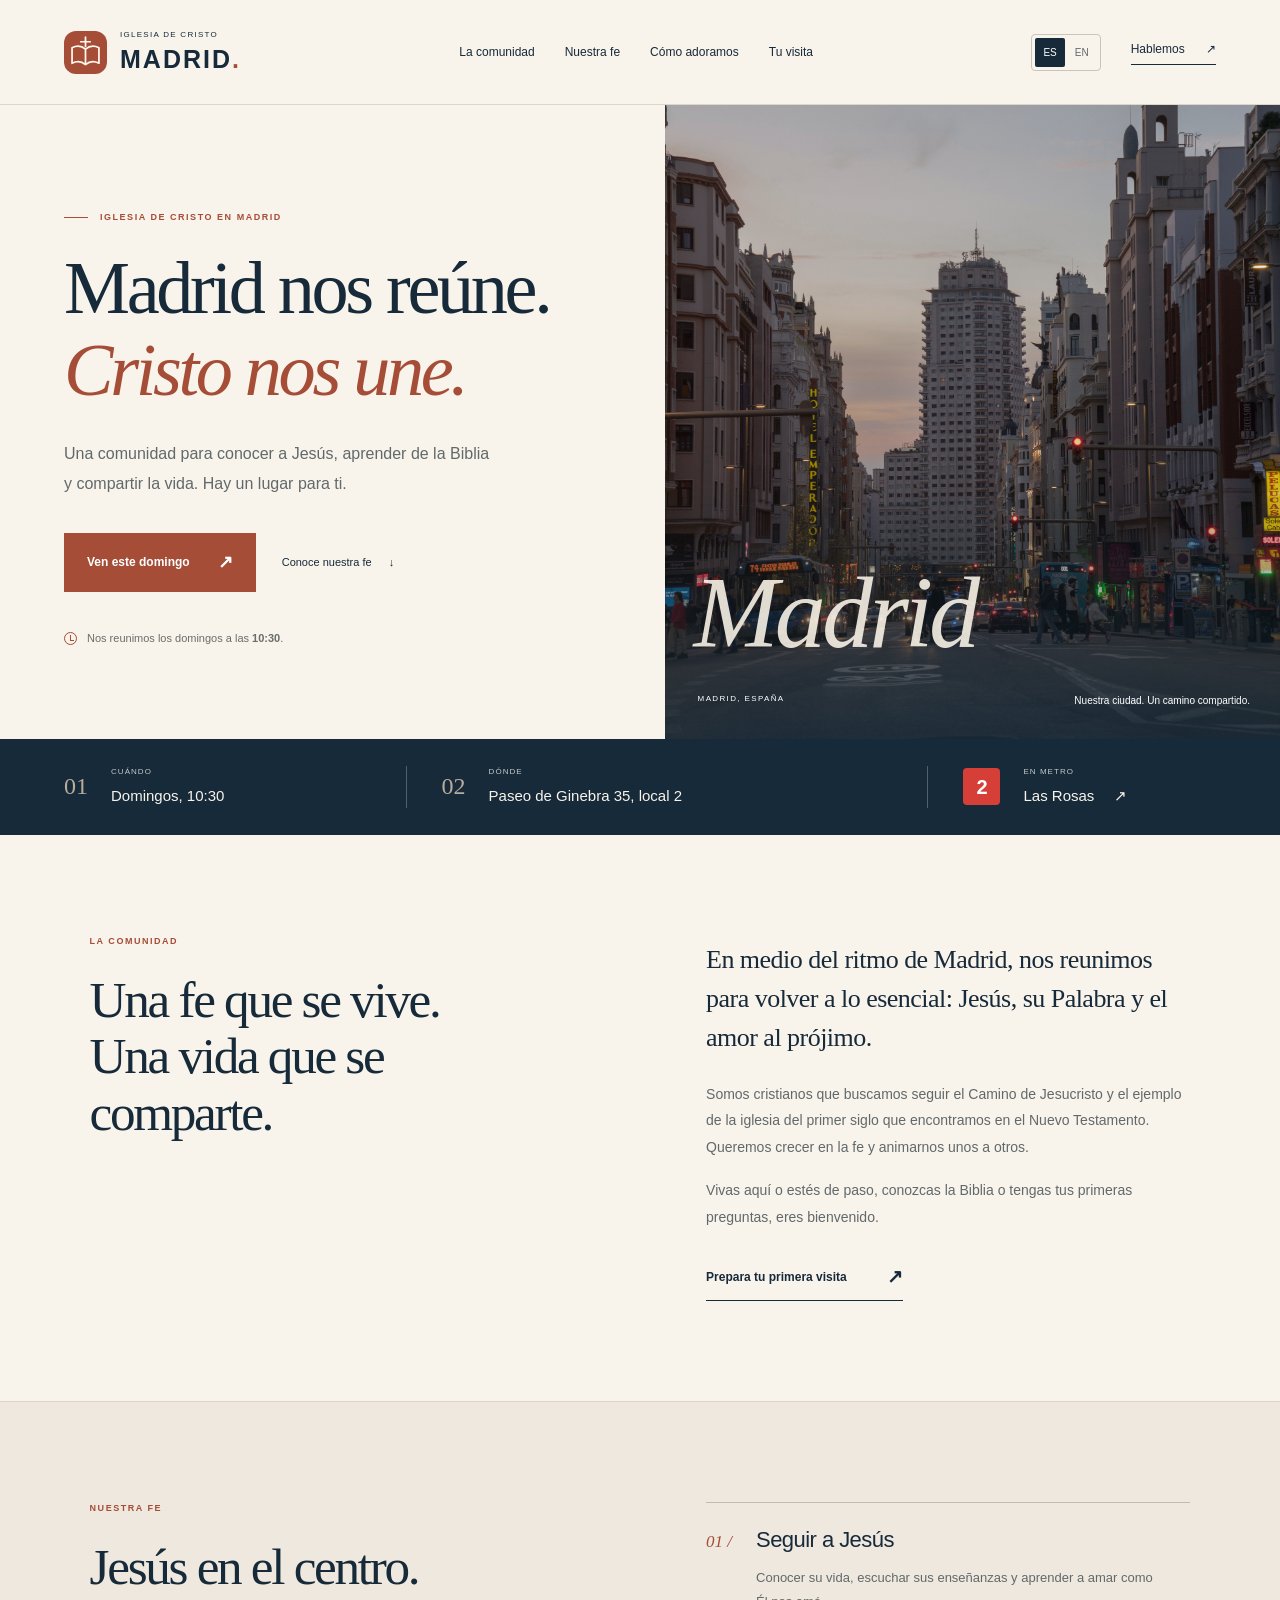
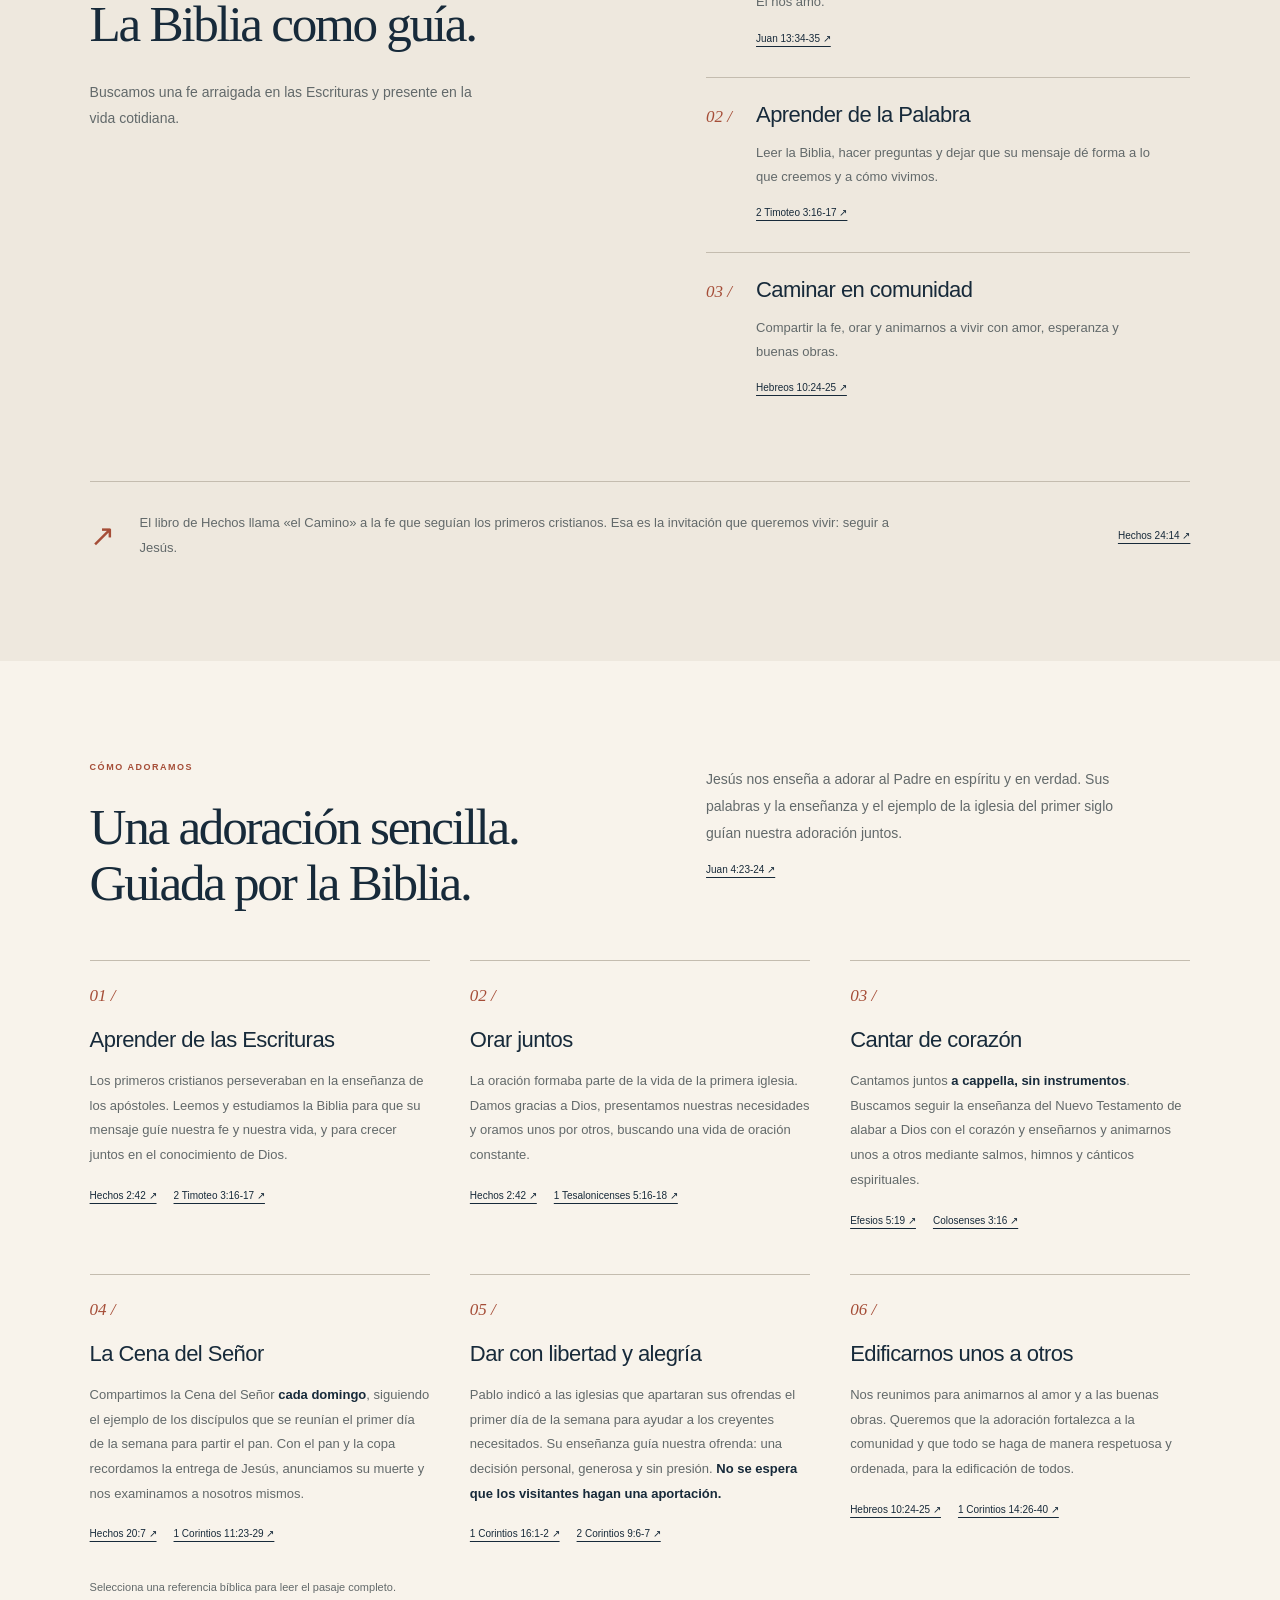
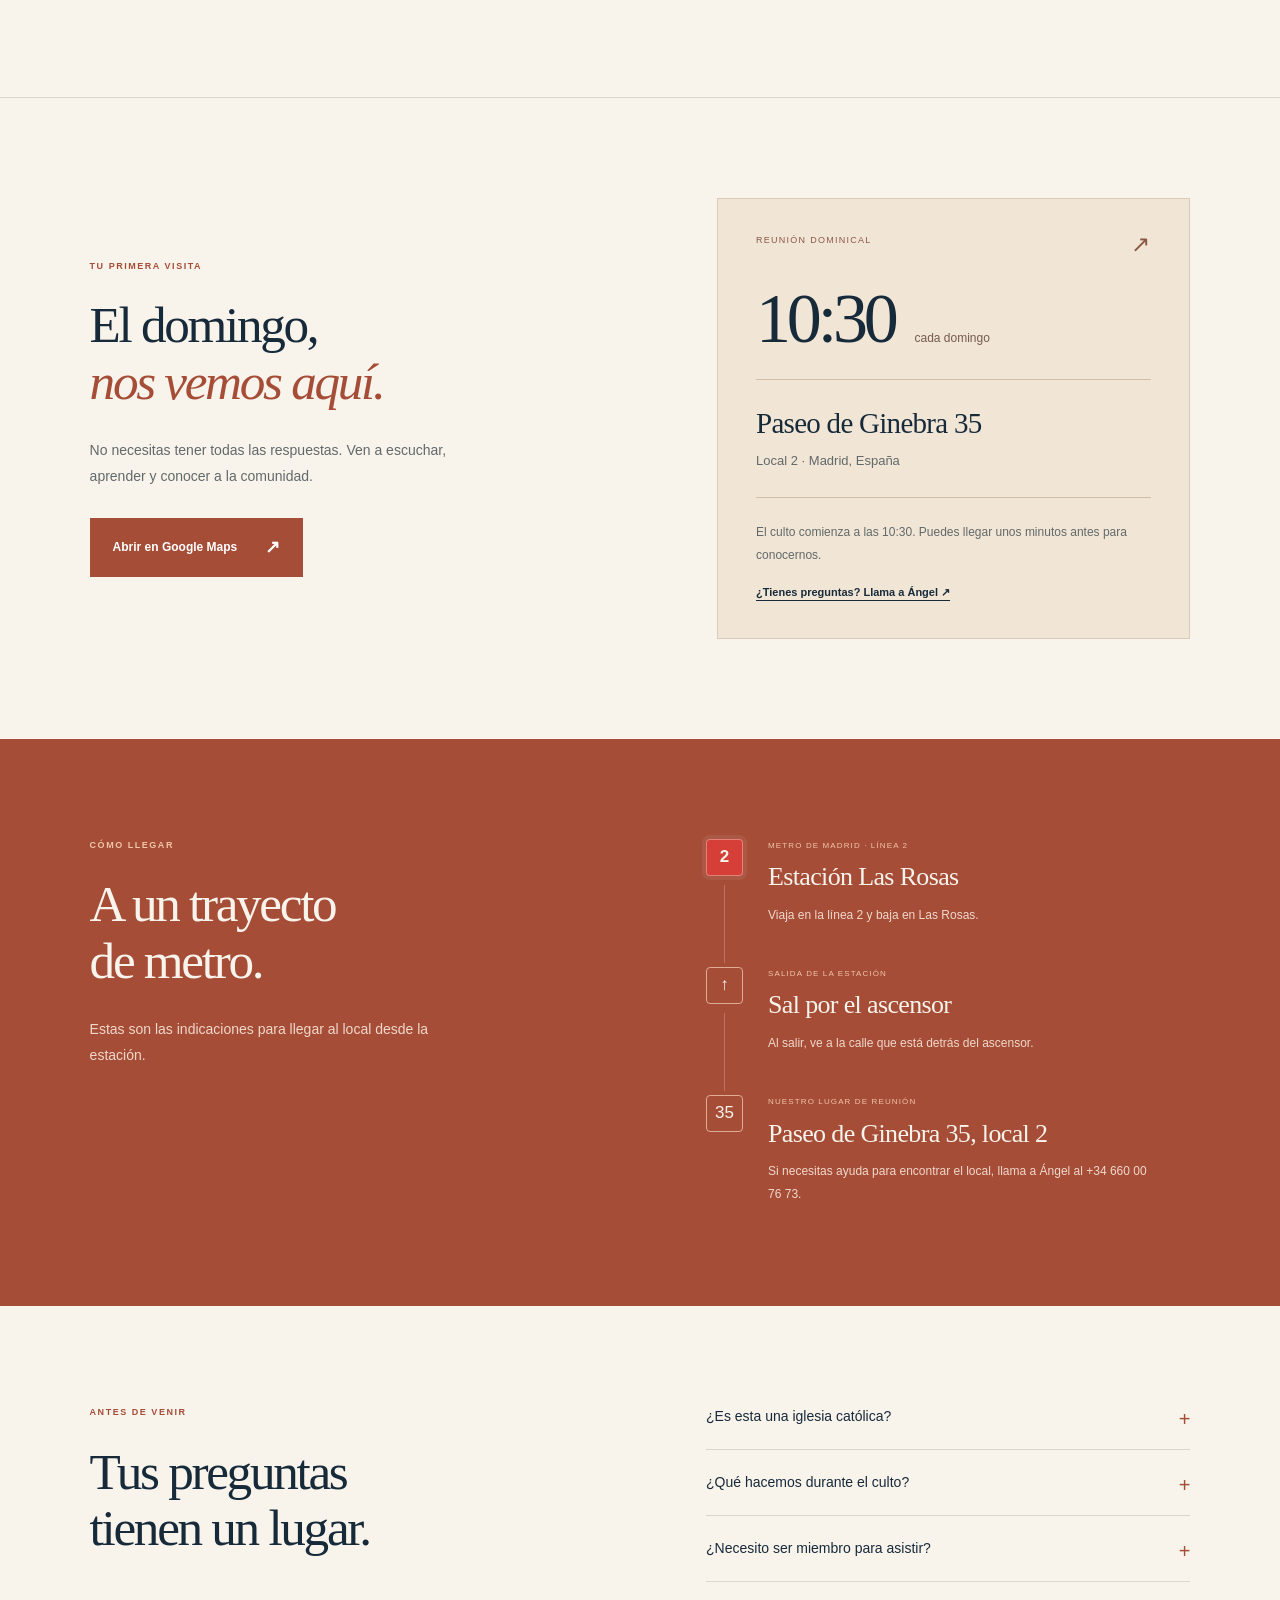
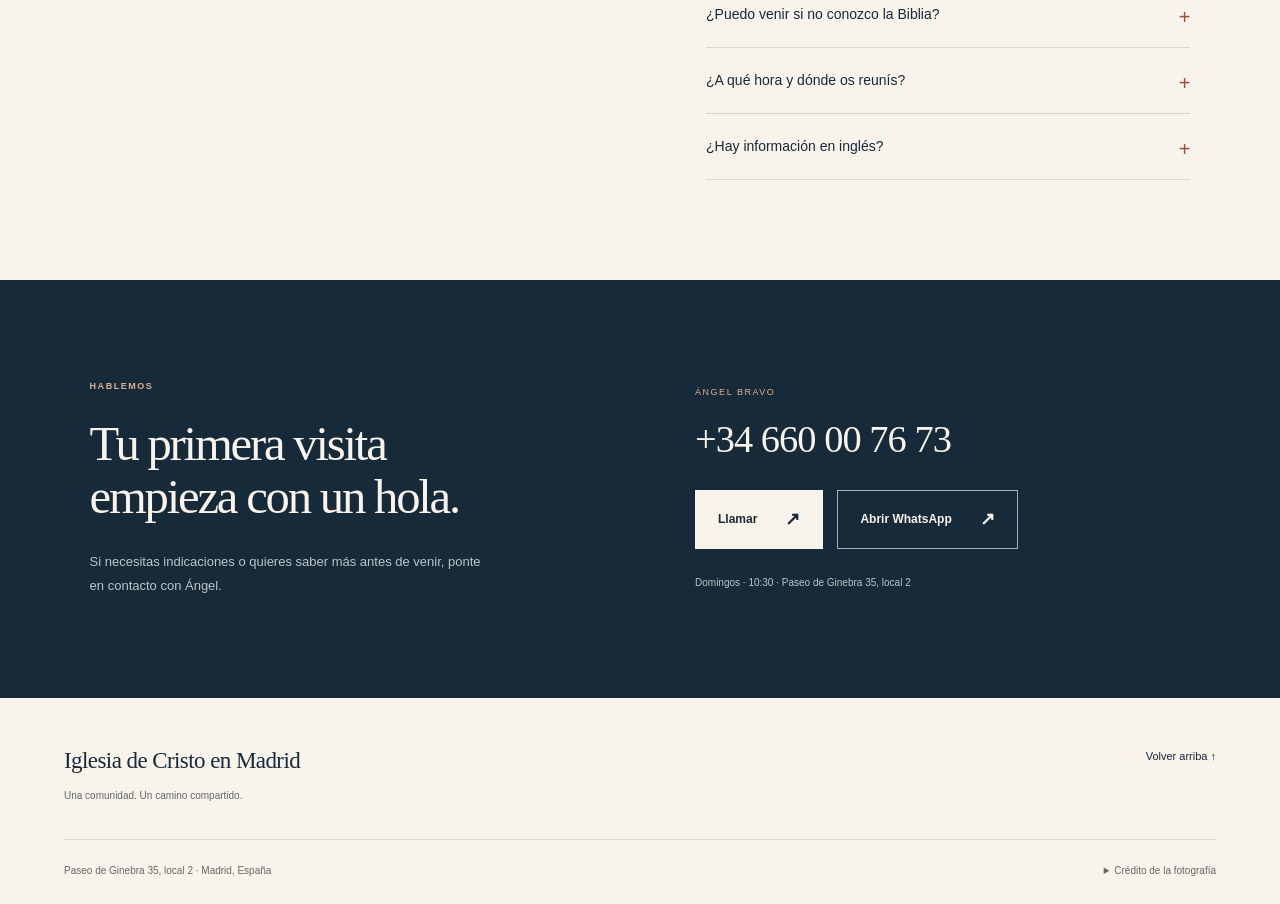
==== index.html @ dce87a1b "Publish bilingual Madrid church website" ====
<!doctype html>
<html lang="es">
<head>
  <meta charset="utf-8"><meta name="viewport" content="width=device-width, initial-scale=1">
  <title>Iglesia de Cristo en Madrid · Domingos a las 10:30</title>
  <meta name="description" content="Conoce la Iglesia de Cristo en Madrid. Nos reunimos los domingos a las 10:30 en Paseo de Ginebra 35, local 2. Metro Las Rosas, línea 2. Eres bienvenido.">
  <meta name="theme-color" content="#172a3a">
  <link rel="icon" href="assets/mark.svg" type="image/svg+xml">
  <link rel="stylesheet" href="styles.css?v=3"><script src="app.js?v=3" defer></script>
</head>
<body>
<a class="skip" href="#main" data-i18n="skip">Saltar al contenido</a>
<header class="site-header">
  <a class="brand" href="#inicio" aria-label="Iglesia de Cristo en Madrid"><img src="assets/mark.svg" width="43" height="43" alt=""><span><span class="brand-small" data-i18n="brandSmall">IGLESIA DE CRISTO</span><strong>MADRID<span class="brand-period">.</span></strong></span></a>
  <nav id="navigation" aria-label="Navegación principal"><a href="#comunidad" data-i18n="navCommunity">La comunidad</a><a href="#fe" data-i18n="navFaith">Nuestra fe</a><a href="#adoracion" data-i18n="navWorship">Cómo adoramos</a><a href="#visita" data-i18n="navVisit">Tu visita</a></nav>
  <div class="header-tools"><div class="language-switch" aria-label="Idioma / Language"><button type="button" data-lang="es" aria-pressed="true">ES</button><button type="button" data-lang="en" aria-pressed="false">EN</button></div><a class="header-contact" href="#contacto" data-i18n="navContact">Hablemos <span aria-hidden="true">↗</span></a><button class="menu-toggle" type="button" aria-expanded="false" aria-controls="navigation" aria-label="Abrir menú"><span></span><span></span></button></div>
</header>
<main id="main">
  <section class="hero" id="inicio" aria-labelledby="hero-title">
    <div class="hero-copy"><p class="eyebrow"><span class="short-line"></span><span data-i18n="heroLabel">IGLESIA DE CRISTO EN MADRID</span></p><h1 id="hero-title" data-i18n="heroTitle">Madrid nos reúne.<br><em>Cristo nos une.</em></h1><p class="hero-description" data-i18n="heroDescription">Una comunidad para conocer a Jesús, aprender de la Biblia y compartir la vida. Hay un lugar para ti.</p><div class="hero-actions"><a class="button primary" href="#visita" data-i18n="heroCta">Ven este domingo <span aria-hidden="true">↗</span></a><a class="quiet-link" href="#fe" data-i18n="heroMore">Conoce nuestra fe <span aria-hidden="true">↓</span></a></div><div class="hero-note"><span class="clock-icon" aria-hidden="true"></span><p data-i18n="heroNote">Nos reunimos los domingos a las <strong>10:30</strong>.</p></div></div>
    <figure class="hero-photo"><img src="assets/madrid-gran-via.jpg" alt="La Gran Vía de Madrid al atardecer" width="3536" height="5302" fetchpriority="high"><figcaption><span>MADRID, ESPAÑA</span><span data-i18n="photoCaption">Nuestra ciudad. Un camino compartido.</span></figcaption><span class="photo-word" aria-hidden="true">Madrid</span></figure>
  </section>
  <section class="meeting-strip" aria-label="Información de la reunión"><div><span class="strip-number">01</span><p><span class="strip-label" data-i18n="stripWhen">CUÁNDO</span><strong data-i18n="stripTime">Domingos, 10:30</strong></p></div><div><span class="strip-number">02</span><p><span class="strip-label" data-i18n="stripWhere">DÓNDE</span><strong>Paseo de Ginebra 35, local 2</strong></p></div><a href="#llegar"><span class="metro-number">2</span><p><span class="strip-label" data-i18n="stripMetro">EN METRO</span><strong>Las Rosas <span aria-hidden="true">↗</span></strong></p></a></section>
  <section class="welcome section" id="comunidad" aria-labelledby="welcome-title"><div class="section-heading"><p class="eyebrow" data-i18n="welcomeLabel">LA COMUNIDAD</p><h2 id="welcome-title" data-i18n="welcomeTitle">Una fe que se vive.<br>Una vida que se comparte.</h2></div><div class="welcome-copy"><p class="lead" data-i18n="welcomeLead">En medio del ritmo de Madrid, nos reunimos para volver a lo esencial: Jesús, su Palabra y el amor al prójimo.</p><p data-i18n="welcomeCopy">Somos cristianos que buscamos seguir el Camino de Jesucristo y el ejemplo de la iglesia del primer siglo que encontramos en el Nuevo Testamento. Queremos crecer en la fe y animarnos unos a otros.</p><p data-i18n="welcomeInvitation">Vivas aquí o estés de paso, conozcas la Biblia o tengas tus primeras preguntas, eres bienvenido.</p><a class="text-link" href="#visita" data-i18n="welcomeCta">Prepara tu primera visita <span aria-hidden="true">↗</span></a></div></section>
  <section class="faith section" id="fe" aria-labelledby="faith-title"><div class="faith-heading"><p class="eyebrow" data-i18n="faithLabel">NUESTRA FE</p><h2 id="faith-title" data-i18n="faithTitle">Jesús en el centro.<br>La Biblia como guía.</h2><p data-i18n="faithIntro">Buscamos una fe arraigada en las Escrituras y presente en la vida cotidiana.</p></div><div class="faith-list"><article><span>01 /</span><div><h3 data-i18n="faith1Title">Seguir a Jesús</h3><p data-i18n="faith1Copy">Conocer su vida, escuchar sus enseñanzas y aprender a amar como Él nos amó.</p><a class="verse-link" href="https://www.biblegateway.com/passage/?search=Juan+13%3A34-35&amp;version=RVR1960" data-verse-es="Juan+13%3A34-35" data-verse-en="John+13%3A34-35" target="_blank" rel="noopener noreferrer" data-i18n="faith1Verse">Juan 13:34-35 ↗</a></div></article><article><span>02 /</span><div><h3 data-i18n="faith2Title">Aprender de la Palabra</h3><p data-i18n="faith2Copy">Leer la Biblia, hacer preguntas y dejar que su mensaje dé forma a lo que creemos y a cómo vivimos.</p><a class="verse-link" href="https://www.biblegateway.com/passage/?search=2+Timoteo+3%3A16-17&amp;version=RVR1960" data-verse-es="2+Timoteo+3%3A16-17" data-verse-en="2+Timothy+3%3A16-17" target="_blank" rel="noopener noreferrer" data-i18n="faith2Verse">2 Timoteo 3:16-17 ↗</a></div></article><article><span>03 /</span><div><h3 data-i18n="faith3Title">Caminar en comunidad</h3><p data-i18n="faith3Copy">Compartir la fe, orar y animarnos a vivir con amor, esperanza y buenas obras.</p><a class="verse-link" href="https://www.biblegateway.com/passage/?search=Hebreos+10%3A24-25&amp;version=RVR1960" data-verse-es="Hebreos+10%3A24-25" data-verse-en="Hebrews+10%3A24-25" target="_blank" rel="noopener noreferrer" data-i18n="faith3Verse">Hebreos 10:24-25 ↗</a></div></article></div><div class="way-note"><span class="way-mark" aria-hidden="true">↗</span><p data-i18n="wayCopy">El libro de Hechos llama «el Camino» a la fe que seguían los primeros cristianos. Esa es la invitación que queremos vivir: seguir a Jesús.</p><a class="verse-link" href="https://www.biblegateway.com/passage/?search=Hechos+24%3A14&amp;version=RVR1960" data-verse-es="Hechos+24%3A14" data-verse-en="Acts+24%3A14" target="_blank" rel="noopener noreferrer" data-i18n="wayVerse">Hechos 24:14 ↗</a></div></section>
  <section class="worship section" id="adoracion" aria-labelledby="worship-title">
    <div class="worship-heading"><div><p class="eyebrow" data-i18n="worshipLabel">CÓMO ADORAMOS</p><h2 id="worship-title" data-i18n="worshipTitle">Una adoración sencilla.<br>Guiada por la Biblia.</h2></div><div><p data-i18n="worshipIntro">Jesús nos enseña a adorar al Padre en espíritu y en verdad. Sus palabras y la enseñanza y el ejemplo de la iglesia del primer siglo guían nuestra adoración juntos.</p><a class="verse-link" href="https://www.biblegateway.com/passage/?search=Juan+4%3A23-24&amp;version=RVR1960" data-verse-es="Juan+4%3A23-24" data-verse-en="John+4%3A23-24" target="_blank" rel="noopener noreferrer" data-i18n="worshipIntroVerse">Juan 4:23-24 ↗</a></div></div>
    <div class="worship-grid">
      <article><span class="worship-number">01 /</span><h3 data-i18n="worshipTeachingTitle">Aprender de las Escrituras</h3><p data-i18n="worshipTeachingCopy">Los primeros cristianos perseveraban en la enseñanza de los apóstoles. Leemos y estudiamos la Biblia para que su mensaje guíe nuestra fe y nuestra vida, y para crecer juntos en el conocimiento de Dios.</p><div class="worship-references"><a class="verse-link" href="https://www.biblegateway.com/passage/?search=Hechos+2%3A42&amp;version=RVR1960" data-verse-es="Hechos+2%3A42" data-verse-en="Acts+2%3A42" target="_blank" rel="noopener noreferrer" data-i18n="worshipTeachingVerse1">Hechos 2:42 ↗</a><a class="verse-link" href="https://www.biblegateway.com/passage/?search=2+Timoteo+3%3A16-17&amp;version=RVR1960" data-verse-es="2+Timoteo+3%3A16-17" data-verse-en="2+Timothy+3%3A16-17" target="_blank" rel="noopener noreferrer" data-i18n="worshipTeachingVerse2">2 Timoteo 3:16-17 ↗</a></div></article>
      <article><span class="worship-number">02 /</span><h3 data-i18n="worshipPrayerTitle">Orar juntos</h3><p data-i18n="worshipPrayerCopy">La oración formaba parte de la vida de la primera iglesia. Damos gracias a Dios, presentamos nuestras necesidades y oramos unos por otros, buscando una vida de oración constante.</p><div class="worship-references"><a class="verse-link" href="https://www.biblegateway.com/passage/?search=Hechos+2%3A42&amp;version=RVR1960" data-verse-es="Hechos+2%3A42" data-verse-en="Acts+2%3A42" target="_blank" rel="noopener noreferrer" data-i18n="worshipPrayerVerse1">Hechos 2:42 ↗</a><a class="verse-link" href="https://www.biblegateway.com/passage/?search=1+Tesalonicenses+5%3A16-18&amp;version=RVR1960" data-verse-es="1+Tesalonicenses+5%3A16-18" data-verse-en="1+Thessalonians+5%3A16-18" target="_blank" rel="noopener noreferrer" data-i18n="worshipPrayerVerse2">1 Tesalonicenses 5:16-18 ↗</a></div></article>
      <article><span class="worship-number">03 /</span><h3 data-i18n="worshipSingingTitle">Cantar de corazón</h3><p data-i18n="worshipSingingCopy">Cantamos juntos <strong>a cappella, sin instrumentos</strong>. Buscamos seguir la enseñanza del Nuevo Testamento de alabar a Dios con el corazón y enseñarnos y animarnos unos a otros mediante salmos, himnos y cánticos espirituales.</p><div class="worship-references"><a class="verse-link" href="https://www.biblegateway.com/passage/?search=Efesios+5%3A19&amp;version=RVR1960" data-verse-es="Efesios+5%3A19" data-verse-en="Ephesians+5%3A19" target="_blank" rel="noopener noreferrer" data-i18n="worshipSingingVerse1">Efesios 5:19 ↗</a><a class="verse-link" href="https://www.biblegateway.com/passage/?search=Colosenses+3%3A16&amp;version=RVR1960" data-verse-es="Colosenses+3%3A16" data-verse-en="Colossians+3%3A16" target="_blank" rel="noopener noreferrer" data-i18n="worshipSingingVerse2">Colosenses 3:16 ↗</a></div></article>
      <article><span class="worship-number">04 /</span><h3 data-i18n="worshipSupperTitle">La Cena del Señor</h3><p data-i18n="worshipSupperCopy">Compartimos la Cena del Señor <strong>cada domingo</strong>, siguiendo el ejemplo de los discípulos que se reunían el primer día de la semana para partir el pan. Con el pan y la copa recordamos la entrega de Jesús, anunciamos su muerte y nos examinamos a nosotros mismos.</p><div class="worship-references"><a class="verse-link" href="https://www.biblegateway.com/passage/?search=Hechos+20%3A7&amp;version=RVR1960" data-verse-es="Hechos+20%3A7" data-verse-en="Acts+20%3A7" target="_blank" rel="noopener noreferrer" data-i18n="worshipSupperVerse1">Hechos 20:7 ↗</a><a class="verse-link" href="https://www.biblegateway.com/passage/?search=1+Corintios+11%3A23-29&amp;version=RVR1960" data-verse-es="1+Corintios+11%3A23-29" data-verse-en="1+Corinthians+11%3A23-29" target="_blank" rel="noopener noreferrer" data-i18n="worshipSupperVerse2">1 Corintios 11:23-29 ↗</a></div></article>
      <article><span class="worship-number">05 /</span><h3 data-i18n="worshipGivingTitle">Dar con libertad y alegría</h3><p data-i18n="worshipGivingCopy">Pablo indicó a las iglesias que apartaran sus ofrendas el primer día de la semana para ayudar a los creyentes necesitados. Su enseñanza guía nuestra ofrenda: una decisión personal, generosa y sin presión. <strong>No se espera que los visitantes hagan una aportación.</strong></p><div class="worship-references"><a class="verse-link" href="https://www.biblegateway.com/passage/?search=1+Corintios+16%3A1-2&amp;version=RVR1960" data-verse-es="1+Corintios+16%3A1-2" data-verse-en="1+Corinthians+16%3A1-2" target="_blank" rel="noopener noreferrer" data-i18n="worshipGivingVerse1">1 Corintios 16:1-2 ↗</a><a class="verse-link" href="https://www.biblegateway.com/passage/?search=2+Corintios+9%3A6-7&amp;version=RVR1960" data-verse-es="2+Corintios+9%3A6-7" data-verse-en="2+Corinthians+9%3A6-7" target="_blank" rel="noopener noreferrer" data-i18n="worshipGivingVerse2">2 Corintios 9:6-7 ↗</a></div></article>
      <article><span class="worship-number">06 /</span><h3 data-i18n="worshipEncouragementTitle">Edificarnos unos a otros</h3><p data-i18n="worshipEncouragementCopy">Nos reunimos para animarnos al amor y a las buenas obras. Queremos que la adoración fortalezca a la comunidad y que todo se haga de manera respetuosa y ordenada, para la edificación de todos.</p><div class="worship-references"><a class="verse-link" href="https://www.biblegateway.com/passage/?search=Hebreos+10%3A24-25&amp;version=RVR1960" data-verse-es="Hebreos+10%3A24-25" data-verse-en="Hebrews+10%3A24-25" target="_blank" rel="noopener noreferrer" data-i18n="worshipEncouragementVerse1">Hebreos 10:24-25 ↗</a><a class="verse-link" href="https://www.biblegateway.com/passage/?search=1+Corintios+14%3A26-40&amp;version=RVR1960" data-verse-es="1+Corintios+14%3A26-40" data-verse-en="1+Corinthians+14%3A26-40" target="_blank" rel="noopener noreferrer" data-i18n="worshipEncouragementVerse2">1 Corintios 14:26-40 ↗</a></div></article>
    </div><p class="worship-read" data-i18n="worshipRead">Selecciona una referencia bíblica para leer el pasaje completo.</p>
  </section>
  <section class="visit section" id="visita" aria-labelledby="visit-title"><div class="visit-heading"><p class="eyebrow" data-i18n="visitLabel">TU PRIMERA VISITA</p><h2 id="visit-title" data-i18n="visitTitle">El domingo,<br><em>nos vemos aquí.</em></h2><p data-i18n="visitIntro">No necesitas tener todas las respuestas. Ven a escuchar, aprender y conocer a la comunidad.</p><a class="button primary" href="https://www.google.com/maps/search/?api=1&amp;query=Paseo+de+Ginebra+35%2C+local+2%2C+Madrid%2C+Spain" target="_blank" rel="noopener noreferrer" data-i18n="visitMaps">Abrir en Google Maps <span aria-hidden="true">↗</span></a></div><div class="visit-card"><div class="card-topline"><span data-i18n="visitCardLabel">REUNIÓN DOMINICAL</span><span aria-hidden="true">↗</span></div><div class="meeting-time"><span>10:30</span><span data-i18n="visitSunday">cada domingo</span></div><div class="visit-location"><h3>Paseo de Ginebra 35</h3><p data-i18n="visitAddress">Local 2 · Madrid, España</p></div><div class="visit-card-footer"><p data-i18n="visitEarly">El culto comienza a las 10:30. Puedes llegar unos minutos antes para conocernos.</p><a href="tel:+34660007673" data-i18n="visitCall">¿Tienes preguntas? Llama a Ángel ↗</a></div></div></section>
  <section class="directions section" id="llegar" aria-labelledby="directions-title"><div class="directions-heading"><p class="eyebrow" data-i18n="directionsLabel">CÓMO LLEGAR</p><h2 id="directions-title" data-i18n="directionsTitle">A un trayecto<br>de metro.</h2><p data-i18n="directionsIntro">Estas son las indicaciones para llegar al local desde la estación.</p></div><ol class="route"><li><span class="route-marker metro-number">2</span><div><p class="route-step" data-i18n="route1Label">METRO DE MADRID · LÍNEA 2</p><h3 data-i18n="route1Title">Estación Las Rosas</h3><p data-i18n="route1Copy">Viaja en la línea 2 y baja en Las Rosas.</p></div></li><li><span class="route-marker" aria-hidden="true">↑</span><div><p class="route-step" data-i18n="route2Label">SALIDA DE LA ESTACIÓN</p><h3 data-i18n="route2Title">Sal por el ascensor</h3><p data-i18n="route2Copy">Al salir, ve a la calle que está detrás del ascensor.</p></div></li><li><span class="route-marker" aria-hidden="true">35</span><div><p class="route-step" data-i18n="route3Label">NUESTRO LUGAR DE REUNIÓN</p><h3>Paseo de Ginebra 35, local 2</h3><p data-i18n="route3Copy">Si necesitas ayuda para encontrar el local, llama a Ángel al +34 660 00 76 73.</p></div></li></ol></section>
  <section class="questions section" aria-labelledby="questions-title"><div><p class="eyebrow" data-i18n="questionsLabel">ANTES DE VENIR</p><h2 id="questions-title" data-i18n="questionsTitle">Tus preguntas<br>tienen un lugar.</h2></div><div class="faq-list"><details><summary data-i18n="qCatholic">¿Es esta una iglesia católica?</summary><p data-i18n="aCatholic">No. Somos una Iglesia de Cristo: una comunidad de cristianos que busca seguir el Camino de Jesucristo y las enseñanzas y la práctica de la iglesia del primer siglo, tal como se recogen en el Nuevo Testamento. La Biblia es nuestra guía. Respetamos a nuestros vecinos de otras tradiciones.</p></details><details><summary data-i18n="qWorship">¿Qué hacemos durante el culto?</summary><p data-i18n="aWorship">Cantamos a cappella, oramos, aprendemos de las Escrituras, compartimos la Cena del Señor y damos voluntariamente. Consulta <a href="#adoracion">cómo adoramos y los pasajes que nos guían ↗</a>.</p></details><details><summary data-i18n="q1">¿Necesito ser miembro para asistir?</summary><p data-i18n="a1">No. Puedes venir a conocer a la comunidad y aprender con nosotros, aunque sea tu primera visita a una iglesia.</p></details><details><summary data-i18n="q2">¿Puedo venir si no conozco la Biblia?</summary><p data-i18n="a2">Sí. Ven con tus preguntas y con ganas de escuchar. No hace falta tener conocimientos previos.</p></details><details><summary data-i18n="q3">¿A qué hora y dónde os reunís?</summary><p data-i18n="a3">El culto comienza los domingos a las 10:30, hora de Madrid, en Paseo de Ginebra 35, local 2. La parada de metro es Las Rosas, línea 2.</p></details><details><summary data-i18n="q4">¿Hay información en inglés?</summary><p data-i18n="a4">Sí. Usa el selector ES / EN para leer esta web en inglés. Para consultar el idioma de las reuniones o la posibilidad de interpretación, ponte en contacto con Ángel.</p></details></div></section>
  <section class="contact section" id="contacto" aria-labelledby="contact-title"><div><p class="eyebrow" data-i18n="contactLabel">HABLEMOS</p><h2 id="contact-title" data-i18n="contactTitle">Tu primera visita<br>empieza con un hola.</h2><p data-i18n="contactCopy">Si necesitas indicaciones o quieres saber más antes de venir, ponte en contacto con Ángel.</p></div><div class="contact-actions"><span class="contact-name">ÁNGEL BRAVO</span><a class="phone" href="tel:+34660007673">+34 660 00 76 73</a><div class="contact-buttons"><a class="button light" href="tel:+34660007673" data-i18n="contactCall">Llamar <span aria-hidden="true">↗</span></a><a class="button outline" href="https://wa.me/34660007673" target="_blank" rel="noopener noreferrer" data-i18n="contactWhatsapp">Abrir WhatsApp <span aria-hidden="true">↗</span></a></div><p data-i18n="contactTime">Domingos · 10:30 · Paseo de Ginebra 35, local 2</p></div></section>
</main>
<footer><a class="footer-brand" href="#inicio" data-i18n="footerBrand">Iglesia de Cristo en Madrid<span>Una comunidad. Un camino compartido.</span></a><a class="footer-top" href="#inicio" data-i18n="footerTop">Volver arriba ↑</a><div class="footer-bottom"><p data-i18n="footerAddress">Paseo de Ginebra 35, local 2 · Madrid, España</p><details class="photo-credit"><summary data-i18n="photoCreditTitle">Crédito de la fotografía</summary><p><a href="https://commons.wikimedia.org/wiki/File:Gran_Via-atardecer.jpg" target="_blank" rel="noopener noreferrer">“Gran Via-atardecer” · Nemo</a> · <a href="https://creativecommons.org/licenses/by-sa/4.0/" target="_blank" rel="noopener noreferrer">CC BY-SA 4.0</a>. <span data-i18n="photoCreditCopy">Fotografía de la ciudad, no de nuestro local. Original sin cambios; presentación con recorte adaptable y superposición de color, compartida bajo la misma licencia.</span></p></details></div></footer>
</body></html>
---- styles.css ----
:root{--paper:#f8f3eb;--ink:#172a3a;--clay:#a54d37;--muted:#62696a;--line:#dcd6ca;--sand:#eae1d4;--serif:Georgia,'Times New Roman',serif;--sans:Arial,Helvetica,sans-serif}*{box-sizing:border-box}html{scroll-behavior:smooth;scroll-padding-top:28px}body{margin:0;background:var(--paper);color:var(--ink);font-family:var(--sans);font-size:16px;line-height:1.7}h1,h2,h3,p,figure{margin:0}h1,h2{font-family:var(--serif);font-weight:400;letter-spacing:-.045em;line-height:1.1}h1 em,h2 em{font-weight:400;color:var(--clay)}h2{font-size:clamp(36px,4vw,62px)}h3{font-size:22px;line-height:1.3;font-weight:500;letter-spacing:-.025em}p{color:var(--muted)}a{color:inherit;text-decoration:none}button{font:inherit}img{display:block;max-width:100%}a,button,summary{-webkit-tap-highlight-color:transparent}a:focus-visible,button:focus-visible,summary:focus-visible{outline:3px solid var(--clay);outline-offset:5px}.skip{position:absolute;top:-100px;left:15px;padding:14px;background:var(--paper);z-index:30}.skip:focus{top:10px}.site-header{height:104px;display:flex;align-items:center;justify-content:space-between;gap:30px;padding:0 5vw}.brand{display:flex;align-items:center;gap:13px}.brand>span{display:block;line-height:1.1}.brand-small{display:block;font-size:8px;letter-spacing:.16em;margin-bottom:6px}.brand strong{font-size:25px;font-weight:600;letter-spacing:.08em}.brand-period{color:var(--clay)}nav{display:flex;align-items:center;gap:30px;font-size:12px}nav a:hover,.quiet-link:hover,.verse-link:hover{text-decoration:underline;text-underline-offset:5px}.header-tools{display:flex;gap:30px;align-items:center}.language-switch{display:flex;border:1px solid #c8c5bc;border-radius:4px;padding:3px;gap:2px}.language-switch button{background:none;border:0;cursor:pointer;color:var(--muted);font-size:10px;padding:6px 8px;border-radius:2px}.language-switch button[aria-pressed=true]{background:var(--ink);color:white}.header-contact{font-size:12px;border-bottom:1px solid var(--ink);padding-bottom:5px}.header-contact span{margin-left:18px}.menu-toggle{display:none}.hero{display:grid;grid-template-columns:1.08fr 1fr;min-height:635px;border-top:1px solid var(--line)}.hero-copy{padding:86px 5vw 72px;align-self:center}.eyebrow{font-size:9px;letter-spacing:.17em;font-weight:600;color:var(--clay);line-height:1.5;margin-bottom:24px}.hero .eyebrow{display:flex;align-items:center;gap:12px}.short-line{height:1px;width:24px;background:var(--clay)}.hero h1{font-size:clamp(49px,5.8vw,91px);margin-bottom:28px}.hero h1 em{display:inline-block}.hero-description{max-width:430px;font-size:16px;line-height:1.85}.hero-actions{display:flex;align-items:center;gap:26px;margin-top:34px}.button{padding:16px 22px;display:inline-flex;justify-content:space-between;align-items:center;gap:28px;font-size:12px;font-weight:600;border:1px solid transparent;line-height:1.4;transition:background .18s,transform .18s}.button:hover{transform:translateY(-2px)}.button span{font-size:18px}.primary{background:var(--clay);color:white}.primary:hover{background:#873d2c}.quiet-link{font-size:11px;white-space:nowrap}.quiet-link span{margin-left:14px}.hero-note{display:flex;align-items:center;gap:10px;margin-top:37px;font-size:11px}.hero-note p{color:#6b6d69}.clock-icon{width:13px;height:13px;position:relative;border:1px solid var(--clay);border-radius:50%;flex-shrink:0}.clock-icon:after{content:'';position:absolute;top:2px;left:5px;width:3px;height:5px;border-left:1px solid var(--clay);border-bottom:1px solid var(--clay)}.hero-photo{position:relative;min-width:0;overflow:hidden;background:#785c50}.hero-photo:after{content:'';position:absolute;inset:0;background:linear-gradient(0deg,#142938bd,transparent 40%),linear-gradient(90deg,#79402f20,#172a3a10);pointer-events:none}.hero-photo img{width:100%;height:100%;position:absolute;inset:0;object-fit:cover;object-position:61% 70%}.hero-photo figcaption{position:absolute;left:33px;right:30px;bottom:30px;z-index:2;color:white;display:flex;justify-content:space-between;gap:20px;font-size:10px;line-height:1.6}.hero-photo figcaption>span:first-child{font-size:8px;letter-spacing:.17em}.photo-word{position:absolute;bottom:75px;left:29px;font-family:var(--serif);font-style:italic;font-size:clamp(65px,8vw,128px);line-height:1;color:#fff8ebde;z-index:1;letter-spacing:-.04em}.meeting-strip{background:var(--ink);color:var(--paper);display:grid;grid-template-columns:.85fr 1.35fr .8fr;padding:27px 5vw;gap:35px}.meeting-strip>div,.meeting-strip>a{display:flex;align-items:center;gap:23px;min-width:0}.meeting-strip>div+div,.meeting-strip>a{border-left:1px solid #53606a;padding-left:35px}.strip-number{font-family:var(--serif);font-size:24px;color:#b9ac9c}.meeting-strip p{color:var(--paper);line-height:1.4}.strip-label{display:block;font-size:8px;letter-spacing:.13em;margin-bottom:8px;color:#c4c9c8}.meeting-strip strong{font-size:15px;font-weight:400}.meeting-strip strong span{margin-left:15px}.metro-number{background:#d63f38;color:white;font-size:20px;font-weight:600;display:inline-flex;justify-content:center;align-items:center;height:37px;width:37px;flex-shrink:0;border-radius:4px}.section{padding:100px 7vw}.welcome{display:grid;grid-template-columns:1fr 1fr;gap:12%}.section-heading{max-width:520px}.welcome-copy{padding-top:5px}.lead{font-family:var(--serif);font-size:26px;line-height:1.5;letter-spacing:-.02em;color:var(--ink);margin-bottom:24px}.welcome-copy>p:not(.lead){font-size:14px;line-height:1.9;margin-bottom:17px}.text-link{display:inline-flex;align-items:center;justify-content:space-between;gap:40px;border-bottom:1px solid currentColor;font-size:12px;font-weight:600;padding-bottom:7px;margin-top:13px}.text-link span{font-size:19px}.faith{display:grid;grid-template-columns:1fr 1fr;gap:55px 12%;background:#eee8de;border-top:1px solid var(--line)}.faith-heading>p:last-child{font-size:14px;max-width:400px;margin-top:28px;line-height:1.85}.faith-list article{display:flex;gap:24px;border-top:1px solid #c4bcaf;padding:23px 0 27px}.faith-list article>span{font-family:var(--serif);font-style:italic;font-size:17px;color:var(--clay);white-space:nowrap;margin-top:2px}.faith-list h3{margin-bottom:12px}.faith-list p{font-size:13px;line-height:1.85;max-width:400px}.verse-link{font-size:10px;text-decoration:underline;text-underline-offset:4px;display:inline-block;margin-top:15px}.way-note{grid-column:1/-1;border-top:1px solid #c4bcaf;padding-top:28px;display:flex;align-items:center;gap:25px}.way-mark{font-size:30px;color:var(--clay)}.way-note>p{font-size:13px;line-height:1.9;max-width:780px}.way-note .verse-link{margin:0 0 0 auto;white-space:nowrap}.visit{display:grid;grid-template-columns:1fr 1fr;gap:14%;align-items:center}.visit-heading p:not(.eyebrow){max-width:380px;font-size:14px;margin:28px 0 28px;line-height:1.85}.visit-card{background:#f1e5d5;border:1px solid #dacbb9;padding:34px 38px;position:relative}.card-topline{display:flex;justify-content:space-between;gap:20px;font-size:9px;letter-spacing:.14em;color:#8b5845}.card-topline>span:last-child{font-size:23px;line-height:1}.meeting-time{padding:28px 0 25px;border-bottom:1px solid #d0bda6;display:flex;align-items:baseline;gap:20px}.meeting-time>span:first-child{font-family:var(--serif);font-size:70px;line-height:1;letter-spacing:-.06em}.meeting-time>span:last-child{font-size:12px;color:#755b4d}.visit-location{padding:25px 0 25px}.visit-location h3{font-family:var(--serif);font-size:29px}.visit-location p{font-size:13px;margin-top:7px}.visit-card-footer{border-top:1px solid #d0bda6;padding-top:23px}.visit-card-footer>p{font-size:12px;line-height:1.9}.visit-card-footer>a{font-size:11px;font-weight:600;display:inline-block;margin-top:16px;text-decoration:underline;text-underline-offset:4px}.directions{background:#a54d37;color:var(--paper);display:grid;grid-template-columns:1fr 1fr;gap:12%}.directions .eyebrow{color:#f0c4a6}.directions-heading>p:last-child{color:#f1d8cb;font-size:14px;line-height:1.85;max-width:340px;margin-top:28px}.route{list-style:none;padding:0;margin:0}.route li{display:flex;gap:25px;position:relative;padding-bottom:40px}.route li:last-child{padding-bottom:0}.route li:not(:last-child):before{content:'';position:absolute;top:46px;bottom:4px;left:18px;width:1px;background:#e1ac9466}.route-marker{display:flex;align-items:center;justify-content:center;flex-shrink:0;width:37px;height:37px;border:1px solid #e0ad92;border-radius:4px;font-size:17px;color:var(--paper)}.route-marker.metro-number{border-color:#fff5;box-shadow:0 0 0 4px #fff1}.route-step{font-size:8px;letter-spacing:.14em;color:#f0c4a6;margin-bottom:8px}.route h3{font-family:var(--serif);font-size:26px}.route li>div>p:last-child{font-size:12px;color:#f1d8cb;margin-top:10px;max-width:390px;line-height:1.9}.questions{display:grid;grid-template-columns:1fr 1fr;gap:12%}.faq-list details{border-bottom:1px solid var(--line);padding:22px 0}.faq-list details:first-child{padding-top:0}.faq-list summary{font-size:14px;line-height:1.5;cursor:pointer;list-style:none;position:relative;padding-right:26px}.faq-list summary::-webkit-details-marker{display:none}.faq-list summary:after{content:'+';position:absolute;right:0;top:-2px;font-size:20px;color:var(--clay)}.faq-list details[open] summary:after{content:'−'}.faq-list details p{font-size:13px;line-height:1.9;margin-top:17px;padding-right:22px}.contact{background:var(--ink);color:var(--paper);display:grid;grid-template-columns:1fr 1fr;gap:10%;align-items:center}.contact .eyebrow{color:#ddaf91}.contact h2{font-size:clamp(38px,3.8vw,58px)}.contact>div>p:last-child{font-size:13px;color:#bdc5c6;line-height:1.85;max-width:400px;margin-top:25px}.contact-name{font-size:9px;letter-spacing:.17em;color:#ddaf91;display:block;margin-bottom:15px}.phone{font-family:var(--serif);font-size:clamp(27px,3vw,43px);letter-spacing:-.025em;white-space:nowrap;display:block;line-height:1.3}.contact-buttons{display:flex;gap:14px;margin-top:25px}.button.light{background:var(--paper);color:var(--ink)}.button.outline{border-color:#a7b3b7;color:var(--paper)}.button.outline:hover{background:#ffffff12}.contact-actions>p:last-child{font-size:10px!important}footer{padding:43px 5vw 25px;display:grid;grid-template-columns:1fr auto;gap:35px}.footer-brand{font-family:var(--serif);font-size:23px;letter-spacing:-.025em}.footer-brand span{display:block;font-family:var(--sans);font-size:10px;letter-spacing:0;color:var(--muted);margin-top:7px}.footer-top{font-size:11px;align-self:start;margin-top:6px}.footer-bottom{grid-column:1/-1;display:flex;align-items:flex-start;justify-content:space-between;gap:30px;border-top:1px solid var(--line);padding-top:22px;font-size:10px}.photo-credit{max-width:450px;text-align:right}.photo-credit summary{cursor:pointer;color:var(--muted)}.photo-credit p{font-size:10px;line-height:1.8;margin-top:12px}.photo-credit a{text-decoration:underline;text-underline-offset:3px}
@media(min-width:1600px){.site-header,.hero-copy,.meeting-strip,footer{padding-left:max(5vw,calc((100vw - 1450px)/2));padding-right:max(5vw,calc((100vw - 1450px)/2))}.hero-copy{padding-right:5vw}.section{padding-left:max(7vw,calc((100vw - 1360px)/2));padding-right:max(7vw,calc((100vw - 1360px)/2))}}
@media(max-width:1100px){.site-header{height:90px;gap:15px}.header-tools{gap:20px}.header-contact{display:none}nav{gap:20px}.hero-copy{padding:66px 5vw 60px}.hero{min-height:600px}.hero h1{font-size:clamp(47px,6vw,70px)}.hero-actions{align-items:flex-start;flex-direction:column;gap:21px}.hero-photo figcaption{display:block}.hero-photo figcaption>span{display:block}.hero-photo figcaption>span+span{margin-top:7px}.meeting-strip{gap:20px;padding-top:25px;padding-bottom:25px}.meeting-strip>div+div,.meeting-strip>a{padding-left:20px}.meeting-strip>div,.meeting-strip>a{gap:15px}.meeting-strip strong{font-size:13px}.section{padding:80px 6vw}.welcome,.faith,.visit,.directions,.questions{gap:50px 8%}.visit-card{padding:28px}.contact{gap:7%}.contact-buttons{flex-wrap:wrap}.way-note{align-items:flex-start}.way-note .verse-link{margin-top:6px}}
@media(max-width:760px){.site-header{height:84px;padding:0 22px;gap:10px}.brand{gap:10px}.brand img{width:37px;height:37px}.brand-small{font-size:7px}.brand strong{font-size:21px}.header-tools{gap:17px}.language-switch{padding:2px}.language-switch button{padding:5px 6px;font-size:9px}.menu-toggle{display:flex;flex-direction:column;gap:5px;border:0;background:none;padding:6px;cursor:pointer}.menu-toggle span{display:block;height:1.5px;width:21px;background:var(--ink)}nav{display:none;position:absolute;top:84px;left:0;right:0;z-index:10;background:var(--paper);padding:25px;box-shadow:0 12px 15px #172a3a10;border-top:1px solid var(--line);font-size:14px}nav.open{display:flex;flex-direction:column;align-items:flex-start;gap:22px}.hero{grid-template-columns:1fr;min-height:0}.hero-copy{padding:53px 25px 43px}.hero .eyebrow{font-size:8px;margin-bottom:22px}.hero h1{font-size:clamp(44px,9.5vw,65px);margin-bottom:24px}.hero-description{font-size:14px;max-width:480px}.hero-actions{flex-direction:row;align-items:center;gap:23px;margin-top:28px}.button{font-size:11px;gap:24px;padding:15px 18px}.quiet-link{font-size:10px}.quiet-link span{margin-left:6px}.hero-note{margin-top:26px;font-size:10px}.hero-photo{height:300px}.hero-photo img{object-position:55% 72%}.hero-photo figcaption{left:25px;right:25px;bottom:22px;display:flex;align-items:end;font-size:9px}.hero-photo figcaption>span+span{margin:0;max-width:135px;text-align:right}.photo-word{font-size:74px;bottom:53px;left:22px}.meeting-strip{grid-template-columns:1fr;padding:26px 25px;gap:0}.meeting-strip>div,.meeting-strip>a{padding:17px 0;gap:23px}.meeting-strip>div:first-child{padding-top:0}.meeting-strip>div+div,.meeting-strip>a{border-left:0;border-top:1px solid #53606a;padding-left:0}.meeting-strip>a{padding-bottom:0}.meeting-strip strong{font-size:15px}.strip-number{width:37px;text-align:center}.strip-label{font-size:8px;margin-bottom:5px}.section{padding:62px 25px}.welcome,.faith,.visit,.directions,.questions,.contact{grid-template-columns:1fr;gap:32px}h2{font-size:clamp(35px,8.4vw,47px)}.eyebrow{font-size:8px;margin-bottom:20px}.lead{font-size:23px;margin-bottom:22px}.welcome-copy>p:not(.lead){font-size:13px}.faith-heading>p:last-child{margin-top:23px;font-size:13px}.faith-list article{gap:20px;padding:22px 0}.faith-list h3{font-size:22px}.way-note{grid-column:1;flex-wrap:wrap;gap:14px;padding-top:24px}.way-mark{display:none}.way-note>p{font-size:12px}.way-note .verse-link{margin:0}.visit-heading p:not(.eyebrow){font-size:13px;margin:23px 0}.visit-card{padding:28px}.meeting-time>span:first-child{font-size:66px}.visit-location h3{font-size:27px}.directions-heading>p:last-child{margin-top:23px;font-size:13px}.route{margin-top:3px}.route h3{font-size:24px}.questions{gap:33px}.faq-list summary{font-size:13px}.faq-list details p{font-size:12px}.contact{gap:35px}.contact h2{font-size:38px}.contact>div>p:last-child{font-size:12px}.phone{font-size:34px}.contact-buttons{gap:12px;margin-top:23px}.contact-buttons .button{min-width:135px}.contact-name{font-size:8px}.footer-brand{font-size:22px}footer{padding:34px 25px 24px;gap:28px}.footer-top{font-size:10px}.footer-bottom{display:block}.photo-credit{text-align:left;max-width:100%;margin-top:15px}.footer-bottom>p{font-size:9px}}
@media(max-width:370px){.site-header{padding:0 17px}.header-tools{gap:10px}.brand-small{font-size:6px}.brand strong{font-size:19px}.brand img{width:32px;height:32px}.hero-actions{align-items:flex-start;flex-direction:column;gap:20px}.phone{font-size:30px}.hero h1{font-size:42px}}
@media(prefers-reduced-motion:reduce){html{scroll-behavior:auto}.button{transition:none}}

.worship{border-bottom:1px solid var(--line)}.worship-heading{display:grid;grid-template-columns:1fr 1fr;gap:12%;align-items:start;margin-bottom:48px}.worship-heading>div:last-child{padding-top:5px}.worship-heading>div:last-child>p{font-size:14px;line-height:1.9;max-width:430px}.worship-grid{display:grid;grid-template-columns:repeat(3,minmax(0,1fr));gap:44px 40px}.worship-grid article{border-top:1px solid #c4bcaf;padding-top:21px}.worship-number{font-family:var(--serif);font-size:17px;font-style:italic;color:var(--clay)}.worship-grid h3{margin:16px 0 14px}.worship-grid article>p{font-size:13px;line-height:1.9}.worship-grid strong{font-weight:600;color:var(--ink)}.worship-references{display:flex;flex-wrap:wrap;gap:8px 17px;margin-top:18px}.worship-references .verse-link{margin-top:0;line-height:1.9}.worship-read{font-size:11px;margin-top:35px}.faq-list p a{text-decoration:underline;text-underline-offset:3px}@media(max-width:1100px){.worship-grid{grid-template-columns:repeat(2,minmax(0,1fr));gap:35px}}@media(max-width:760px){.worship-heading{grid-template-columns:1fr;gap:24px;margin-bottom:33px}.worship-heading>div:last-child{padding:0}.worship-heading>div:last-child>p{font-size:13px}.worship-grid{grid-template-columns:1fr;gap:29px}.worship-grid h3{font-size:22px;margin:12px 0}.worship-grid article>p{font-size:13px}.worship-read{font-size:10px;margin-top:28px}}
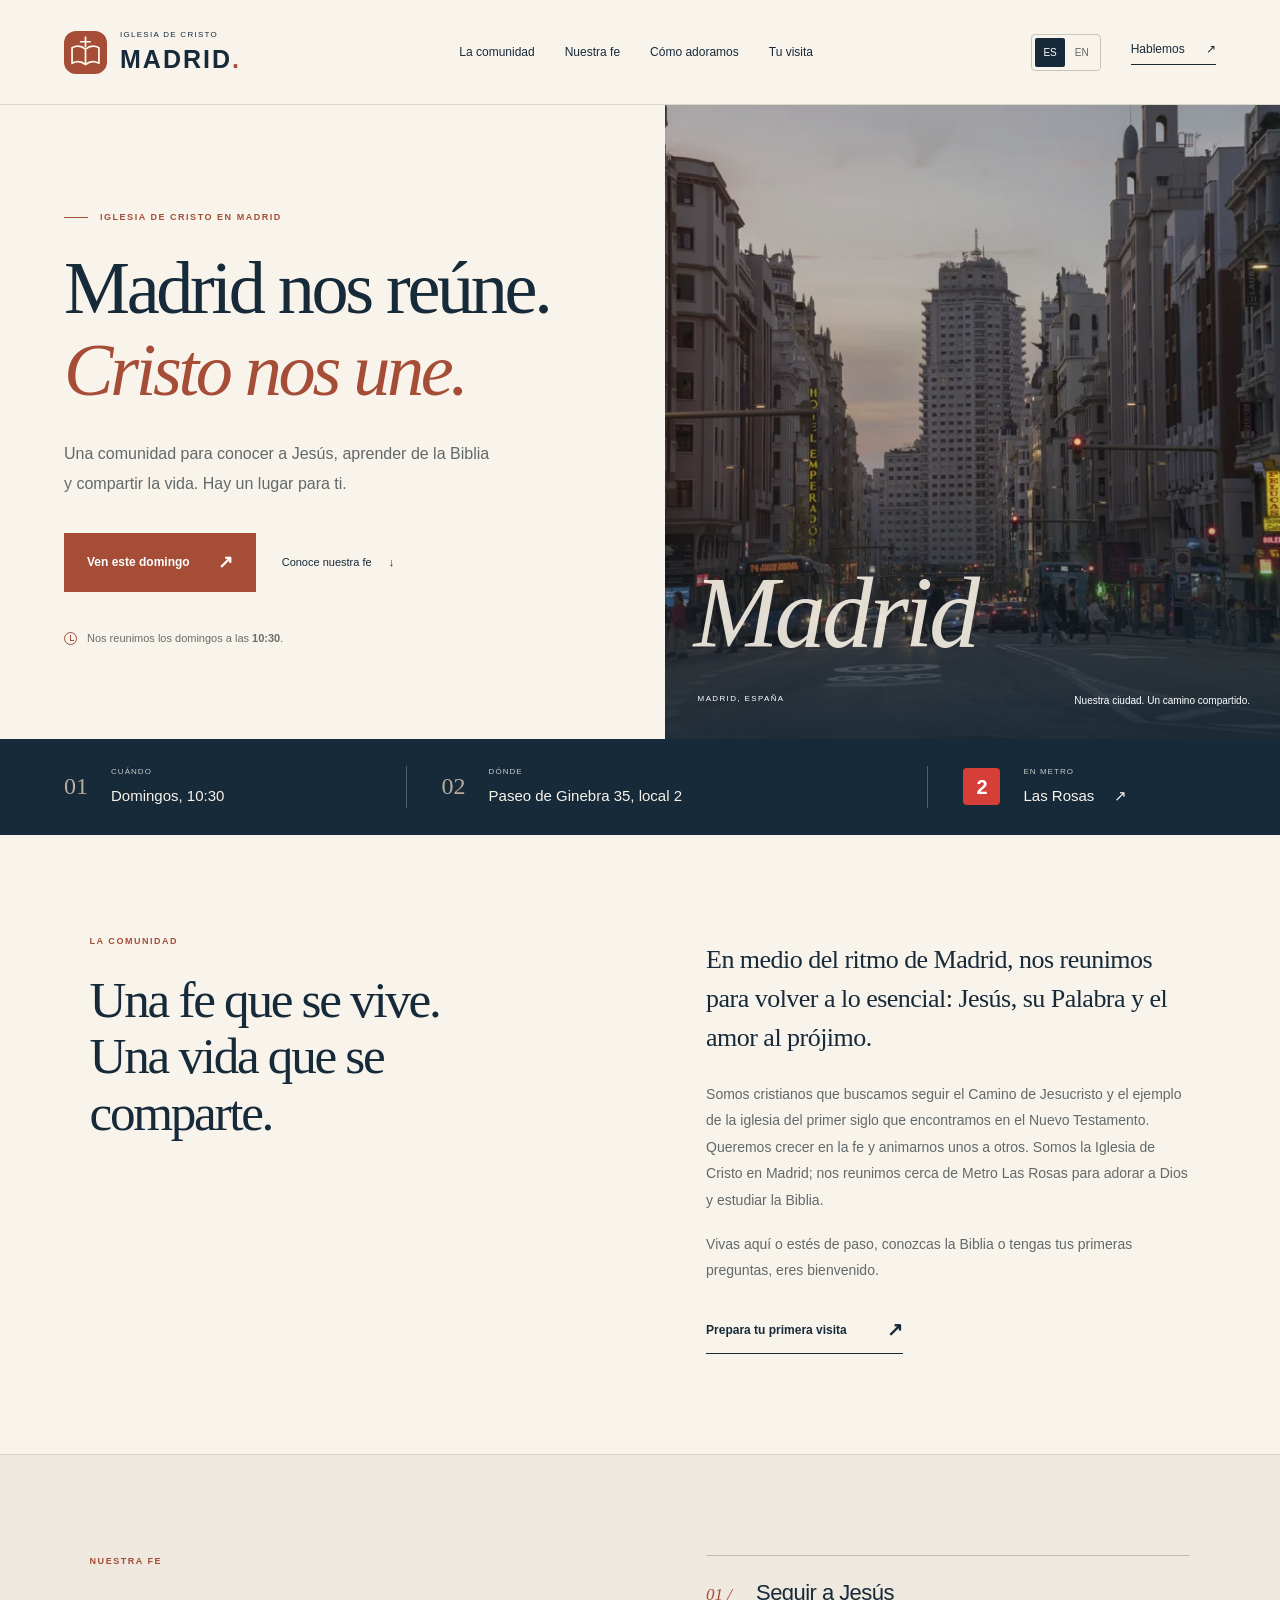
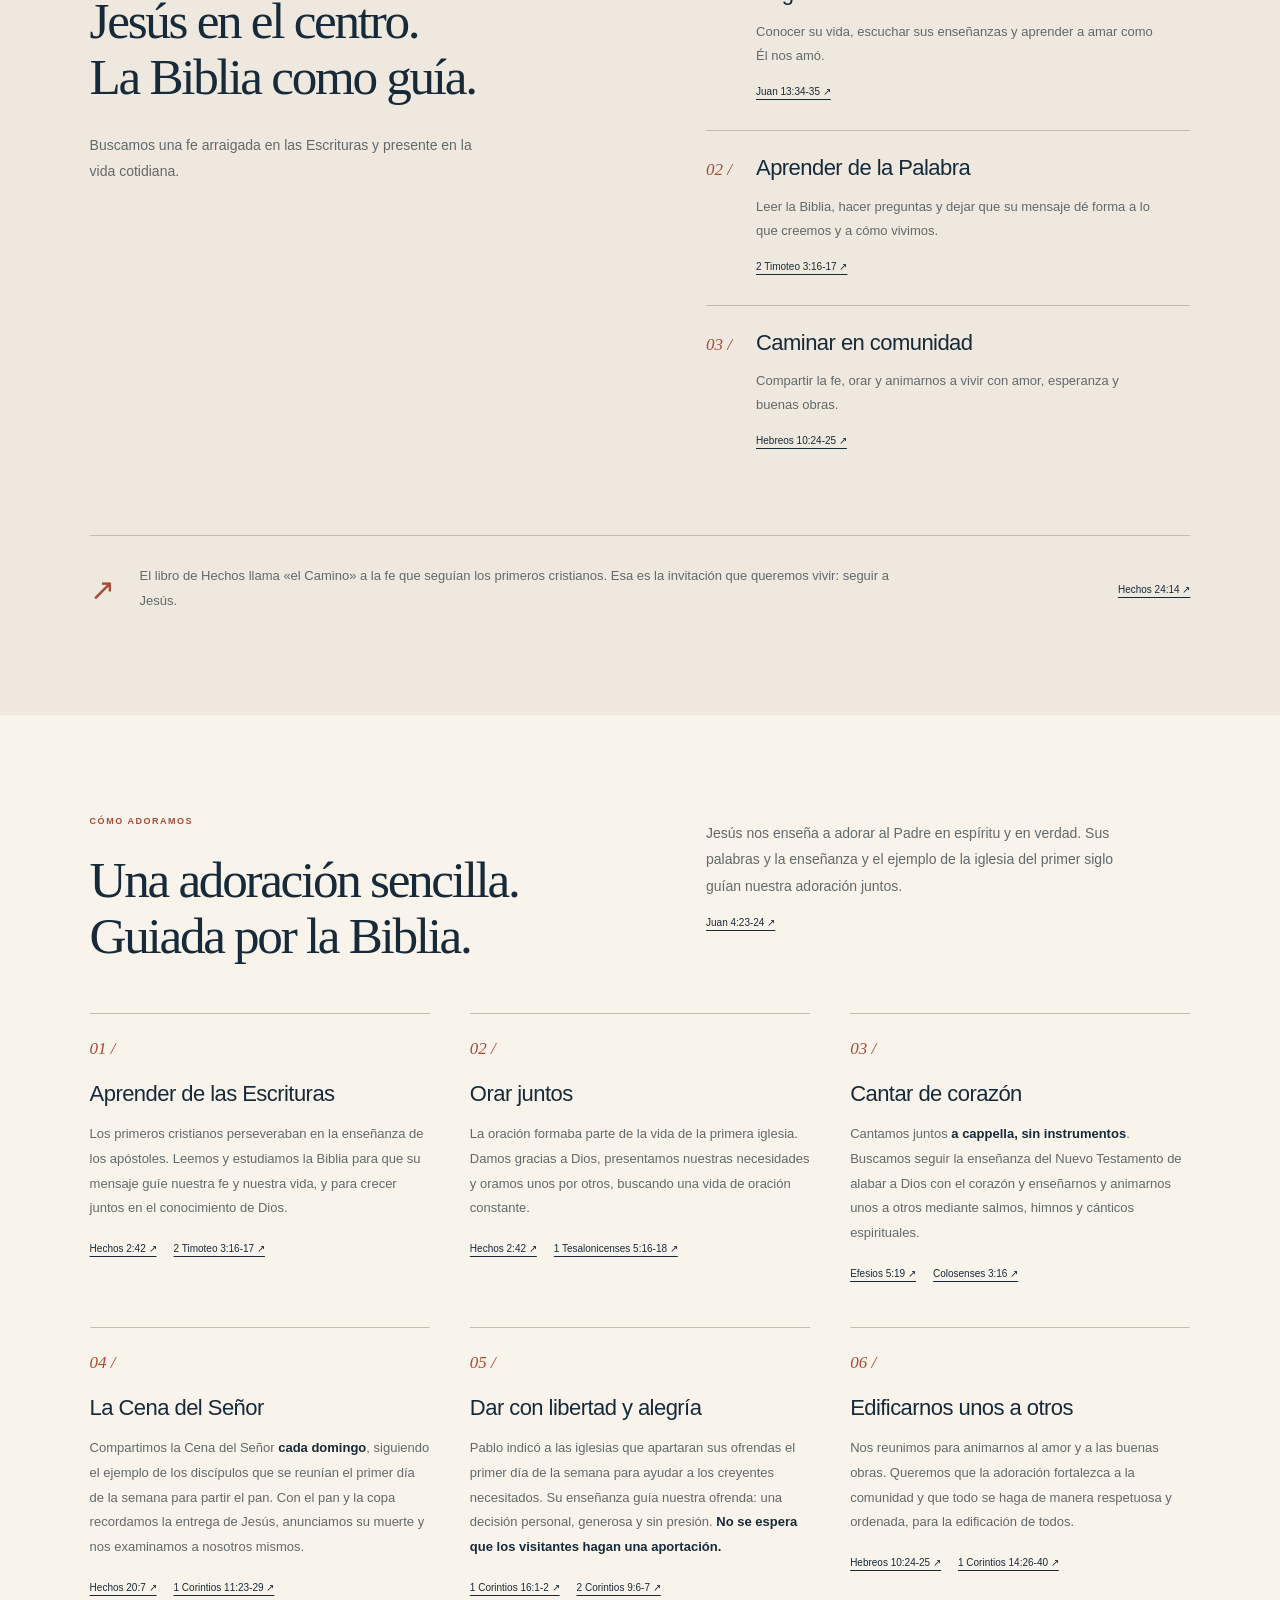
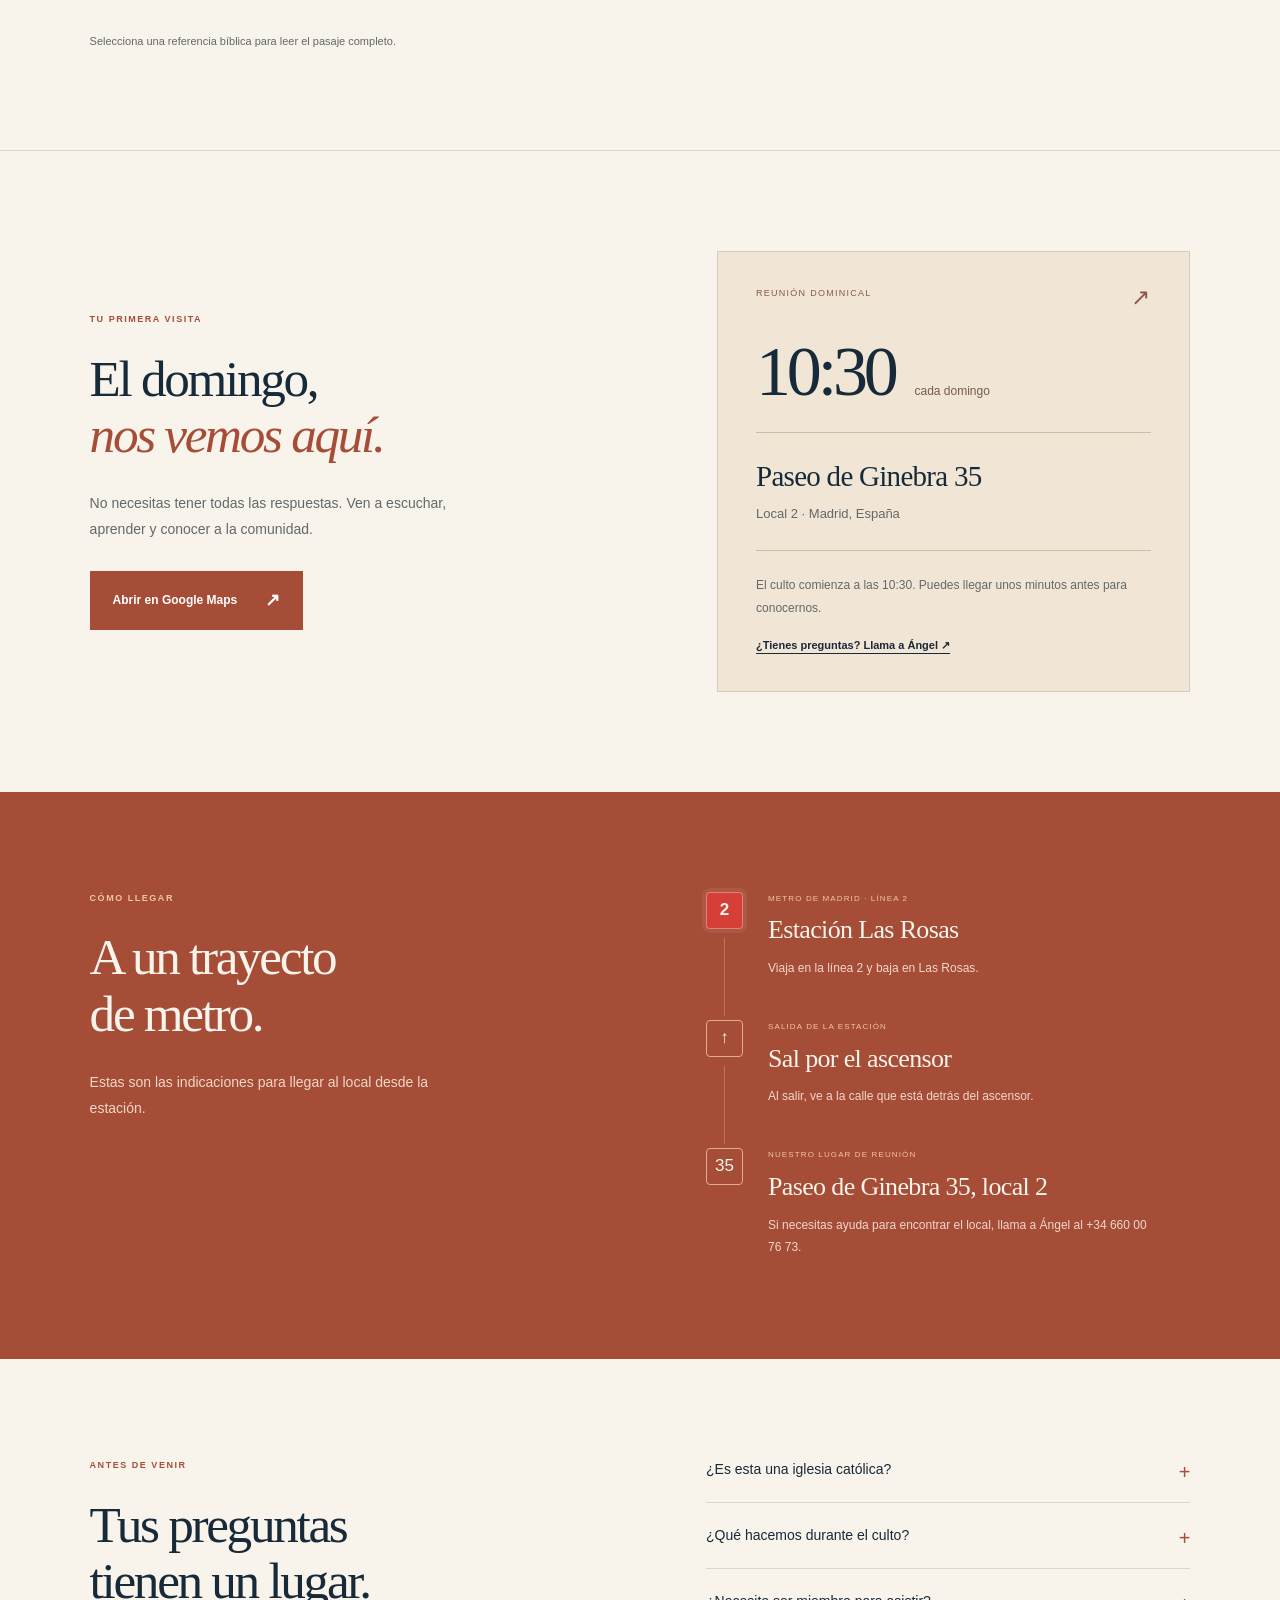
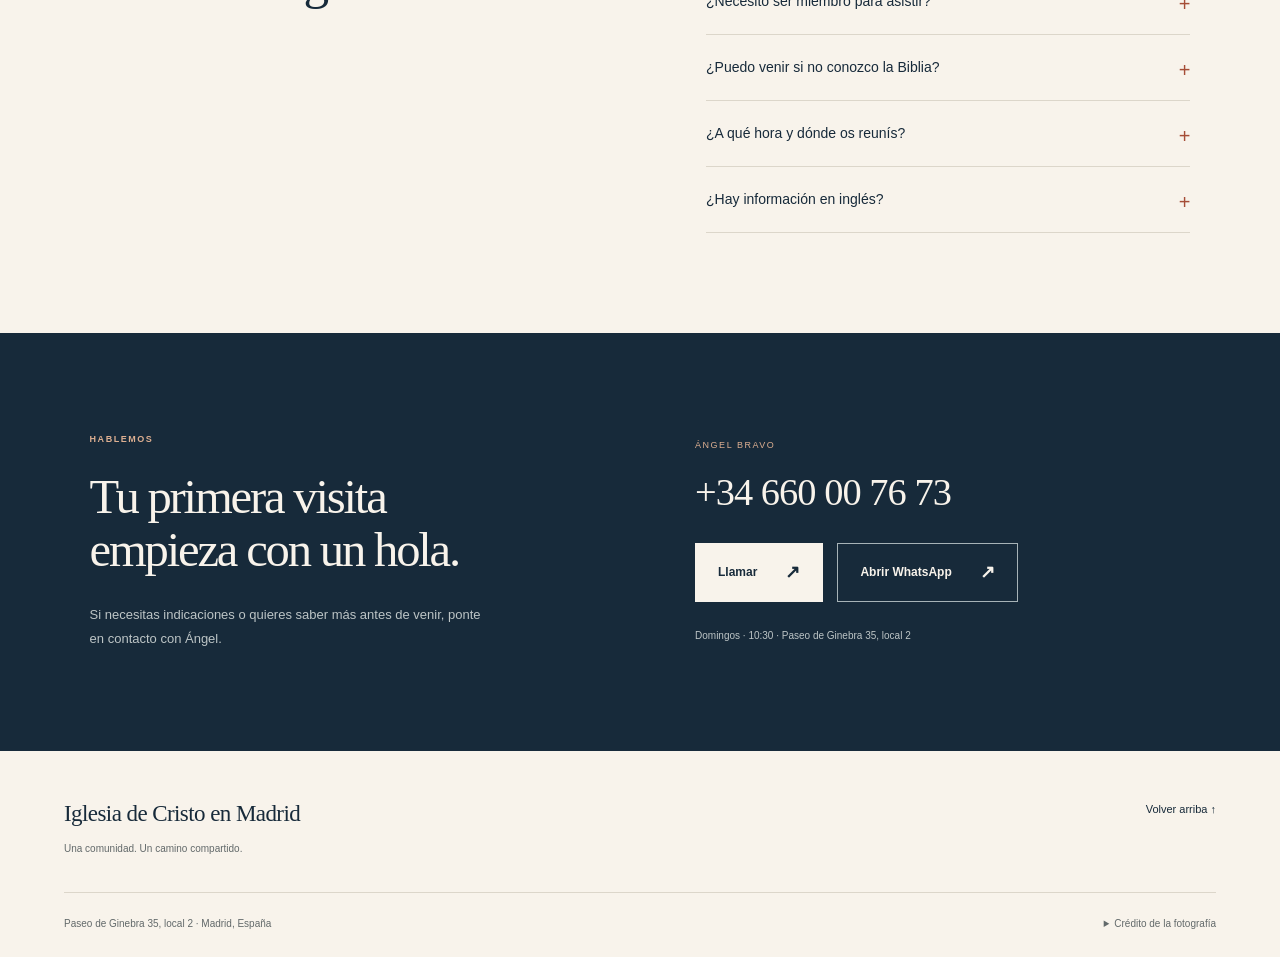
==== commit ef2d8a09: "Add crawlable language pages and local church SEO" ====
--- a/index.html
+++ b/index.html
@@ -1,43 +1,44 @@
-<!doctype html>
+<!DOCTYPE html>
+
 <html lang="es">
 <head>
-  <meta charset="utf-8"><meta name="viewport" content="width=device-width, initial-scale=1">
-  <title>Iglesia de Cristo en Madrid · Domingos a las 10:30</title>
-  <meta name="description" content="Conoce la Iglesia de Cristo en Madrid. Nos reunimos los domingos a las 10:30 en Paseo de Ginebra 35, local 2. Metro Las Rosas, línea 2. Eres bienvenido.">
-  <meta name="theme-color" content="#172a3a">
-  <link rel="icon" href="assets/mark.svg" type="image/svg+xml">
-  <link rel="stylesheet" href="styles.css?v=3"><script src="app.js?v=3" defer></script>
-</head>
+<meta charset="utf-8"/><meta content="width=device-width, initial-scale=1" name="viewport"/>
+<title>Iglesia de Cristo en Madrid | Las Rosas · Domingos 10:30</title>
+<meta content="Iglesia de Cristo en Madrid. Culto dominical a las 10:30 en Paseo de Ginebra 35, local 2. Metro Las Rosas, línea 2. Biblia, oración y canto a capela." name="description"/>
+<meta content="#172a3a" name="theme-color"/>
+<link href="assets/mark.svg" rel="icon" type="image/svg+xml"/>
+<link href="styles.css?v=seo-20261025" rel="stylesheet"/><script defer="" src="app.js?v=seo-20261025"></script>
+<meta content="index,follow,max-image-preview:large" name="robots"/><link href="https://idc-madrid.org/" rel="canonical"/><link href="https://idc-madrid.org/" hreflang="es" rel="alternate"/><link href="https://idc-madrid.org/en/" hreflang="en" rel="alternate"/><link href="https://idc-madrid.org/" hreflang="x-default" rel="alternate"/><meta content="website" property="og:type"/><meta content="Iglesia de Cristo en Madrid" property="og:site_name"/><meta content="Iglesia de Cristo en Madrid | Las Rosas · Domingos 10:30" property="og:title"/><meta content="Iglesia de Cristo en Madrid. Culto dominical a las 10:30 en Paseo de Ginebra 35, local 2. Metro Las Rosas, línea 2. Biblia, oración y canto a capela." property="og:description"/><meta content="https://idc-madrid.org/" property="og:url"/><meta content="https://idc-madrid.org/assets/madrid-gran-via.jpg" property="og:image"/><meta content="es_ES" property="og:locale"/><meta content="en_GB" property="og:locale:alternate"/><script type="application/ld+json">{"@context": "https://schema.org", "@type": ["Church", "Organization"], "@id": "https://idc-madrid.org/#church", "url": "https://idc-madrid.org/", "name": "Iglesia de Cristo en Madrid", "alternateName": "Madrid Church of Christ", "telephone": "+34660007673", "address": {"@type": "PostalAddress", "streetAddress": "Paseo de Ginebra 35, local 2", "addressLocality": "Madrid", "addressRegion": "Madrid", "addressCountry": "ES"}, "description": "Iglesia de Cristo en Madrid. Culto dominical a las 10:30 en Paseo de Ginebra 35, local 2. Metro Las Rosas, línea 2. Biblia, oración y canto a capela. Culto dominical a las 10:30, hora de Madrid."}</script><script type="application/ld+json">{"@context": "https://schema.org", "@type": "WebPage", "url": "https://idc-madrid.org/", "name": "Iglesia de Cristo en Madrid | Las Rosas · Domingos 10:30", "description": "Iglesia de Cristo en Madrid. Culto dominical a las 10:30 en Paseo de Ginebra 35, local 2. Metro Las Rosas, línea 2. Biblia, oración y canto a capela.", "inLanguage": "es", "about": {"@id": "https://idc-madrid.org/#church"}}</script></head>
 <body>
-<a class="skip" href="#main" data-i18n="skip">Saltar al contenido</a>
+<a class="skip" data-i18n="skip" href="#main">Saltar al contenido</a>
 <header class="site-header">
-  <a class="brand" href="#inicio" aria-label="Iglesia de Cristo en Madrid"><img src="assets/mark.svg" width="43" height="43" alt=""><span><span class="brand-small" data-i18n="brandSmall">IGLESIA DE CRISTO</span><strong>MADRID<span class="brand-period">.</span></strong></span></a>
-  <nav id="navigation" aria-label="Navegación principal"><a href="#comunidad" data-i18n="navCommunity">La comunidad</a><a href="#fe" data-i18n="navFaith">Nuestra fe</a><a href="#adoracion" data-i18n="navWorship">Cómo adoramos</a><a href="#visita" data-i18n="navVisit">Tu visita</a></nav>
-  <div class="header-tools"><div class="language-switch" aria-label="Idioma / Language"><button type="button" data-lang="es" aria-pressed="true">ES</button><button type="button" data-lang="en" aria-pressed="false">EN</button></div><a class="header-contact" href="#contacto" data-i18n="navContact">Hablemos <span aria-hidden="true">↗</span></a><button class="menu-toggle" type="button" aria-expanded="false" aria-controls="navigation" aria-label="Abrir menú"><span></span><span></span></button></div>
+<a aria-label="Iglesia de Cristo en Madrid" class="brand" href="#inicio"><img alt="" height="43" src="assets/mark.svg" width="43"/><span><span class="brand-small" data-i18n="brandSmall">IGLESIA DE CRISTO</span><strong>MADRID<span class="brand-period">.</span></strong></span></a>
+<nav aria-label="Navegación principal" id="navigation"><a data-i18n="navCommunity" href="#comunidad">La comunidad</a><a data-i18n="navFaith" href="#fe">Nuestra fe</a><a data-i18n="navWorship" href="#adoracion">Cómo adoramos</a><a data-i18n="navVisit" href="#visita">Tu visita</a></nav>
+<div class="header-tools"><div aria-label="Idioma / Language" class="language-switch"><a aria-current="page" data-lang="es" href="https://idc-madrid.org/" hreflang="es" lang="es">ES</a><a data-lang="en" href="https://idc-madrid.org/en/" hreflang="en" lang="en">EN</a></div><a class="header-contact" data-i18n="navContact" href="#contacto">Hablemos <span aria-hidden="true">↗</span></a><button aria-controls="navigation" aria-expanded="false" aria-label="Abrir menú" class="menu-toggle" type="button"><span></span><span></span></button></div>
 </header>
 <main id="main">
-  <section class="hero" id="inicio" aria-labelledby="hero-title">
-    <div class="hero-copy"><p class="eyebrow"><span class="short-line"></span><span data-i18n="heroLabel">IGLESIA DE CRISTO EN MADRID</span></p><h1 id="hero-title" data-i18n="heroTitle">Madrid nos reúne.<br><em>Cristo nos une.</em></h1><p class="hero-description" data-i18n="heroDescription">Una comunidad para conocer a Jesús, aprender de la Biblia y compartir la vida. Hay un lugar para ti.</p><div class="hero-actions"><a class="button primary" href="#visita" data-i18n="heroCta">Ven este domingo <span aria-hidden="true">↗</span></a><a class="quiet-link" href="#fe" data-i18n="heroMore">Conoce nuestra fe <span aria-hidden="true">↓</span></a></div><div class="hero-note"><span class="clock-icon" aria-hidden="true"></span><p data-i18n="heroNote">Nos reunimos los domingos a las <strong>10:30</strong>.</p></div></div>
-    <figure class="hero-photo"><img src="assets/madrid-gran-via.jpg" alt="La Gran Vía de Madrid al atardecer" width="3536" height="5302" fetchpriority="high"><figcaption><span>MADRID, ESPAÑA</span><span data-i18n="photoCaption">Nuestra ciudad. Un camino compartido.</span></figcaption><span class="photo-word" aria-hidden="true">Madrid</span></figure>
-  </section>
-  <section class="meeting-strip" aria-label="Información de la reunión"><div><span class="strip-number">01</span><p><span class="strip-label" data-i18n="stripWhen">CUÁNDO</span><strong data-i18n="stripTime">Domingos, 10:30</strong></p></div><div><span class="strip-number">02</span><p><span class="strip-label" data-i18n="stripWhere">DÓNDE</span><strong>Paseo de Ginebra 35, local 2</strong></p></div><a href="#llegar"><span class="metro-number">2</span><p><span class="strip-label" data-i18n="stripMetro">EN METRO</span><strong>Las Rosas <span aria-hidden="true">↗</span></strong></p></a></section>
-  <section class="welcome section" id="comunidad" aria-labelledby="welcome-title"><div class="section-heading"><p class="eyebrow" data-i18n="welcomeLabel">LA COMUNIDAD</p><h2 id="welcome-title" data-i18n="welcomeTitle">Una fe que se vive.<br>Una vida que se comparte.</h2></div><div class="welcome-copy"><p class="lead" data-i18n="welcomeLead">En medio del ritmo de Madrid, nos reunimos para volver a lo esencial: Jesús, su Palabra y el amor al prójimo.</p><p data-i18n="welcomeCopy">Somos cristianos que buscamos seguir el Camino de Jesucristo y el ejemplo de la iglesia del primer siglo que encontramos en el Nuevo Testamento. Queremos crecer en la fe y animarnos unos a otros.</p><p data-i18n="welcomeInvitation">Vivas aquí o estés de paso, conozcas la Biblia o tengas tus primeras preguntas, eres bienvenido.</p><a class="text-link" href="#visita" data-i18n="welcomeCta">Prepara tu primera visita <span aria-hidden="true">↗</span></a></div></section>
-  <section class="faith section" id="fe" aria-labelledby="faith-title"><div class="faith-heading"><p class="eyebrow" data-i18n="faithLabel">NUESTRA FE</p><h2 id="faith-title" data-i18n="faithTitle">Jesús en el centro.<br>La Biblia como guía.</h2><p data-i18n="faithIntro">Buscamos una fe arraigada en las Escrituras y presente en la vida cotidiana.</p></div><div class="faith-list"><article><span>01 /</span><div><h3 data-i18n="faith1Title">Seguir a Jesús</h3><p data-i18n="faith1Copy">Conocer su vida, escuchar sus enseñanzas y aprender a amar como Él nos amó.</p><a class="verse-link" href="https://www.biblegateway.com/passage/?search=Juan+13%3A34-35&amp;version=RVR1960" data-verse-es="Juan+13%3A34-35" data-verse-en="John+13%3A34-35" target="_blank" rel="noopener noreferrer" data-i18n="faith1Verse">Juan 13:34-35 ↗</a></div></article><article><span>02 /</span><div><h3 data-i18n="faith2Title">Aprender de la Palabra</h3><p data-i18n="faith2Copy">Leer la Biblia, hacer preguntas y dejar que su mensaje dé forma a lo que creemos y a cómo vivimos.</p><a class="verse-link" href="https://www.biblegateway.com/passage/?search=2+Timoteo+3%3A16-17&amp;version=RVR1960" data-verse-es="2+Timoteo+3%3A16-17" data-verse-en="2+Timothy+3%3A16-17" target="_blank" rel="noopener noreferrer" data-i18n="faith2Verse">2 Timoteo 3:16-17 ↗</a></div></article><article><span>03 /</span><div><h3 data-i18n="faith3Title">Caminar en comunidad</h3><p data-i18n="faith3Copy">Compartir la fe, orar y animarnos a vivir con amor, esperanza y buenas obras.</p><a class="verse-link" href="https://www.biblegateway.com/passage/?search=Hebreos+10%3A24-25&amp;version=RVR1960" data-verse-es="Hebreos+10%3A24-25" data-verse-en="Hebrews+10%3A24-25" target="_blank" rel="noopener noreferrer" data-i18n="faith3Verse">Hebreos 10:24-25 ↗</a></div></article></div><div class="way-note"><span class="way-mark" aria-hidden="true">↗</span><p data-i18n="wayCopy">El libro de Hechos llama «el Camino» a la fe que seguían los primeros cristianos. Esa es la invitación que queremos vivir: seguir a Jesús.</p><a class="verse-link" href="https://www.biblegateway.com/passage/?search=Hechos+24%3A14&amp;version=RVR1960" data-verse-es="Hechos+24%3A14" data-verse-en="Acts+24%3A14" target="_blank" rel="noopener noreferrer" data-i18n="wayVerse">Hechos 24:14 ↗</a></div></section>
-  <section class="worship section" id="adoracion" aria-labelledby="worship-title">
-    <div class="worship-heading"><div><p class="eyebrow" data-i18n="worshipLabel">CÓMO ADORAMOS</p><h2 id="worship-title" data-i18n="worshipTitle">Una adoración sencilla.<br>Guiada por la Biblia.</h2></div><div><p data-i18n="worshipIntro">Jesús nos enseña a adorar al Padre en espíritu y en verdad. Sus palabras y la enseñanza y el ejemplo de la iglesia del primer siglo guían nuestra adoración juntos.</p><a class="verse-link" href="https://www.biblegateway.com/passage/?search=Juan+4%3A23-24&amp;version=RVR1960" data-verse-es="Juan+4%3A23-24" data-verse-en="John+4%3A23-24" target="_blank" rel="noopener noreferrer" data-i18n="worshipIntroVerse">Juan 4:23-24 ↗</a></div></div>
-    <div class="worship-grid">
-      <article><span class="worship-number">01 /</span><h3 data-i18n="worshipTeachingTitle">Aprender de las Escrituras</h3><p data-i18n="worshipTeachingCopy">Los primeros cristianos perseveraban en la enseñanza de los apóstoles. Leemos y estudiamos la Biblia para que su mensaje guíe nuestra fe y nuestra vida, y para crecer juntos en el conocimiento de Dios.</p><div class="worship-references"><a class="verse-link" href="https://www.biblegateway.com/passage/?search=Hechos+2%3A42&amp;version=RVR1960" data-verse-es="Hechos+2%3A42" data-verse-en="Acts+2%3A42" target="_blank" rel="noopener noreferrer" data-i18n="worshipTeachingVerse1">Hechos 2:42 ↗</a><a class="verse-link" href="https://www.biblegateway.com/passage/?search=2+Timoteo+3%3A16-17&amp;version=RVR1960" data-verse-es="2+Timoteo+3%3A16-17" data-verse-en="2+Timothy+3%3A16-17" target="_blank" rel="noopener noreferrer" data-i18n="worshipTeachingVerse2">2 Timoteo 3:16-17 ↗</a></div></article>
-      <article><span class="worship-number">02 /</span><h3 data-i18n="worshipPrayerTitle">Orar juntos</h3><p data-i18n="worshipPrayerCopy">La oración formaba parte de la vida de la primera iglesia. Damos gracias a Dios, presentamos nuestras necesidades y oramos unos por otros, buscando una vida de oración constante.</p><div class="worship-references"><a class="verse-link" href="https://www.biblegateway.com/passage/?search=Hechos+2%3A42&amp;version=RVR1960" data-verse-es="Hechos+2%3A42" data-verse-en="Acts+2%3A42" target="_blank" rel="noopener noreferrer" data-i18n="worshipPrayerVerse1">Hechos 2:42 ↗</a><a class="verse-link" href="https://www.biblegateway.com/passage/?search=1+Tesalonicenses+5%3A16-18&amp;version=RVR1960" data-verse-es="1+Tesalonicenses+5%3A16-18" data-verse-en="1+Thessalonians+5%3A16-18" target="_blank" rel="noopener noreferrer" data-i18n="worshipPrayerVerse2">1 Tesalonicenses 5:16-18 ↗</a></div></article>
-      <article><span class="worship-number">03 /</span><h3 data-i18n="worshipSingingTitle">Cantar de corazón</h3><p data-i18n="worshipSingingCopy">Cantamos juntos <strong>a cappella, sin instrumentos</strong>. Buscamos seguir la enseñanza del Nuevo Testamento de alabar a Dios con el corazón y enseñarnos y animarnos unos a otros mediante salmos, himnos y cánticos espirituales.</p><div class="worship-references"><a class="verse-link" href="https://www.biblegateway.com/passage/?search=Efesios+5%3A19&amp;version=RVR1960" data-verse-es="Efesios+5%3A19" data-verse-en="Ephesians+5%3A19" target="_blank" rel="noopener noreferrer" data-i18n="worshipSingingVerse1">Efesios 5:19 ↗</a><a class="verse-link" href="https://www.biblegateway.com/passage/?search=Colosenses+3%3A16&amp;version=RVR1960" data-verse-es="Colosenses+3%3A16" data-verse-en="Colossians+3%3A16" target="_blank" rel="noopener noreferrer" data-i18n="worshipSingingVerse2">Colosenses 3:16 ↗</a></div></article>
-      <article><span class="worship-number">04 /</span><h3 data-i18n="worshipSupperTitle">La Cena del Señor</h3><p data-i18n="worshipSupperCopy">Compartimos la Cena del Señor <strong>cada domingo</strong>, siguiendo el ejemplo de los discípulos que se reunían el primer día de la semana para partir el pan. Con el pan y la copa recordamos la entrega de Jesús, anunciamos su muerte y nos examinamos a nosotros mismos.</p><div class="worship-references"><a class="verse-link" href="https://www.biblegateway.com/passage/?search=Hechos+20%3A7&amp;version=RVR1960" data-verse-es="Hechos+20%3A7" data-verse-en="Acts+20%3A7" target="_blank" rel="noopener noreferrer" data-i18n="worshipSupperVerse1">Hechos 20:7 ↗</a><a class="verse-link" href="https://www.biblegateway.com/passage/?search=1+Corintios+11%3A23-29&amp;version=RVR1960" data-verse-es="1+Corintios+11%3A23-29" data-verse-en="1+Corinthians+11%3A23-29" target="_blank" rel="noopener noreferrer" data-i18n="worshipSupperVerse2">1 Corintios 11:23-29 ↗</a></div></article>
-      <article><span class="worship-number">05 /</span><h3 data-i18n="worshipGivingTitle">Dar con libertad y alegría</h3><p data-i18n="worshipGivingCopy">Pablo indicó a las iglesias que apartaran sus ofrendas el primer día de la semana para ayudar a los creyentes necesitados. Su enseñanza guía nuestra ofrenda: una decisión personal, generosa y sin presión. <strong>No se espera que los visitantes hagan una aportación.</strong></p><div class="worship-references"><a class="verse-link" href="https://www.biblegateway.com/passage/?search=1+Corintios+16%3A1-2&amp;version=RVR1960" data-verse-es="1+Corintios+16%3A1-2" data-verse-en="1+Corinthians+16%3A1-2" target="_blank" rel="noopener noreferrer" data-i18n="worshipGivingVerse1">1 Corintios 16:1-2 ↗</a><a class="verse-link" href="https://www.biblegateway.com/passage/?search=2+Corintios+9%3A6-7&amp;version=RVR1960" data-verse-es="2+Corintios+9%3A6-7" data-verse-en="2+Corinthians+9%3A6-7" target="_blank" rel="noopener noreferrer" data-i18n="worshipGivingVerse2">2 Corintios 9:6-7 ↗</a></div></article>
-      <article><span class="worship-number">06 /</span><h3 data-i18n="worshipEncouragementTitle">Edificarnos unos a otros</h3><p data-i18n="worshipEncouragementCopy">Nos reunimos para animarnos al amor y a las buenas obras. Queremos que la adoración fortalezca a la comunidad y que todo se haga de manera respetuosa y ordenada, para la edificación de todos.</p><div class="worship-references"><a class="verse-link" href="https://www.biblegateway.com/passage/?search=Hebreos+10%3A24-25&amp;version=RVR1960" data-verse-es="Hebreos+10%3A24-25" data-verse-en="Hebrews+10%3A24-25" target="_blank" rel="noopener noreferrer" data-i18n="worshipEncouragementVerse1">Hebreos 10:24-25 ↗</a><a class="verse-link" href="https://www.biblegateway.com/passage/?search=1+Corintios+14%3A26-40&amp;version=RVR1960" data-verse-es="1+Corintios+14%3A26-40" data-verse-en="1+Corinthians+14%3A26-40" target="_blank" rel="noopener noreferrer" data-i18n="worshipEncouragementVerse2">1 Corintios 14:26-40 ↗</a></div></article>
-    </div><p class="worship-read" data-i18n="worshipRead">Selecciona una referencia bíblica para leer el pasaje completo.</p>
-  </section>
-  <section class="visit section" id="visita" aria-labelledby="visit-title"><div class="visit-heading"><p class="eyebrow" data-i18n="visitLabel">TU PRIMERA VISITA</p><h2 id="visit-title" data-i18n="visitTitle">El domingo,<br><em>nos vemos aquí.</em></h2><p data-i18n="visitIntro">No necesitas tener todas las respuestas. Ven a escuchar, aprender y conocer a la comunidad.</p><a class="button primary" href="https://www.google.com/maps/search/?api=1&amp;query=Paseo+de+Ginebra+35%2C+local+2%2C+Madrid%2C+Spain" target="_blank" rel="noopener noreferrer" data-i18n="visitMaps">Abrir en Google Maps <span aria-hidden="true">↗</span></a></div><div class="visit-card"><div class="card-topline"><span data-i18n="visitCardLabel">REUNIÓN DOMINICAL</span><span aria-hidden="true">↗</span></div><div class="meeting-time"><span>10:30</span><span data-i18n="visitSunday">cada domingo</span></div><div class="visit-location"><h3>Paseo de Ginebra 35</h3><p data-i18n="visitAddress">Local 2 · Madrid, España</p></div><div class="visit-card-footer"><p data-i18n="visitEarly">El culto comienza a las 10:30. Puedes llegar unos minutos antes para conocernos.</p><a href="tel:+34660007673" data-i18n="visitCall">¿Tienes preguntas? Llama a Ángel ↗</a></div></div></section>
-  <section class="directions section" id="llegar" aria-labelledby="directions-title"><div class="directions-heading"><p class="eyebrow" data-i18n="directionsLabel">CÓMO LLEGAR</p><h2 id="directions-title" data-i18n="directionsTitle">A un trayecto<br>de metro.</h2><p data-i18n="directionsIntro">Estas son las indicaciones para llegar al local desde la estación.</p></div><ol class="route"><li><span class="route-marker metro-number">2</span><div><p class="route-step" data-i18n="route1Label">METRO DE MADRID · LÍNEA 2</p><h3 data-i18n="route1Title">Estación Las Rosas</h3><p data-i18n="route1Copy">Viaja en la línea 2 y baja en Las Rosas.</p></div></li><li><span class="route-marker" aria-hidden="true">↑</span><div><p class="route-step" data-i18n="route2Label">SALIDA DE LA ESTACIÓN</p><h3 data-i18n="route2Title">Sal por el ascensor</h3><p data-i18n="route2Copy">Al salir, ve a la calle que está detrás del ascensor.</p></div></li><li><span class="route-marker" aria-hidden="true">35</span><div><p class="route-step" data-i18n="route3Label">NUESTRO LUGAR DE REUNIÓN</p><h3>Paseo de Ginebra 35, local 2</h3><p data-i18n="route3Copy">Si necesitas ayuda para encontrar el local, llama a Ángel al +34 660 00 76 73.</p></div></li></ol></section>
-  <section class="questions section" aria-labelledby="questions-title"><div><p class="eyebrow" data-i18n="questionsLabel">ANTES DE VENIR</p><h2 id="questions-title" data-i18n="questionsTitle">Tus preguntas<br>tienen un lugar.</h2></div><div class="faq-list"><details><summary data-i18n="qCatholic">¿Es esta una iglesia católica?</summary><p data-i18n="aCatholic">No. Somos una Iglesia de Cristo: una comunidad de cristianos que busca seguir el Camino de Jesucristo y las enseñanzas y la práctica de la iglesia del primer siglo, tal como se recogen en el Nuevo Testamento. La Biblia es nuestra guía. Respetamos a nuestros vecinos de otras tradiciones.</p></details><details><summary data-i18n="qWorship">¿Qué hacemos durante el culto?</summary><p data-i18n="aWorship">Cantamos a cappella, oramos, aprendemos de las Escrituras, compartimos la Cena del Señor y damos voluntariamente. Consulta <a href="#adoracion">cómo adoramos y los pasajes que nos guían ↗</a>.</p></details><details><summary data-i18n="q1">¿Necesito ser miembro para asistir?</summary><p data-i18n="a1">No. Puedes venir a conocer a la comunidad y aprender con nosotros, aunque sea tu primera visita a una iglesia.</p></details><details><summary data-i18n="q2">¿Puedo venir si no conozco la Biblia?</summary><p data-i18n="a2">Sí. Ven con tus preguntas y con ganas de escuchar. No hace falta tener conocimientos previos.</p></details><details><summary data-i18n="q3">¿A qué hora y dónde os reunís?</summary><p data-i18n="a3">El culto comienza los domingos a las 10:30, hora de Madrid, en Paseo de Ginebra 35, local 2. La parada de metro es Las Rosas, línea 2.</p></details><details><summary data-i18n="q4">¿Hay información en inglés?</summary><p data-i18n="a4">Sí. Usa el selector ES / EN para leer esta web en inglés. Para consultar el idioma de las reuniones o la posibilidad de interpretación, ponte en contacto con Ángel.</p></details></div></section>
-  <section class="contact section" id="contacto" aria-labelledby="contact-title"><div><p class="eyebrow" data-i18n="contactLabel">HABLEMOS</p><h2 id="contact-title" data-i18n="contactTitle">Tu primera visita<br>empieza con un hola.</h2><p data-i18n="contactCopy">Si necesitas indicaciones o quieres saber más antes de venir, ponte en contacto con Ángel.</p></div><div class="contact-actions"><span class="contact-name">ÁNGEL BRAVO</span><a class="phone" href="tel:+34660007673">+34 660 00 76 73</a><div class="contact-buttons"><a class="button light" href="tel:+34660007673" data-i18n="contactCall">Llamar <span aria-hidden="true">↗</span></a><a class="button outline" href="https://wa.me/34660007673" target="_blank" rel="noopener noreferrer" data-i18n="contactWhatsapp">Abrir WhatsApp <span aria-hidden="true">↗</span></a></div><p data-i18n="contactTime">Domingos · 10:30 · Paseo de Ginebra 35, local 2</p></div></section>
+<section aria-labelledby="hero-title" class="hero" id="inicio">
+<div class="hero-copy"><p class="eyebrow"><span class="short-line"></span><span data-i18n="heroLabel">IGLESIA DE CRISTO EN MADRID</span></p><h1 data-i18n="heroTitle" id="hero-title">Madrid nos reúne.<br/><em>Cristo nos une.</em></h1><p class="hero-description" data-i18n="heroDescription">Una comunidad para conocer a Jesús, aprender de la Biblia y compartir la vida. Hay un lugar para ti.</p><div class="hero-actions"><a class="button primary" data-i18n="heroCta" href="#visita">Ven este domingo <span aria-hidden="true">↗</span></a><a class="quiet-link" data-i18n="heroMore" href="#fe">Conoce nuestra fe <span aria-hidden="true">↓</span></a></div><div class="hero-note"><span aria-hidden="true" class="clock-icon"></span><p data-i18n="heroNote">Nos reunimos los domingos a las <strong>10:30</strong>.</p></div></div>
+<figure class="hero-photo"><picture><source sizes="(max-width: 760px) 100vw, 50vw" srcset="assets/madrid-gran-via-640.webp 640w, assets/madrid-gran-via-1280.webp 1280w" type="image/webp"/><img alt="La Gran Vía de Madrid al atardecer" decoding="async" fetchpriority="high" height="5302" src="assets/madrid-gran-via.jpg" width="3536"/></picture><figcaption><span>MADRID, ESPAÑA</span><span data-i18n="photoCaption">Nuestra ciudad. Un camino compartido.</span></figcaption><span aria-hidden="true" class="photo-word">Madrid</span></figure>
+</section>
+<section aria-label="Información de la reunión" class="meeting-strip"><div><span class="strip-number">01</span><p><span class="strip-label" data-i18n="stripWhen">CUÁNDO</span><strong data-i18n="stripTime">Domingos, 10:30</strong></p></div><div><span class="strip-number">02</span><p><span class="strip-label" data-i18n="stripWhere">DÓNDE</span><strong>Paseo de Ginebra 35, local 2</strong></p></div><a href="#llegar"><span class="metro-number">2</span><p><span class="strip-label" data-i18n="stripMetro">EN METRO</span><strong>Las Rosas <span aria-hidden="true">↗</span></strong></p></a></section>
+<section aria-labelledby="welcome-title" class="welcome section" id="comunidad"><div class="section-heading"><p class="eyebrow" data-i18n="welcomeLabel">LA COMUNIDAD</p><h2 data-i18n="welcomeTitle" id="welcome-title">Una fe que se vive.<br/>Una vida que se comparte.</h2></div><div class="welcome-copy"><p class="lead" data-i18n="welcomeLead">En medio del ritmo de Madrid, nos reunimos para volver a lo esencial: Jesús, su Palabra y el amor al prójimo.</p><p data-i18n="welcomeCopy">Somos cristianos que buscamos seguir el Camino de Jesucristo y el ejemplo de la iglesia del primer siglo que encontramos en el Nuevo Testamento. Queremos crecer en la fe y animarnos unos a otros. Somos la Iglesia de Cristo en Madrid; nos reunimos cerca de Metro Las Rosas para adorar a Dios y estudiar la Biblia.</p><p data-i18n="welcomeInvitation">Vivas aquí o estés de paso, conozcas la Biblia o tengas tus primeras preguntas, eres bienvenido.</p><a class="text-link" data-i18n="welcomeCta" href="#visita">Prepara tu primera visita <span aria-hidden="true">↗</span></a></div></section>
+<section aria-labelledby="faith-title" class="faith section" id="fe"><div class="faith-heading"><p class="eyebrow" data-i18n="faithLabel">NUESTRA FE</p><h2 data-i18n="faithTitle" id="faith-title">Jesús en el centro.<br/>La Biblia como guía.</h2><p data-i18n="faithIntro">Buscamos una fe arraigada en las Escrituras y presente en la vida cotidiana.</p></div><div class="faith-list"><article><span>01 /</span><div><h3 data-i18n="faith1Title">Seguir a Jesús</h3><p data-i18n="faith1Copy">Conocer su vida, escuchar sus enseñanzas y aprender a amar como Él nos amó.</p><a class="verse-link" data-i18n="faith1Verse" data-verse-en="John+13%3A34-35" data-verse-es="Juan+13%3A34-35" href="https://www.biblegateway.com/passage/?search=Juan+13%3A34-35&amp;version=RVR1960" rel="noopener noreferrer" target="_blank">Juan 13:34-35 ↗</a></div></article><article><span>02 /</span><div><h3 data-i18n="faith2Title">Aprender de la Palabra</h3><p data-i18n="faith2Copy">Leer la Biblia, hacer preguntas y dejar que su mensaje dé forma a lo que creemos y a cómo vivimos.</p><a class="verse-link" data-i18n="faith2Verse" data-verse-en="2+Timothy+3%3A16-17" data-verse-es="2+Timoteo+3%3A16-17" href="https://www.biblegateway.com/passage/?search=2+Timoteo+3%3A16-17&amp;version=RVR1960" rel="noopener noreferrer" target="_blank">2 Timoteo 3:16-17 ↗</a></div></article><article><span>03 /</span><div><h3 data-i18n="faith3Title">Caminar en comunidad</h3><p data-i18n="faith3Copy">Compartir la fe, orar y animarnos a vivir con amor, esperanza y buenas obras.</p><a class="verse-link" data-i18n="faith3Verse" data-verse-en="Hebrews+10%3A24-25" data-verse-es="Hebreos+10%3A24-25" href="https://www.biblegateway.com/passage/?search=Hebreos+10%3A24-25&amp;version=RVR1960" rel="noopener noreferrer" target="_blank">Hebreos 10:24-25 ↗</a></div></article></div><div class="way-note"><span aria-hidden="true" class="way-mark">↗</span><p data-i18n="wayCopy">El libro de Hechos llama «el Camino» a la fe que seguían los primeros cristianos. Esa es la invitación que queremos vivir: seguir a Jesús.</p><a class="verse-link" data-i18n="wayVerse" data-verse-en="Acts+24%3A14" data-verse-es="Hechos+24%3A14" href="https://www.biblegateway.com/passage/?search=Hechos+24%3A14&amp;version=RVR1960" rel="noopener noreferrer" target="_blank">Hechos 24:14 ↗</a></div></section>
+<section aria-labelledby="worship-title" class="worship section" id="adoracion">
+<div class="worship-heading"><div><p class="eyebrow" data-i18n="worshipLabel">CÓMO ADORAMOS</p><h2 data-i18n="worshipTitle" id="worship-title">Una adoración sencilla.<br/>Guiada por la Biblia.</h2></div><div><p data-i18n="worshipIntro">Jesús nos enseña a adorar al Padre en espíritu y en verdad. Sus palabras y la enseñanza y el ejemplo de la iglesia del primer siglo guían nuestra adoración juntos.</p><a class="verse-link" data-i18n="worshipIntroVerse" data-verse-en="John+4%3A23-24" data-verse-es="Juan+4%3A23-24" href="https://www.biblegateway.com/passage/?search=Juan+4%3A23-24&amp;version=RVR1960" rel="noopener noreferrer" target="_blank">Juan 4:23-24 ↗</a></div></div>
+<div class="worship-grid">
+<article><span class="worship-number">01 /</span><h3 data-i18n="worshipTeachingTitle">Aprender de las Escrituras</h3><p data-i18n="worshipTeachingCopy">Los primeros cristianos perseveraban en la enseñanza de los apóstoles. Leemos y estudiamos la Biblia para que su mensaje guíe nuestra fe y nuestra vida, y para crecer juntos en el conocimiento de Dios.</p><div class="worship-references"><a class="verse-link" data-i18n="worshipTeachingVerse1" data-verse-en="Acts+2%3A42" data-verse-es="Hechos+2%3A42" href="https://www.biblegateway.com/passage/?search=Hechos+2%3A42&amp;version=RVR1960" rel="noopener noreferrer" target="_blank">Hechos 2:42 ↗</a><a class="verse-link" data-i18n="worshipTeachingVerse2" data-verse-en="2+Timothy+3%3A16-17" data-verse-es="2+Timoteo+3%3A16-17" href="https://www.biblegateway.com/passage/?search=2+Timoteo+3%3A16-17&amp;version=RVR1960" rel="noopener noreferrer" target="_blank">2 Timoteo 3:16-17 ↗</a></div></article>
+<article><span class="worship-number">02 /</span><h3 data-i18n="worshipPrayerTitle">Orar juntos</h3><p data-i18n="worshipPrayerCopy">La oración formaba parte de la vida de la primera iglesia. Damos gracias a Dios, presentamos nuestras necesidades y oramos unos por otros, buscando una vida de oración constante.</p><div class="worship-references"><a class="verse-link" data-i18n="worshipPrayerVerse1" data-verse-en="Acts+2%3A42" data-verse-es="Hechos+2%3A42" href="https://www.biblegateway.com/passage/?search=Hechos+2%3A42&amp;version=RVR1960" rel="noopener noreferrer" target="_blank">Hechos 2:42 ↗</a><a class="verse-link" data-i18n="worshipPrayerVerse2" data-verse-en="1+Thessalonians+5%3A16-18" data-verse-es="1+Tesalonicenses+5%3A16-18" href="https://www.biblegateway.com/passage/?search=1+Tesalonicenses+5%3A16-18&amp;version=RVR1960" rel="noopener noreferrer" target="_blank">1 Tesalonicenses 5:16-18 ↗</a></div></article>
+<article><span class="worship-number">03 /</span><h3 data-i18n="worshipSingingTitle">Cantar de corazón</h3><p data-i18n="worshipSingingCopy">Cantamos juntos <strong>a cappella, sin instrumentos</strong>. Buscamos seguir la enseñanza del Nuevo Testamento de alabar a Dios con el corazón y enseñarnos y animarnos unos a otros mediante salmos, himnos y cánticos espirituales.</p><div class="worship-references"><a class="verse-link" data-i18n="worshipSingingVerse1" data-verse-en="Ephesians+5%3A19" data-verse-es="Efesios+5%3A19" href="https://www.biblegateway.com/passage/?search=Efesios+5%3A19&amp;version=RVR1960" rel="noopener noreferrer" target="_blank">Efesios 5:19 ↗</a><a class="verse-link" data-i18n="worshipSingingVerse2" data-verse-en="Colossians+3%3A16" data-verse-es="Colosenses+3%3A16" href="https://www.biblegateway.com/passage/?search=Colosenses+3%3A16&amp;version=RVR1960" rel="noopener noreferrer" target="_blank">Colosenses 3:16 ↗</a></div></article>
+<article><span class="worship-number">04 /</span><h3 data-i18n="worshipSupperTitle">La Cena del Señor</h3><p data-i18n="worshipSupperCopy">Compartimos la Cena del Señor <strong>cada domingo</strong>, siguiendo el ejemplo de los discípulos que se reunían el primer día de la semana para partir el pan. Con el pan y la copa recordamos la entrega de Jesús, anunciamos su muerte y nos examinamos a nosotros mismos.</p><div class="worship-references"><a class="verse-link" data-i18n="worshipSupperVerse1" data-verse-en="Acts+20%3A7" data-verse-es="Hechos+20%3A7" href="https://www.biblegateway.com/passage/?search=Hechos+20%3A7&amp;version=RVR1960" rel="noopener noreferrer" target="_blank">Hechos 20:7 ↗</a><a class="verse-link" data-i18n="worshipSupperVerse2" data-verse-en="1+Corinthians+11%3A23-29" data-verse-es="1+Corintios+11%3A23-29" href="https://www.biblegateway.com/passage/?search=1+Corintios+11%3A23-29&amp;version=RVR1960" rel="noopener noreferrer" target="_blank">1 Corintios 11:23-29 ↗</a></div></article>
+<article><span class="worship-number">05 /</span><h3 data-i18n="worshipGivingTitle">Dar con libertad y alegría</h3><p data-i18n="worshipGivingCopy">Pablo indicó a las iglesias que apartaran sus ofrendas el primer día de la semana para ayudar a los creyentes necesitados. Su enseñanza guía nuestra ofrenda: una decisión personal, generosa y sin presión. <strong>No se espera que los visitantes hagan una aportación.</strong></p><div class="worship-references"><a class="verse-link" data-i18n="worshipGivingVerse1" data-verse-en="1+Corinthians+16%3A1-2" data-verse-es="1+Corintios+16%3A1-2" href="https://www.biblegateway.com/passage/?search=1+Corintios+16%3A1-2&amp;version=RVR1960" rel="noopener noreferrer" target="_blank">1 Corintios 16:1-2 ↗</a><a class="verse-link" data-i18n="worshipGivingVerse2" data-verse-en="2+Corinthians+9%3A6-7" data-verse-es="2+Corintios+9%3A6-7" href="https://www.biblegateway.com/passage/?search=2+Corintios+9%3A6-7&amp;version=RVR1960" rel="noopener noreferrer" target="_blank">2 Corintios 9:6-7 ↗</a></div></article>
+<article><span class="worship-number">06 /</span><h3 data-i18n="worshipEncouragementTitle">Edificarnos unos a otros</h3><p data-i18n="worshipEncouragementCopy">Nos reunimos para animarnos al amor y a las buenas obras. Queremos que la adoración fortalezca a la comunidad y que todo se haga de manera respetuosa y ordenada, para la edificación de todos.</p><div class="worship-references"><a class="verse-link" data-i18n="worshipEncouragementVerse1" data-verse-en="Hebrews+10%3A24-25" data-verse-es="Hebreos+10%3A24-25" href="https://www.biblegateway.com/passage/?search=Hebreos+10%3A24-25&amp;version=RVR1960" rel="noopener noreferrer" target="_blank">Hebreos 10:24-25 ↗</a><a class="verse-link" data-i18n="worshipEncouragementVerse2" data-verse-en="1+Corinthians+14%3A26-40" data-verse-es="1+Corintios+14%3A26-40" href="https://www.biblegateway.com/passage/?search=1+Corintios+14%3A26-40&amp;version=RVR1960" rel="noopener noreferrer" target="_blank">1 Corintios 14:26-40 ↗</a></div></article>
+</div><p class="worship-read" data-i18n="worshipRead">Selecciona una referencia bíblica para leer el pasaje completo.</p>
+</section>
+<section aria-labelledby="visit-title" class="visit section" id="visita"><div class="visit-heading"><p class="eyebrow" data-i18n="visitLabel">TU PRIMERA VISITA</p><h2 data-i18n="visitTitle" id="visit-title">El domingo,<br/><em>nos vemos aquí.</em></h2><p data-i18n="visitIntro">No necesitas tener todas las respuestas. Ven a escuchar, aprender y conocer a la comunidad.</p><a class="button primary" data-i18n="visitMaps" href="https://www.google.com/maps/search/?api=1&amp;query=Paseo+de+Ginebra+35%2C+local+2%2C+Madrid%2C+Spain" rel="noopener noreferrer" target="_blank">Abrir en Google Maps <span aria-hidden="true">↗</span></a></div><div class="visit-card"><div class="card-topline"><span data-i18n="visitCardLabel">REUNIÓN DOMINICAL</span><span aria-hidden="true">↗</span></div><div class="meeting-time"><span>10:30</span><span data-i18n="visitSunday">cada domingo</span></div><div class="visit-location"><h3>Paseo de Ginebra 35</h3><p data-i18n="visitAddress">Local 2 · Madrid, España</p></div><div class="visit-card-footer"><p data-i18n="visitEarly">El culto comienza a las 10:30. Puedes llegar unos minutos antes para conocernos.</p><a data-i18n="visitCall" href="tel:+34660007673">¿Tienes preguntas? Llama a Ángel ↗</a></div></div></section>
+<section aria-labelledby="directions-title" class="directions section" id="llegar"><div class="directions-heading"><p class="eyebrow" data-i18n="directionsLabel">CÓMO LLEGAR</p><h2 data-i18n="directionsTitle" id="directions-title">A un trayecto<br/>de metro.</h2><p data-i18n="directionsIntro">Estas son las indicaciones para llegar al local desde la estación.</p></div><ol class="route"><li><span class="route-marker metro-number">2</span><div><p class="route-step" data-i18n="route1Label">METRO DE MADRID · LÍNEA 2</p><h3 data-i18n="route1Title">Estación Las Rosas</h3><p data-i18n="route1Copy">Viaja en la línea 2 y baja en Las Rosas.</p></div></li><li><span aria-hidden="true" class="route-marker">↑</span><div><p class="route-step" data-i18n="route2Label">SALIDA DE LA ESTACIÓN</p><h3 data-i18n="route2Title">Sal por el ascensor</h3><p data-i18n="route2Copy">Al salir, ve a la calle que está detrás del ascensor.</p></div></li><li><span aria-hidden="true" class="route-marker">35</span><div><p class="route-step" data-i18n="route3Label">NUESTRO LUGAR DE REUNIÓN</p><h3>Paseo de Ginebra 35, local 2</h3><p data-i18n="route3Copy">Si necesitas ayuda para encontrar el local, llama a Ángel al +34 660 00 76 73.</p></div></li></ol></section>
+<section aria-labelledby="questions-title" class="questions section"><div><p class="eyebrow" data-i18n="questionsLabel">ANTES DE VENIR</p><h2 data-i18n="questionsTitle" id="questions-title">Tus preguntas<br/>tienen un lugar.</h2></div><div class="faq-list"><details><summary data-i18n="qCatholic">¿Es esta una iglesia católica?</summary><p data-i18n="aCatholic">No. Somos una Iglesia de Cristo: una comunidad de cristianos que busca seguir el Camino de Jesucristo y las enseñanzas y la práctica de la iglesia del primer siglo, tal como se recogen en el Nuevo Testamento. La Biblia es nuestra guía. Respetamos a nuestros vecinos de otras tradiciones.</p></details><details><summary data-i18n="qWorship">¿Qué hacemos durante el culto?</summary><p data-i18n="aWorship">Cantamos a cappella, oramos, aprendemos de las Escrituras, compartimos la Cena del Señor y damos voluntariamente. Consulta <a href="#adoracion">cómo adoramos y los pasajes que nos guían ↗</a>.</p></details><details><summary data-i18n="q1">¿Necesito ser miembro para asistir?</summary><p data-i18n="a1">No. Puedes venir a conocer a la comunidad y aprender con nosotros, aunque sea tu primera visita a una iglesia.</p></details><details><summary data-i18n="q2">¿Puedo venir si no conozco la Biblia?</summary><p data-i18n="a2">Sí. Ven con tus preguntas y con ganas de escuchar. No hace falta tener conocimientos previos.</p></details><details><summary data-i18n="q3">¿A qué hora y dónde os reunís?</summary><p data-i18n="a3">El culto comienza los domingos a las 10:30, hora de Madrid, en Paseo de Ginebra 35, local 2. La parada de metro es Las Rosas, línea 2.</p></details><details><summary data-i18n="q4">¿Hay información en inglés?</summary><p data-i18n="a4">Sí. Usa el selector ES / EN para leer esta web en inglés. Para consultar el idioma de las reuniones o la posibilidad de interpretación, ponte en contacto con Ángel.</p></details></div></section>
+<section aria-labelledby="contact-title" class="contact section" id="contacto"><div><p class="eyebrow" data-i18n="contactLabel">HABLEMOS</p><h2 data-i18n="contactTitle" id="contact-title">Tu primera visita<br/>empieza con un hola.</h2><p data-i18n="contactCopy">Si necesitas indicaciones o quieres saber más antes de venir, ponte en contacto con Ángel.</p></div><div class="contact-actions"><span class="contact-name">ÁNGEL BRAVO</span><a class="phone" href="tel:+34660007673">+34 660 00 76 73</a><div class="contact-buttons"><a class="button light" data-i18n="contactCall" href="tel:+34660007673">Llamar <span aria-hidden="true">↗</span></a><a class="button outline" data-i18n="contactWhatsapp" href="https://wa.me/34660007673" rel="noopener noreferrer" target="_blank">Abrir WhatsApp <span aria-hidden="true">↗</span></a></div><p data-i18n="contactTime">Domingos · 10:30 · Paseo de Ginebra 35, local 2</p></div></section>
 </main>
-<footer><a class="footer-brand" href="#inicio" data-i18n="footerBrand">Iglesia de Cristo en Madrid<span>Una comunidad. Un camino compartido.</span></a><a class="footer-top" href="#inicio" data-i18n="footerTop">Volver arriba ↑</a><div class="footer-bottom"><p data-i18n="footerAddress">Paseo de Ginebra 35, local 2 · Madrid, España</p><details class="photo-credit"><summary data-i18n="photoCreditTitle">Crédito de la fotografía</summary><p><a href="https://commons.wikimedia.org/wiki/File:Gran_Via-atardecer.jpg" target="_blank" rel="noopener noreferrer">“Gran Via-atardecer” · Nemo</a> · <a href="https://creativecommons.org/licenses/by-sa/4.0/" target="_blank" rel="noopener noreferrer">CC BY-SA 4.0</a>. <span data-i18n="photoCreditCopy">Fotografía de la ciudad, no de nuestro local. Original sin cambios; presentación con recorte adaptable y superposición de color, compartida bajo la misma licencia.</span></p></details></div></footer>
+<footer><a class="footer-brand" data-i18n="footerBrand" href="#inicio">Iglesia de Cristo en Madrid<span>Una comunidad. Un camino compartido.</span></a><a class="footer-top" data-i18n="footerTop" href="#inicio">Volver arriba ↑</a><div class="footer-bottom"><p data-i18n="footerAddress">Paseo de Ginebra 35, local 2 · Madrid, España</p><details class="photo-credit"><summary data-i18n="photoCreditTitle">Crédito de la fotografía</summary><p><a href="https://commons.wikimedia.org/wiki/File:Gran_Via-atardecer.jpg" rel="noopener noreferrer" target="_blank">“Gran Via-atardecer” · Nemo</a> · <a href="https://creativecommons.org/licenses/by-sa/4.0/" rel="noopener noreferrer" target="_blank">CC BY-SA 4.0</a>. <span data-i18n="photoCreditCopy">Fotografía de la ciudad, no del lugar de reunión. Conservamos el original y ofrecemos copias de menor tamaño; el recorte y la presentación conservan la misma licencia.</span></p></details></div></footer>
 </body></html>
--- a/styles.css
+++ b/styles.css
@@ -1,7 +1,7 @@
-:root{--paper:#f8f3eb;--ink:#172a3a;--clay:#a54d37;--muted:#62696a;--line:#dcd6ca;--sand:#eae1d4;--serif:Georgia,'Times New Roman',serif;--sans:Arial,Helvetica,sans-serif}*{box-sizing:border-box}html{scroll-behavior:smooth;scroll-padding-top:28px}body{margin:0;background:var(--paper);color:var(--ink);font-family:var(--sans);font-size:16px;line-height:1.7}h1,h2,h3,p,figure{margin:0}h1,h2{font-family:var(--serif);font-weight:400;letter-spacing:-.045em;line-height:1.1}h1 em,h2 em{font-weight:400;color:var(--clay)}h2{font-size:clamp(36px,4vw,62px)}h3{font-size:22px;line-height:1.3;font-weight:500;letter-spacing:-.025em}p{color:var(--muted)}a{color:inherit;text-decoration:none}button{font:inherit}img{display:block;max-width:100%}a,button,summary{-webkit-tap-highlight-color:transparent}a:focus-visible,button:focus-visible,summary:focus-visible{outline:3px solid var(--clay);outline-offset:5px}.skip{position:absolute;top:-100px;left:15px;padding:14px;background:var(--paper);z-index:30}.skip:focus{top:10px}.site-header{height:104px;display:flex;align-items:center;justify-content:space-between;gap:30px;padding:0 5vw}.brand{display:flex;align-items:center;gap:13px}.brand>span{display:block;line-height:1.1}.brand-small{display:block;font-size:8px;letter-spacing:.16em;margin-bottom:6px}.brand strong{font-size:25px;font-weight:600;letter-spacing:.08em}.brand-period{color:var(--clay)}nav{display:flex;align-items:center;gap:30px;font-size:12px}nav a:hover,.quiet-link:hover,.verse-link:hover{text-decoration:underline;text-underline-offset:5px}.header-tools{display:flex;gap:30px;align-items:center}.language-switch{display:flex;border:1px solid #c8c5bc;border-radius:4px;padding:3px;gap:2px}.language-switch button{background:none;border:0;cursor:pointer;color:var(--muted);font-size:10px;padding:6px 8px;border-radius:2px}.language-switch button[aria-pressed=true]{background:var(--ink);color:white}.header-contact{font-size:12px;border-bottom:1px solid var(--ink);padding-bottom:5px}.header-contact span{margin-left:18px}.menu-toggle{display:none}.hero{display:grid;grid-template-columns:1.08fr 1fr;min-height:635px;border-top:1px solid var(--line)}.hero-copy{padding:86px 5vw 72px;align-self:center}.eyebrow{font-size:9px;letter-spacing:.17em;font-weight:600;color:var(--clay);line-height:1.5;margin-bottom:24px}.hero .eyebrow{display:flex;align-items:center;gap:12px}.short-line{height:1px;width:24px;background:var(--clay)}.hero h1{font-size:clamp(49px,5.8vw,91px);margin-bottom:28px}.hero h1 em{display:inline-block}.hero-description{max-width:430px;font-size:16px;line-height:1.85}.hero-actions{display:flex;align-items:center;gap:26px;margin-top:34px}.button{padding:16px 22px;display:inline-flex;justify-content:space-between;align-items:center;gap:28px;font-size:12px;font-weight:600;border:1px solid transparent;line-height:1.4;transition:background .18s,transform .18s}.button:hover{transform:translateY(-2px)}.button span{font-size:18px}.primary{background:var(--clay);color:white}.primary:hover{background:#873d2c}.quiet-link{font-size:11px;white-space:nowrap}.quiet-link span{margin-left:14px}.hero-note{display:flex;align-items:center;gap:10px;margin-top:37px;font-size:11px}.hero-note p{color:#6b6d69}.clock-icon{width:13px;height:13px;position:relative;border:1px solid var(--clay);border-radius:50%;flex-shrink:0}.clock-icon:after{content:'';position:absolute;top:2px;left:5px;width:3px;height:5px;border-left:1px solid var(--clay);border-bottom:1px solid var(--clay)}.hero-photo{position:relative;min-width:0;overflow:hidden;background:#785c50}.hero-photo:after{content:'';position:absolute;inset:0;background:linear-gradient(0deg,#142938bd,transparent 40%),linear-gradient(90deg,#79402f20,#172a3a10);pointer-events:none}.hero-photo img{width:100%;height:100%;position:absolute;inset:0;object-fit:cover;object-position:61% 70%}.hero-photo figcaption{position:absolute;left:33px;right:30px;bottom:30px;z-index:2;color:white;display:flex;justify-content:space-between;gap:20px;font-size:10px;line-height:1.6}.hero-photo figcaption>span:first-child{font-size:8px;letter-spacing:.17em}.photo-word{position:absolute;bottom:75px;left:29px;font-family:var(--serif);font-style:italic;font-size:clamp(65px,8vw,128px);line-height:1;color:#fff8ebde;z-index:1;letter-spacing:-.04em}.meeting-strip{background:var(--ink);color:var(--paper);display:grid;grid-template-columns:.85fr 1.35fr .8fr;padding:27px 5vw;gap:35px}.meeting-strip>div,.meeting-strip>a{display:flex;align-items:center;gap:23px;min-width:0}.meeting-strip>div+div,.meeting-strip>a{border-left:1px solid #53606a;padding-left:35px}.strip-number{font-family:var(--serif);font-size:24px;color:#b9ac9c}.meeting-strip p{color:var(--paper);line-height:1.4}.strip-label{display:block;font-size:8px;letter-spacing:.13em;margin-bottom:8px;color:#c4c9c8}.meeting-strip strong{font-size:15px;font-weight:400}.meeting-strip strong span{margin-left:15px}.metro-number{background:#d63f38;color:white;font-size:20px;font-weight:600;display:inline-flex;justify-content:center;align-items:center;height:37px;width:37px;flex-shrink:0;border-radius:4px}.section{padding:100px 7vw}.welcome{display:grid;grid-template-columns:1fr 1fr;gap:12%}.section-heading{max-width:520px}.welcome-copy{padding-top:5px}.lead{font-family:var(--serif);font-size:26px;line-height:1.5;letter-spacing:-.02em;color:var(--ink);margin-bottom:24px}.welcome-copy>p:not(.lead){font-size:14px;line-height:1.9;margin-bottom:17px}.text-link{display:inline-flex;align-items:center;justify-content:space-between;gap:40px;border-bottom:1px solid currentColor;font-size:12px;font-weight:600;padding-bottom:7px;margin-top:13px}.text-link span{font-size:19px}.faith{display:grid;grid-template-columns:1fr 1fr;gap:55px 12%;background:#eee8de;border-top:1px solid var(--line)}.faith-heading>p:last-child{font-size:14px;max-width:400px;margin-top:28px;line-height:1.85}.faith-list article{display:flex;gap:24px;border-top:1px solid #c4bcaf;padding:23px 0 27px}.faith-list article>span{font-family:var(--serif);font-style:italic;font-size:17px;color:var(--clay);white-space:nowrap;margin-top:2px}.faith-list h3{margin-bottom:12px}.faith-list p{font-size:13px;line-height:1.85;max-width:400px}.verse-link{font-size:10px;text-decoration:underline;text-underline-offset:4px;display:inline-block;margin-top:15px}.way-note{grid-column:1/-1;border-top:1px solid #c4bcaf;padding-top:28px;display:flex;align-items:center;gap:25px}.way-mark{font-size:30px;color:var(--clay)}.way-note>p{font-size:13px;line-height:1.9;max-width:780px}.way-note .verse-link{margin:0 0 0 auto;white-space:nowrap}.visit{display:grid;grid-template-columns:1fr 1fr;gap:14%;align-items:center}.visit-heading p:not(.eyebrow){max-width:380px;font-size:14px;margin:28px 0 28px;line-height:1.85}.visit-card{background:#f1e5d5;border:1px solid #dacbb9;padding:34px 38px;position:relative}.card-topline{display:flex;justify-content:space-between;gap:20px;font-size:9px;letter-spacing:.14em;color:#8b5845}.card-topline>span:last-child{font-size:23px;line-height:1}.meeting-time{padding:28px 0 25px;border-bottom:1px solid #d0bda6;display:flex;align-items:baseline;gap:20px}.meeting-time>span:first-child{font-family:var(--serif);font-size:70px;line-height:1;letter-spacing:-.06em}.meeting-time>span:last-child{font-size:12px;color:#755b4d}.visit-location{padding:25px 0 25px}.visit-location h3{font-family:var(--serif);font-size:29px}.visit-location p{font-size:13px;margin-top:7px}.visit-card-footer{border-top:1px solid #d0bda6;padding-top:23px}.visit-card-footer>p{font-size:12px;line-height:1.9}.visit-card-footer>a{font-size:11px;font-weight:600;display:inline-block;margin-top:16px;text-decoration:underline;text-underline-offset:4px}.directions{background:#a54d37;color:var(--paper);display:grid;grid-template-columns:1fr 1fr;gap:12%}.directions .eyebrow{color:#f0c4a6}.directions-heading>p:last-child{color:#f1d8cb;font-size:14px;line-height:1.85;max-width:340px;margin-top:28px}.route{list-style:none;padding:0;margin:0}.route li{display:flex;gap:25px;position:relative;padding-bottom:40px}.route li:last-child{padding-bottom:0}.route li:not(:last-child):before{content:'';position:absolute;top:46px;bottom:4px;left:18px;width:1px;background:#e1ac9466}.route-marker{display:flex;align-items:center;justify-content:center;flex-shrink:0;width:37px;height:37px;border:1px solid #e0ad92;border-radius:4px;font-size:17px;color:var(--paper)}.route-marker.metro-number{border-color:#fff5;box-shadow:0 0 0 4px #fff1}.route-step{font-size:8px;letter-spacing:.14em;color:#f0c4a6;margin-bottom:8px}.route h3{font-family:var(--serif);font-size:26px}.route li>div>p:last-child{font-size:12px;color:#f1d8cb;margin-top:10px;max-width:390px;line-height:1.9}.questions{display:grid;grid-template-columns:1fr 1fr;gap:12%}.faq-list details{border-bottom:1px solid var(--line);padding:22px 0}.faq-list details:first-child{padding-top:0}.faq-list summary{font-size:14px;line-height:1.5;cursor:pointer;list-style:none;position:relative;padding-right:26px}.faq-list summary::-webkit-details-marker{display:none}.faq-list summary:after{content:'+';position:absolute;right:0;top:-2px;font-size:20px;color:var(--clay)}.faq-list details[open] summary:after{content:'−'}.faq-list details p{font-size:13px;line-height:1.9;margin-top:17px;padding-right:22px}.contact{background:var(--ink);color:var(--paper);display:grid;grid-template-columns:1fr 1fr;gap:10%;align-items:center}.contact .eyebrow{color:#ddaf91}.contact h2{font-size:clamp(38px,3.8vw,58px)}.contact>div>p:last-child{font-size:13px;color:#bdc5c6;line-height:1.85;max-width:400px;margin-top:25px}.contact-name{font-size:9px;letter-spacing:.17em;color:#ddaf91;display:block;margin-bottom:15px}.phone{font-family:var(--serif);font-size:clamp(27px,3vw,43px);letter-spacing:-.025em;white-space:nowrap;display:block;line-height:1.3}.contact-buttons{display:flex;gap:14px;margin-top:25px}.button.light{background:var(--paper);color:var(--ink)}.button.outline{border-color:#a7b3b7;color:var(--paper)}.button.outline:hover{background:#ffffff12}.contact-actions>p:last-child{font-size:10px!important}footer{padding:43px 5vw 25px;display:grid;grid-template-columns:1fr auto;gap:35px}.footer-brand{font-family:var(--serif);font-size:23px;letter-spacing:-.025em}.footer-brand span{display:block;font-family:var(--sans);font-size:10px;letter-spacing:0;color:var(--muted);margin-top:7px}.footer-top{font-size:11px;align-self:start;margin-top:6px}.footer-bottom{grid-column:1/-1;display:flex;align-items:flex-start;justify-content:space-between;gap:30px;border-top:1px solid var(--line);padding-top:22px;font-size:10px}.photo-credit{max-width:450px;text-align:right}.photo-credit summary{cursor:pointer;color:var(--muted)}.photo-credit p{font-size:10px;line-height:1.8;margin-top:12px}.photo-credit a{text-decoration:underline;text-underline-offset:3px}
+:root{--paper:#f8f3eb;--ink:#172a3a;--clay:#a54d37;--muted:#62696a;--line:#dcd6ca;--sand:#eae1d4;--serif:Georgia,'Times New Roman',serif;--sans:Arial,Helvetica,sans-serif}*{box-sizing:border-box}html{scroll-behavior:smooth;scroll-padding-top:28px}body{margin:0;background:var(--paper);color:var(--ink);font-family:var(--sans);font-size:16px;line-height:1.7}h1,h2,h3,p,figure{margin:0}h1,h2{font-family:var(--serif);font-weight:400;letter-spacing:-.045em;line-height:1.1}h1 em,h2 em{font-weight:400;color:var(--clay)}h2{font-size:clamp(36px,4vw,62px)}h3{font-size:22px;line-height:1.3;font-weight:500;letter-spacing:-.025em}p{color:var(--muted)}a{color:inherit;text-decoration:none}button{font:inherit}img{display:block;max-width:100%}a,button,summary{-webkit-tap-highlight-color:transparent}a:focus-visible,button:focus-visible,summary:focus-visible{outline:3px solid var(--clay);outline-offset:5px}.skip{position:absolute;top:-100px;left:15px;padding:14px;background:var(--paper);z-index:30}.skip:focus{top:10px}.site-header{height:104px;display:flex;align-items:center;justify-content:space-between;gap:30px;padding:0 5vw}.brand{display:flex;align-items:center;gap:13px}.brand>span{display:block;line-height:1.1}.brand-small{display:block;font-size:8px;letter-spacing:.16em;margin-bottom:6px}.brand strong{font-size:25px;font-weight:600;letter-spacing:.08em}.brand-period{color:var(--clay)}nav{display:flex;align-items:center;gap:30px;font-size:12px}nav a:hover,.quiet-link:hover,.verse-link:hover{text-decoration:underline;text-underline-offset:5px}.header-tools{display:flex;gap:30px;align-items:center}.language-switch{display:flex;border:1px solid #c8c5bc;border-radius:4px;padding:3px;gap:2px}.language-switch a{background:none;border:0;cursor:pointer;color:var(--muted);font-size:10px;padding:6px 8px;border-radius:2px}.language-switch a[aria-current=page]{background:var(--ink);color:white}.header-contact{font-size:12px;border-bottom:1px solid var(--ink);padding-bottom:5px}.header-contact span{margin-left:18px}.menu-toggle{display:none}.hero{display:grid;grid-template-columns:1.08fr 1fr;min-height:635px;border-top:1px solid var(--line)}.hero-copy{padding:86px 5vw 72px;align-self:center}.eyebrow{font-size:9px;letter-spacing:.17em;font-weight:600;color:var(--clay);line-height:1.5;margin-bottom:24px}.hero .eyebrow{display:flex;align-items:center;gap:12px}.short-line{height:1px;width:24px;background:var(--clay)}.hero h1{font-size:clamp(49px,5.8vw,91px);margin-bottom:28px}.hero h1 em{display:inline-block}.hero-description{max-width:430px;font-size:16px;line-height:1.85}.hero-actions{display:flex;align-items:center;gap:26px;margin-top:34px}.button{padding:16px 22px;display:inline-flex;justify-content:space-between;align-items:center;gap:28px;font-size:12px;font-weight:600;border:1px solid transparent;line-height:1.4;transition:background .18s,transform .18s}.button:hover{transform:translateY(-2px)}.button span{font-size:18px}.primary{background:var(--clay);color:white}.primary:hover{background:#873d2c}.quiet-link{font-size:11px;white-space:nowrap}.quiet-link span{margin-left:14px}.hero-note{display:flex;align-items:center;gap:10px;margin-top:37px;font-size:11px}.hero-note p{color:#6b6d69}.clock-icon{width:13px;height:13px;position:relative;border:1px solid var(--clay);border-radius:50%;flex-shrink:0}.clock-icon:after{content:'';position:absolute;top:2px;left:5px;width:3px;height:5px;border-left:1px solid var(--clay);border-bottom:1px solid var(--clay)}.hero-photo{position:relative;min-width:0;overflow:hidden;background:#785c50}.hero-photo:after{content:'';position:absolute;inset:0;background:linear-gradient(0deg,#142938bd,transparent 40%),linear-gradient(90deg,#79402f20,#172a3a10);pointer-events:none}.hero-photo img{width:100%;height:100%;position:absolute;inset:0;object-fit:cover;object-position:61% 70%}.hero-photo figcaption{position:absolute;left:33px;right:30px;bottom:30px;z-index:2;color:white;display:flex;justify-content:space-between;gap:20px;font-size:10px;line-height:1.6}.hero-photo figcaption>span:first-child{font-size:8px;letter-spacing:.17em}.photo-word{position:absolute;bottom:75px;left:29px;font-family:var(--serif);font-style:italic;font-size:clamp(65px,8vw,128px);line-height:1;color:#fff8ebde;z-index:1;letter-spacing:-.04em}.meeting-strip{background:var(--ink);color:var(--paper);display:grid;grid-template-columns:.85fr 1.35fr .8fr;padding:27px 5vw;gap:35px}.meeting-strip>div,.meeting-strip>a{display:flex;align-items:center;gap:23px;min-width:0}.meeting-strip>div+div,.meeting-strip>a{border-left:1px solid #53606a;padding-left:35px}.strip-number{font-family:var(--serif);font-size:24px;color:#b9ac9c}.meeting-strip p{color:var(--paper);line-height:1.4}.strip-label{display:block;font-size:8px;letter-spacing:.13em;margin-bottom:8px;color:#c4c9c8}.meeting-strip strong{font-size:15px;font-weight:400}.meeting-strip strong span{margin-left:15px}.metro-number{background:#d63f38;color:white;font-size:20px;font-weight:600;display:inline-flex;justify-content:center;align-items:center;height:37px;width:37px;flex-shrink:0;border-radius:4px}.section{padding:100px 7vw}.welcome{display:grid;grid-template-columns:1fr 1fr;gap:12%}.section-heading{max-width:520px}.welcome-copy{padding-top:5px}.lead{font-family:var(--serif);font-size:26px;line-height:1.5;letter-spacing:-.02em;color:var(--ink);margin-bottom:24px}.welcome-copy>p:not(.lead){font-size:14px;line-height:1.9;margin-bottom:17px}.text-link{display:inline-flex;align-items:center;justify-content:space-between;gap:40px;border-bottom:1px solid currentColor;font-size:12px;font-weight:600;padding-bottom:7px;margin-top:13px}.text-link span{font-size:19px}.faith{display:grid;grid-template-columns:1fr 1fr;gap:55px 12%;background:#eee8de;border-top:1px solid var(--line)}.faith-heading>p:last-child{font-size:14px;max-width:400px;margin-top:28px;line-height:1.85}.faith-list article{display:flex;gap:24px;border-top:1px solid #c4bcaf;padding:23px 0 27px}.faith-list article>span{font-family:var(--serif);font-style:italic;font-size:17px;color:var(--clay);white-space:nowrap;margin-top:2px}.faith-list h3{margin-bottom:12px}.faith-list p{font-size:13px;line-height:1.85;max-width:400px}.verse-link{font-size:10px;text-decoration:underline;text-underline-offset:4px;display:inline-block;margin-top:15px}.way-note{grid-column:1/-1;border-top:1px solid #c4bcaf;padding-top:28px;display:flex;align-items:center;gap:25px}.way-mark{font-size:30px;color:var(--clay)}.way-note>p{font-size:13px;line-height:1.9;max-width:780px}.way-note .verse-link{margin:0 0 0 auto;white-space:nowrap}.visit{display:grid;grid-template-columns:1fr 1fr;gap:14%;align-items:center}.visit-heading p:not(.eyebrow){max-width:380px;font-size:14px;margin:28px 0 28px;line-height:1.85}.visit-card{background:#f1e5d5;border:1px solid #dacbb9;padding:34px 38px;position:relative}.card-topline{display:flex;justify-content:space-between;gap:20px;font-size:9px;letter-spacing:.14em;color:#8b5845}.card-topline>span:last-child{font-size:23px;line-height:1}.meeting-time{padding:28px 0 25px;border-bottom:1px solid #d0bda6;display:flex;align-items:baseline;gap:20px}.meeting-time>span:first-child{font-family:var(--serif);font-size:70px;line-height:1;letter-spacing:-.06em}.meeting-time>span:last-child{font-size:12px;color:#755b4d}.visit-location{padding:25px 0 25px}.visit-location h3{font-family:var(--serif);font-size:29px}.visit-location p{font-size:13px;margin-top:7px}.visit-card-footer{border-top:1px solid #d0bda6;padding-top:23px}.visit-card-footer>p{font-size:12px;line-height:1.9}.visit-card-footer>a{font-size:11px;font-weight:600;display:inline-block;margin-top:16px;text-decoration:underline;text-underline-offset:4px}.directions{background:#a54d37;color:var(--paper);display:grid;grid-template-columns:1fr 1fr;gap:12%}.directions .eyebrow{color:#f0c4a6}.directions-heading>p:last-child{color:#f1d8cb;font-size:14px;line-height:1.85;max-width:340px;margin-top:28px}.route{list-style:none;padding:0;margin:0}.route li{display:flex;gap:25px;position:relative;padding-bottom:40px}.route li:last-child{padding-bottom:0}.route li:not(:last-child):before{content:'';position:absolute;top:46px;bottom:4px;left:18px;width:1px;background:#e1ac9466}.route-marker{display:flex;align-items:center;justify-content:center;flex-shrink:0;width:37px;height:37px;border:1px solid #e0ad92;border-radius:4px;font-size:17px;color:var(--paper)}.route-marker.metro-number{border-color:#fff5;box-shadow:0 0 0 4px #fff1}.route-step{font-size:8px;letter-spacing:.14em;color:#f0c4a6;margin-bottom:8px}.route h3{font-family:var(--serif);font-size:26px}.route li>div>p:last-child{font-size:12px;color:#f1d8cb;margin-top:10px;max-width:390px;line-height:1.9}.questions{display:grid;grid-template-columns:1fr 1fr;gap:12%}.faq-list details{border-bottom:1px solid var(--line);padding:22px 0}.faq-list details:first-child{padding-top:0}.faq-list summary{font-size:14px;line-height:1.5;cursor:pointer;list-style:none;position:relative;padding-right:26px}.faq-list summary::-webkit-details-marker{display:none}.faq-list summary:after{content:'+';position:absolute;right:0;top:-2px;font-size:20px;color:var(--clay)}.faq-list details[open] summary:after{content:'−'}.faq-list details p{font-size:13px;line-height:1.9;margin-top:17px;padding-right:22px}.contact{background:var(--ink);color:var(--paper);display:grid;grid-template-columns:1fr 1fr;gap:10%;align-items:center}.contact .eyebrow{color:#ddaf91}.contact h2{font-size:clamp(38px,3.8vw,58px)}.contact>div>p:last-child{font-size:13px;color:#bdc5c6;line-height:1.85;max-width:400px;margin-top:25px}.contact-name{font-size:9px;letter-spacing:.17em;color:#ddaf91;display:block;margin-bottom:15px}.phone{font-family:var(--serif);font-size:clamp(27px,3vw,43px);letter-spacing:-.025em;white-space:nowrap;display:block;line-height:1.3}.contact-buttons{display:flex;gap:14px;margin-top:25px}.button.light{background:var(--paper);color:var(--ink)}.button.outline{border-color:#a7b3b7;color:var(--paper)}.button.outline:hover{background:#ffffff12}.contact-actions>p:last-child{font-size:10px!important}footer{padding:43px 5vw 25px;display:grid;grid-template-columns:1fr auto;gap:35px}.footer-brand{font-family:var(--serif);font-size:23px;letter-spacing:-.025em}.footer-brand span{display:block;font-family:var(--sans);font-size:10px;letter-spacing:0;color:var(--muted);margin-top:7px}.footer-top{font-size:11px;align-self:start;margin-top:6px}.footer-bottom{grid-column:1/-1;display:flex;align-items:flex-start;justify-content:space-between;gap:30px;border-top:1px solid var(--line);padding-top:22px;font-size:10px}.photo-credit{max-width:450px;text-align:right}.photo-credit summary{cursor:pointer;color:var(--muted)}.photo-credit p{font-size:10px;line-height:1.8;margin-top:12px}.photo-credit a{text-decoration:underline;text-underline-offset:3px}
 @media(min-width:1600px){.site-header,.hero-copy,.meeting-strip,footer{padding-left:max(5vw,calc((100vw - 1450px)/2));padding-right:max(5vw,calc((100vw - 1450px)/2))}.hero-copy{padding-right:5vw}.section{padding-left:max(7vw,calc((100vw - 1360px)/2));padding-right:max(7vw,calc((100vw - 1360px)/2))}}
 @media(max-width:1100px){.site-header{height:90px;gap:15px}.header-tools{gap:20px}.header-contact{display:none}nav{gap:20px}.hero-copy{padding:66px 5vw 60px}.hero{min-height:600px}.hero h1{font-size:clamp(47px,6vw,70px)}.hero-actions{align-items:flex-start;flex-direction:column;gap:21px}.hero-photo figcaption{display:block}.hero-photo figcaption>span{display:block}.hero-photo figcaption>span+span{margin-top:7px}.meeting-strip{gap:20px;padding-top:25px;padding-bottom:25px}.meeting-strip>div+div,.meeting-strip>a{padding-left:20px}.meeting-strip>div,.meeting-strip>a{gap:15px}.meeting-strip strong{font-size:13px}.section{padding:80px 6vw}.welcome,.faith,.visit,.directions,.questions{gap:50px 8%}.visit-card{padding:28px}.contact{gap:7%}.contact-buttons{flex-wrap:wrap}.way-note{align-items:flex-start}.way-note .verse-link{margin-top:6px}}
-@media(max-width:760px){.site-header{height:84px;padding:0 22px;gap:10px}.brand{gap:10px}.brand img{width:37px;height:37px}.brand-small{font-size:7px}.brand strong{font-size:21px}.header-tools{gap:17px}.language-switch{padding:2px}.language-switch button{padding:5px 6px;font-size:9px}.menu-toggle{display:flex;flex-direction:column;gap:5px;border:0;background:none;padding:6px;cursor:pointer}.menu-toggle span{display:block;height:1.5px;width:21px;background:var(--ink)}nav{display:none;position:absolute;top:84px;left:0;right:0;z-index:10;background:var(--paper);padding:25px;box-shadow:0 12px 15px #172a3a10;border-top:1px solid var(--line);font-size:14px}nav.open{display:flex;flex-direction:column;align-items:flex-start;gap:22px}.hero{grid-template-columns:1fr;min-height:0}.hero-copy{padding:53px 25px 43px}.hero .eyebrow{font-size:8px;margin-bottom:22px}.hero h1{font-size:clamp(44px,9.5vw,65px);margin-bottom:24px}.hero-description{font-size:14px;max-width:480px}.hero-actions{flex-direction:row;align-items:center;gap:23px;margin-top:28px}.button{font-size:11px;gap:24px;padding:15px 18px}.quiet-link{font-size:10px}.quiet-link span{margin-left:6px}.hero-note{margin-top:26px;font-size:10px}.hero-photo{height:300px}.hero-photo img{object-position:55% 72%}.hero-photo figcaption{left:25px;right:25px;bottom:22px;display:flex;align-items:end;font-size:9px}.hero-photo figcaption>span+span{margin:0;max-width:135px;text-align:right}.photo-word{font-size:74px;bottom:53px;left:22px}.meeting-strip{grid-template-columns:1fr;padding:26px 25px;gap:0}.meeting-strip>div,.meeting-strip>a{padding:17px 0;gap:23px}.meeting-strip>div:first-child{padding-top:0}.meeting-strip>div+div,.meeting-strip>a{border-left:0;border-top:1px solid #53606a;padding-left:0}.meeting-strip>a{padding-bottom:0}.meeting-strip strong{font-size:15px}.strip-number{width:37px;text-align:center}.strip-label{font-size:8px;margin-bottom:5px}.section{padding:62px 25px}.welcome,.faith,.visit,.directions,.questions,.contact{grid-template-columns:1fr;gap:32px}h2{font-size:clamp(35px,8.4vw,47px)}.eyebrow{font-size:8px;margin-bottom:20px}.lead{font-size:23px;margin-bottom:22px}.welcome-copy>p:not(.lead){font-size:13px}.faith-heading>p:last-child{margin-top:23px;font-size:13px}.faith-list article{gap:20px;padding:22px 0}.faith-list h3{font-size:22px}.way-note{grid-column:1;flex-wrap:wrap;gap:14px;padding-top:24px}.way-mark{display:none}.way-note>p{font-size:12px}.way-note .verse-link{margin:0}.visit-heading p:not(.eyebrow){font-size:13px;margin:23px 0}.visit-card{padding:28px}.meeting-time>span:first-child{font-size:66px}.visit-location h3{font-size:27px}.directions-heading>p:last-child{margin-top:23px;font-size:13px}.route{margin-top:3px}.route h3{font-size:24px}.questions{gap:33px}.faq-list summary{font-size:13px}.faq-list details p{font-size:12px}.contact{gap:35px}.contact h2{font-size:38px}.contact>div>p:last-child{font-size:12px}.phone{font-size:34px}.contact-buttons{gap:12px;margin-top:23px}.contact-buttons .button{min-width:135px}.contact-name{font-size:8px}.footer-brand{font-size:22px}footer{padding:34px 25px 24px;gap:28px}.footer-top{font-size:10px}.footer-bottom{display:block}.photo-credit{text-align:left;max-width:100%;margin-top:15px}.footer-bottom>p{font-size:9px}}
+@media(max-width:760px){.site-header{height:84px;padding:0 22px;gap:10px}.brand{gap:10px}.brand img{width:37px;height:37px}.brand-small{font-size:7px}.brand strong{font-size:21px}.header-tools{gap:17px}.language-switch{padding:2px}.language-switch a{padding:5px 6px;font-size:9px}.menu-toggle{display:flex;flex-direction:column;gap:5px;border:0;background:none;padding:6px;cursor:pointer}.menu-toggle span{display:block;height:1.5px;width:21px;background:var(--ink)}nav{display:none;position:absolute;top:84px;left:0;right:0;z-index:10;background:var(--paper);padding:25px;box-shadow:0 12px 15px #172a3a10;border-top:1px solid var(--line);font-size:14px}nav.open{display:flex;flex-direction:column;align-items:flex-start;gap:22px}.hero{grid-template-columns:1fr;min-height:0}.hero-copy{padding:53px 25px 43px}.hero .eyebrow{font-size:8px;margin-bottom:22px}.hero h1{font-size:clamp(44px,9.5vw,65px);margin-bottom:24px}.hero-description{font-size:14px;max-width:480px}.hero-actions{flex-direction:row;align-items:center;gap:23px;margin-top:28px}.button{font-size:11px;gap:24px;padding:15px 18px}.quiet-link{font-size:10px}.quiet-link span{margin-left:6px}.hero-note{margin-top:26px;font-size:10px}.hero-photo{height:300px}.hero-photo img{object-position:55% 72%}.hero-photo figcaption{left:25px;right:25px;bottom:22px;display:flex;align-items:end;font-size:9px}.hero-photo figcaption>span+span{margin:0;max-width:135px;text-align:right}.photo-word{font-size:74px;bottom:53px;left:22px}.meeting-strip{grid-template-columns:1fr;padding:26px 25px;gap:0}.meeting-strip>div,.meeting-strip>a{padding:17px 0;gap:23px}.meeting-strip>div:first-child{padding-top:0}.meeting-strip>div+div,.meeting-strip>a{border-left:0;border-top:1px solid #53606a;padding-left:0}.meeting-strip>a{padding-bottom:0}.meeting-strip strong{font-size:15px}.strip-number{width:37px;text-align:center}.strip-label{font-size:8px;margin-bottom:5px}.section{padding:62px 25px}.welcome,.faith,.visit,.directions,.questions,.contact{grid-template-columns:1fr;gap:32px}h2{font-size:clamp(35px,8.4vw,47px)}.eyebrow{font-size:8px;margin-bottom:20px}.lead{font-size:23px;margin-bottom:22px}.welcome-copy>p:not(.lead){font-size:13px}.faith-heading>p:last-child{margin-top:23px;font-size:13px}.faith-list article{gap:20px;padding:22px 0}.faith-list h3{font-size:22px}.way-note{grid-column:1;flex-wrap:wrap;gap:14px;padding-top:24px}.way-mark{display:none}.way-note>p{font-size:12px}.way-note .verse-link{margin:0}.visit-heading p:not(.eyebrow){font-size:13px;margin:23px 0}.visit-card{padding:28px}.meeting-time>span:first-child{font-size:66px}.visit-location h3{font-size:27px}.directions-heading>p:last-child{margin-top:23px;font-size:13px}.route{margin-top:3px}.route h3{font-size:24px}.questions{gap:33px}.faq-list summary{font-size:13px}.faq-list details p{font-size:12px}.contact{gap:35px}.contact h2{font-size:38px}.contact>div>p:last-child{font-size:12px}.phone{font-size:34px}.contact-buttons{gap:12px;margin-top:23px}.contact-buttons .button{min-width:135px}.contact-name{font-size:8px}.footer-brand{font-size:22px}footer{padding:34px 25px 24px;gap:28px}.footer-top{font-size:10px}.footer-bottom{display:block}.photo-credit{text-align:left;max-width:100%;margin-top:15px}.footer-bottom>p{font-size:9px}}
 @media(max-width:370px){.site-header{padding:0 17px}.header-tools{gap:10px}.brand-small{font-size:6px}.brand strong{font-size:19px}.brand img{width:32px;height:32px}.hero-actions{align-items:flex-start;flex-direction:column;gap:20px}.phone{font-size:30px}.hero h1{font-size:42px}}
 @media(prefers-reduced-motion:reduce){html{scroll-behavior:auto}.button{transition:none}}
 
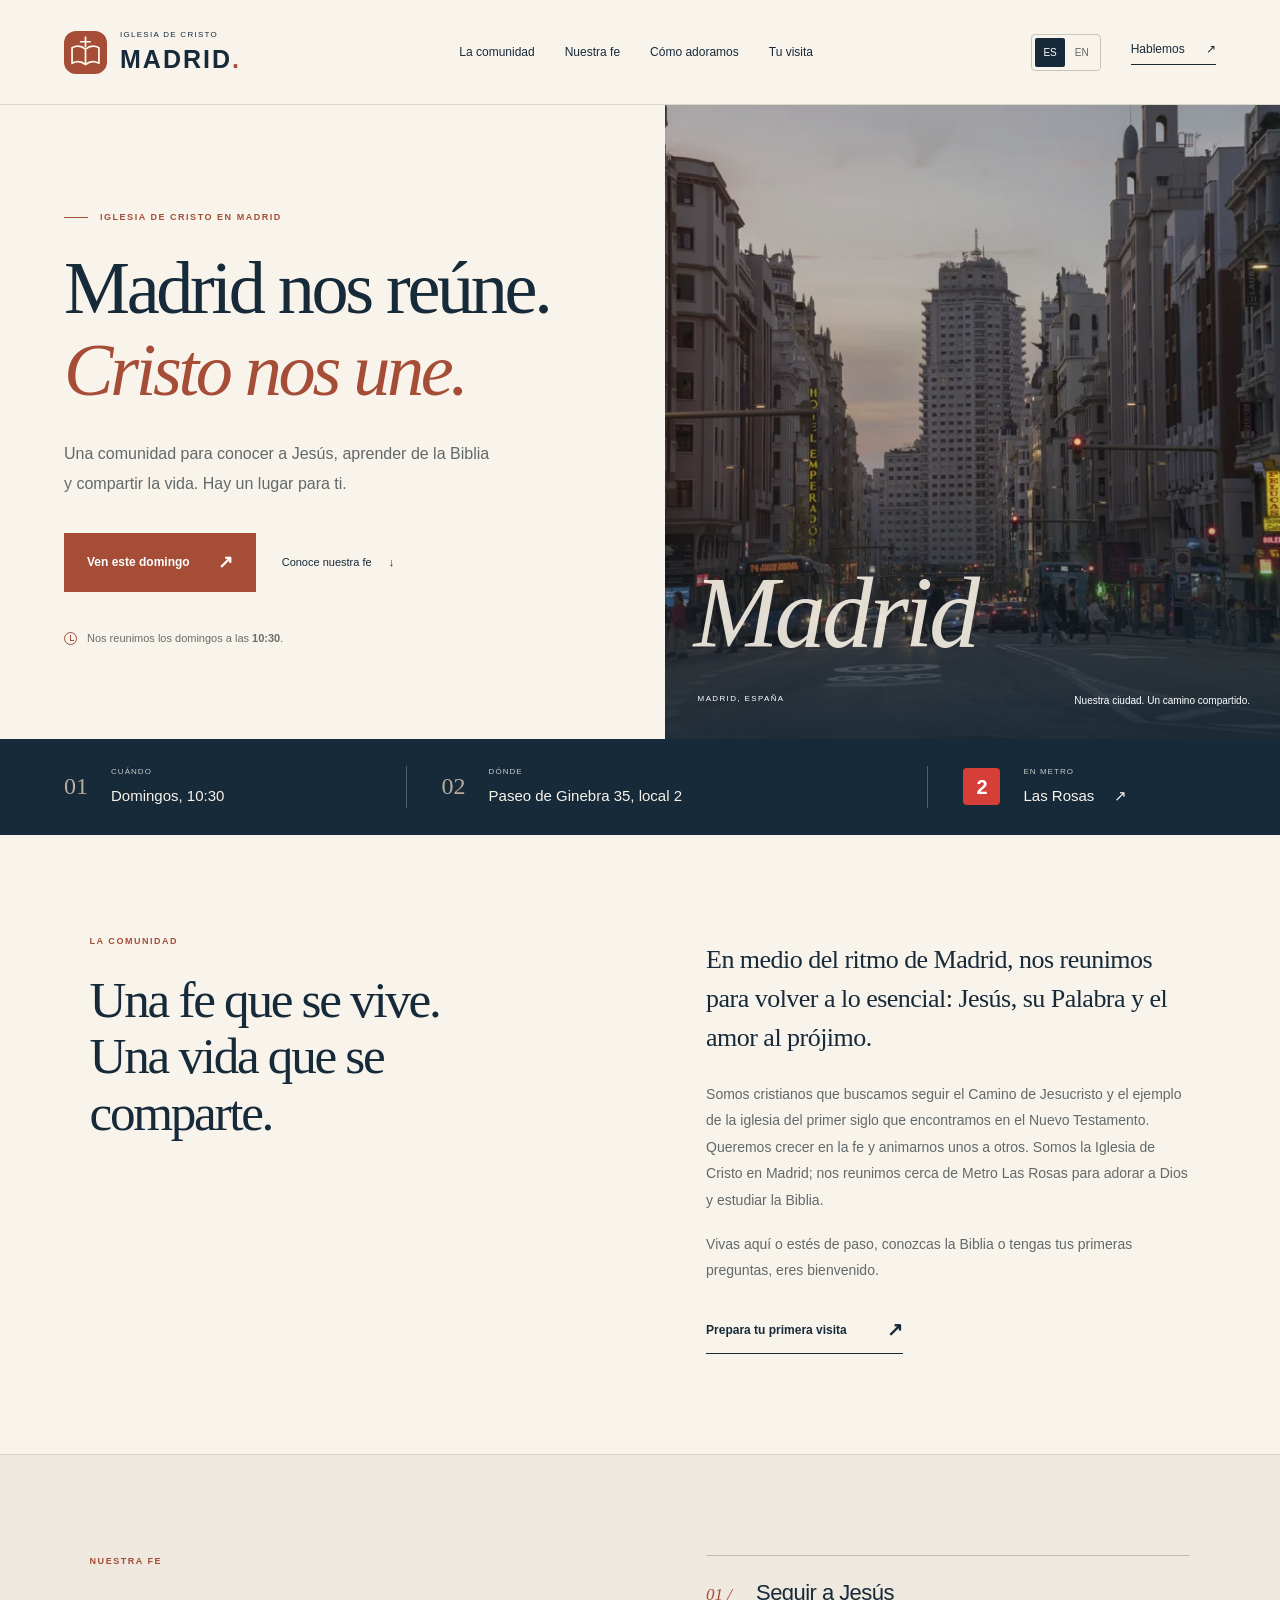
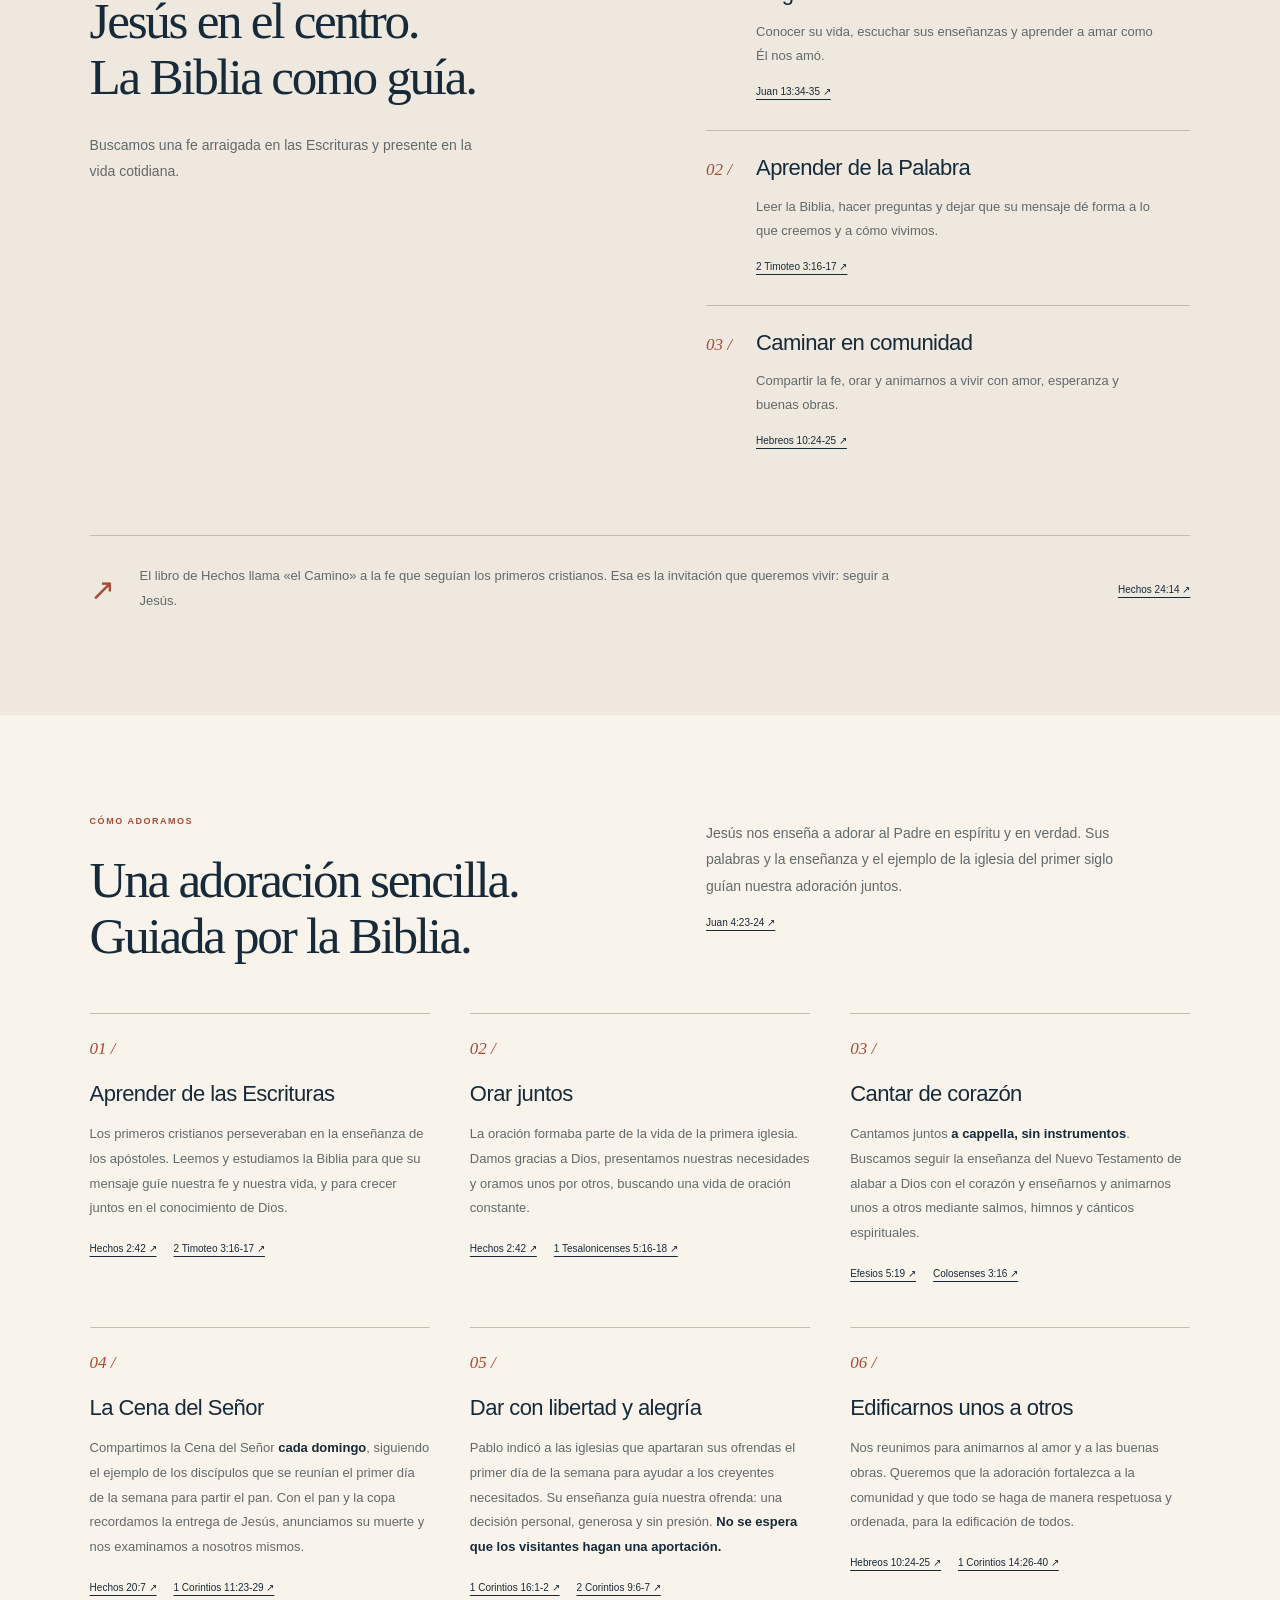
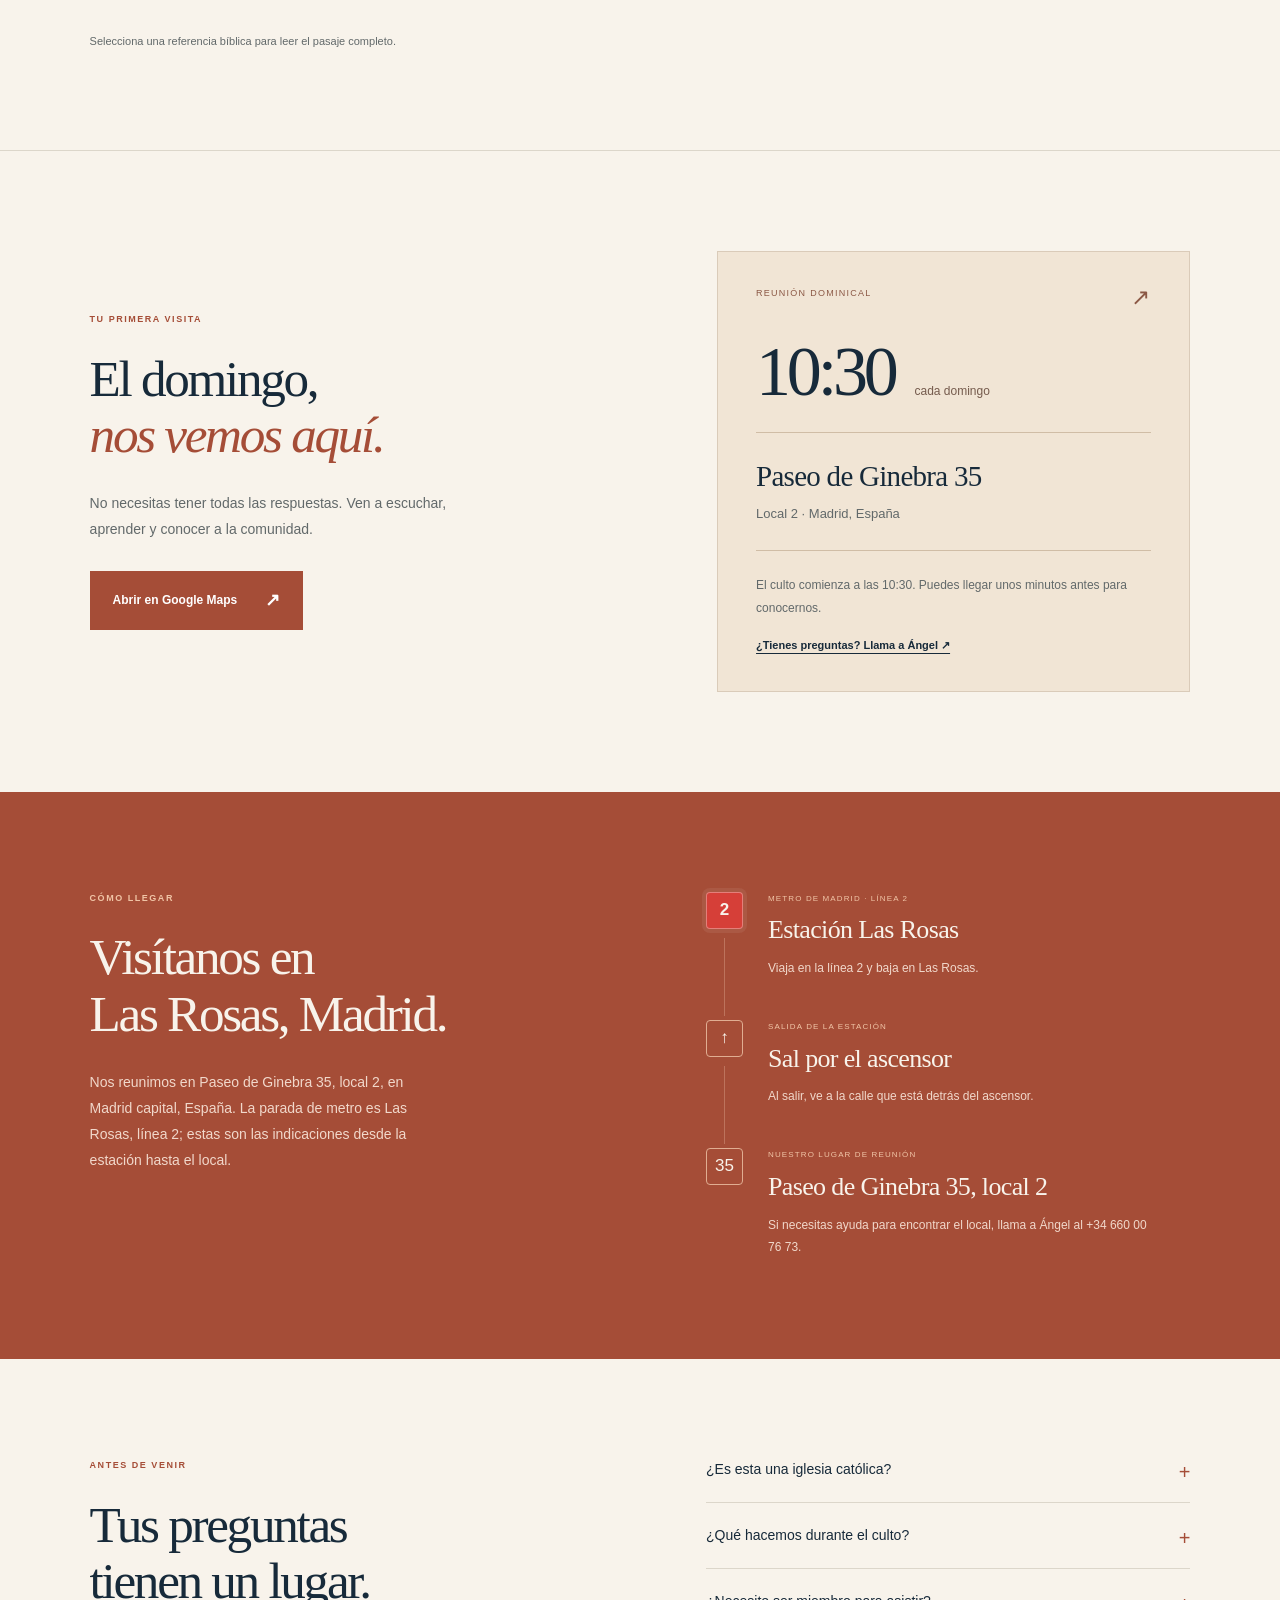
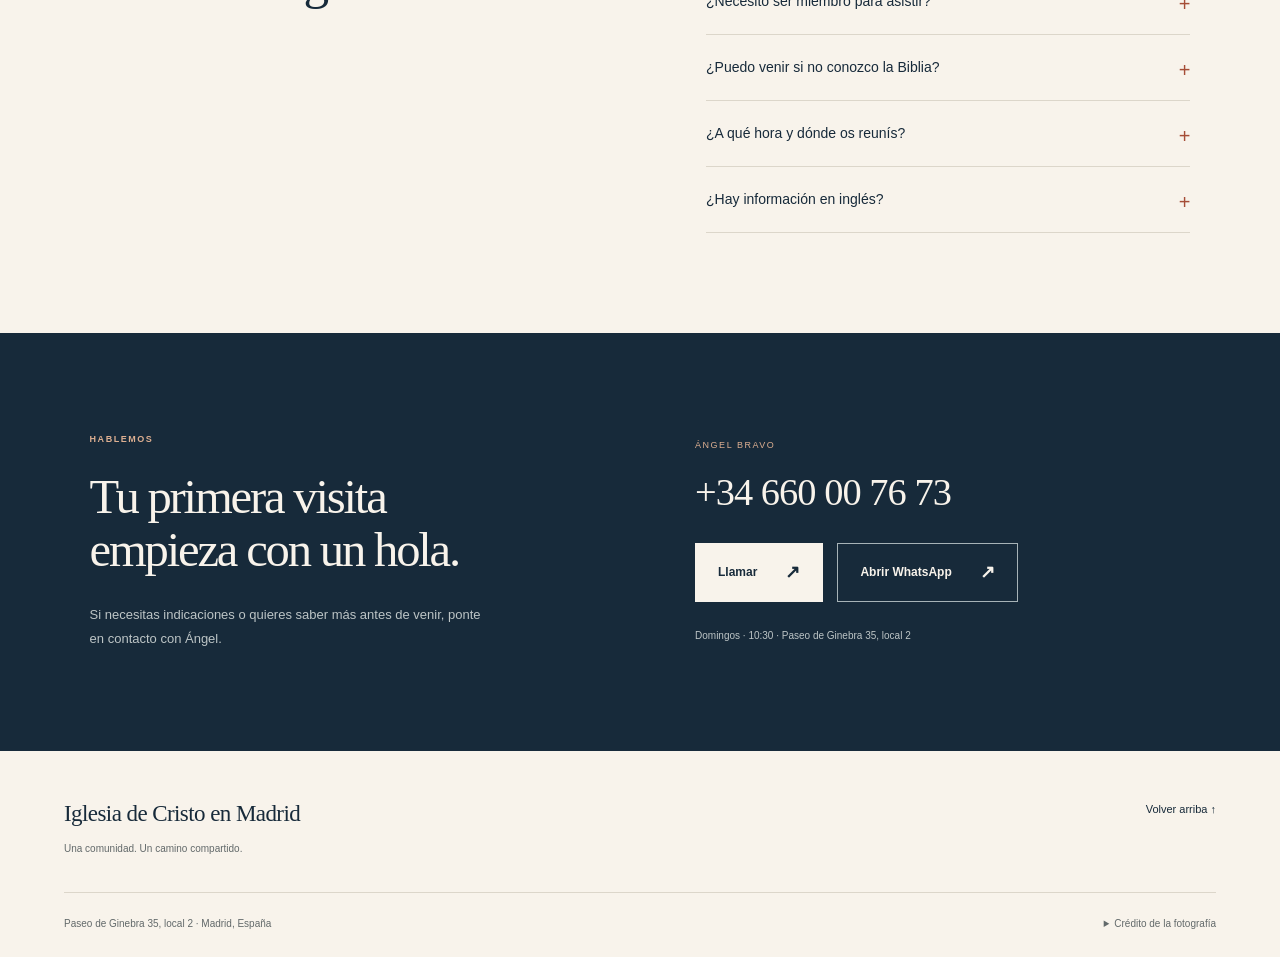
==== commit 96f5add5: "Clarify Madrid Spain and Las Rosas visitor information" ====
--- a/index.html
+++ b/index.html
@@ -36,7 +36,7 @@
 </div><p class="worship-read" data-i18n="worshipRead">Selecciona una referencia bíblica para leer el pasaje completo.</p>
 </section>
 <section aria-labelledby="visit-title" class="visit section" id="visita"><div class="visit-heading"><p class="eyebrow" data-i18n="visitLabel">TU PRIMERA VISITA</p><h2 data-i18n="visitTitle" id="visit-title">El domingo,<br/><em>nos vemos aquí.</em></h2><p data-i18n="visitIntro">No necesitas tener todas las respuestas. Ven a escuchar, aprender y conocer a la comunidad.</p><a class="button primary" data-i18n="visitMaps" href="https://www.google.com/maps/search/?api=1&amp;query=Paseo+de+Ginebra+35%2C+local+2%2C+Madrid%2C+Spain" rel="noopener noreferrer" target="_blank">Abrir en Google Maps <span aria-hidden="true">↗</span></a></div><div class="visit-card"><div class="card-topline"><span data-i18n="visitCardLabel">REUNIÓN DOMINICAL</span><span aria-hidden="true">↗</span></div><div class="meeting-time"><span>10:30</span><span data-i18n="visitSunday">cada domingo</span></div><div class="visit-location"><h3>Paseo de Ginebra 35</h3><p data-i18n="visitAddress">Local 2 · Madrid, España</p></div><div class="visit-card-footer"><p data-i18n="visitEarly">El culto comienza a las 10:30. Puedes llegar unos minutos antes para conocernos.</p><a data-i18n="visitCall" href="tel:+34660007673">¿Tienes preguntas? Llama a Ángel ↗</a></div></div></section>
-<section aria-labelledby="directions-title" class="directions section" id="llegar"><div class="directions-heading"><p class="eyebrow" data-i18n="directionsLabel">CÓMO LLEGAR</p><h2 data-i18n="directionsTitle" id="directions-title">A un trayecto<br/>de metro.</h2><p data-i18n="directionsIntro">Estas son las indicaciones para llegar al local desde la estación.</p></div><ol class="route"><li><span class="route-marker metro-number">2</span><div><p class="route-step" data-i18n="route1Label">METRO DE MADRID · LÍNEA 2</p><h3 data-i18n="route1Title">Estación Las Rosas</h3><p data-i18n="route1Copy">Viaja en la línea 2 y baja en Las Rosas.</p></div></li><li><span aria-hidden="true" class="route-marker">↑</span><div><p class="route-step" data-i18n="route2Label">SALIDA DE LA ESTACIÓN</p><h3 data-i18n="route2Title">Sal por el ascensor</h3><p data-i18n="route2Copy">Al salir, ve a la calle que está detrás del ascensor.</p></div></li><li><span aria-hidden="true" class="route-marker">35</span><div><p class="route-step" data-i18n="route3Label">NUESTRO LUGAR DE REUNIÓN</p><h3>Paseo de Ginebra 35, local 2</h3><p data-i18n="route3Copy">Si necesitas ayuda para encontrar el local, llama a Ángel al +34 660 00 76 73.</p></div></li></ol></section>
+<section aria-labelledby="directions-title" class="directions section" id="llegar"><div class="directions-heading"><p class="eyebrow" data-i18n="directionsLabel">CÓMO LLEGAR</p><h2 data-i18n="directionsTitle" id="directions-title">Visítanos en<br/>Las Rosas, Madrid.</h2><p data-i18n="directionsIntro">Nos reunimos en Paseo de Ginebra 35, local 2, en Madrid capital, España. La parada de metro es Las Rosas, línea 2; estas son las indicaciones desde la estación hasta el local.</p></div><ol class="route"><li><span class="route-marker metro-number">2</span><div><p class="route-step" data-i18n="route1Label">METRO DE MADRID · LÍNEA 2</p><h3 data-i18n="route1Title">Estación Las Rosas</h3><p data-i18n="route1Copy">Viaja en la línea 2 y baja en Las Rosas.</p></div></li><li><span aria-hidden="true" class="route-marker">↑</span><div><p class="route-step" data-i18n="route2Label">SALIDA DE LA ESTACIÓN</p><h3 data-i18n="route2Title">Sal por el ascensor</h3><p data-i18n="route2Copy">Al salir, ve a la calle que está detrás del ascensor.</p></div></li><li><span aria-hidden="true" class="route-marker">35</span><div><p class="route-step" data-i18n="route3Label">NUESTRO LUGAR DE REUNIÓN</p><h3>Paseo de Ginebra 35, local 2</h3><p data-i18n="route3Copy">Si necesitas ayuda para encontrar el local, llama a Ángel al +34 660 00 76 73.</p></div></li></ol></section>
 <section aria-labelledby="questions-title" class="questions section"><div><p class="eyebrow" data-i18n="questionsLabel">ANTES DE VENIR</p><h2 data-i18n="questionsTitle" id="questions-title">Tus preguntas<br/>tienen un lugar.</h2></div><div class="faq-list"><details><summary data-i18n="qCatholic">¿Es esta una iglesia católica?</summary><p data-i18n="aCatholic">No. Somos una Iglesia de Cristo: una comunidad de cristianos que busca seguir el Camino de Jesucristo y las enseñanzas y la práctica de la iglesia del primer siglo, tal como se recogen en el Nuevo Testamento. La Biblia es nuestra guía. Respetamos a nuestros vecinos de otras tradiciones.</p></details><details><summary data-i18n="qWorship">¿Qué hacemos durante el culto?</summary><p data-i18n="aWorship">Cantamos a cappella, oramos, aprendemos de las Escrituras, compartimos la Cena del Señor y damos voluntariamente. Consulta <a href="#adoracion">cómo adoramos y los pasajes que nos guían ↗</a>.</p></details><details><summary data-i18n="q1">¿Necesito ser miembro para asistir?</summary><p data-i18n="a1">No. Puedes venir a conocer a la comunidad y aprender con nosotros, aunque sea tu primera visita a una iglesia.</p></details><details><summary data-i18n="q2">¿Puedo venir si no conozco la Biblia?</summary><p data-i18n="a2">Sí. Ven con tus preguntas y con ganas de escuchar. No hace falta tener conocimientos previos.</p></details><details><summary data-i18n="q3">¿A qué hora y dónde os reunís?</summary><p data-i18n="a3">El culto comienza los domingos a las 10:30, hora de Madrid, en Paseo de Ginebra 35, local 2. La parada de metro es Las Rosas, línea 2.</p></details><details><summary data-i18n="q4">¿Hay información en inglés?</summary><p data-i18n="a4">Sí. Usa el selector ES / EN para leer esta web en inglés. Para consultar el idioma de las reuniones o la posibilidad de interpretación, ponte en contacto con Ángel.</p></details></div></section>
 <section aria-labelledby="contact-title" class="contact section" id="contacto"><div><p class="eyebrow" data-i18n="contactLabel">HABLEMOS</p><h2 data-i18n="contactTitle" id="contact-title">Tu primera visita<br/>empieza con un hola.</h2><p data-i18n="contactCopy">Si necesitas indicaciones o quieres saber más antes de venir, ponte en contacto con Ángel.</p></div><div class="contact-actions"><span class="contact-name">ÁNGEL BRAVO</span><a class="phone" href="tel:+34660007673">+34 660 00 76 73</a><div class="contact-buttons"><a class="button light" data-i18n="contactCall" href="tel:+34660007673">Llamar <span aria-hidden="true">↗</span></a><a class="button outline" data-i18n="contactWhatsapp" href="https://wa.me/34660007673" rel="noopener noreferrer" target="_blank">Abrir WhatsApp <span aria-hidden="true">↗</span></a></div><p data-i18n="contactTime">Domingos · 10:30 · Paseo de Ginebra 35, local 2</p></div></section>
 </main>
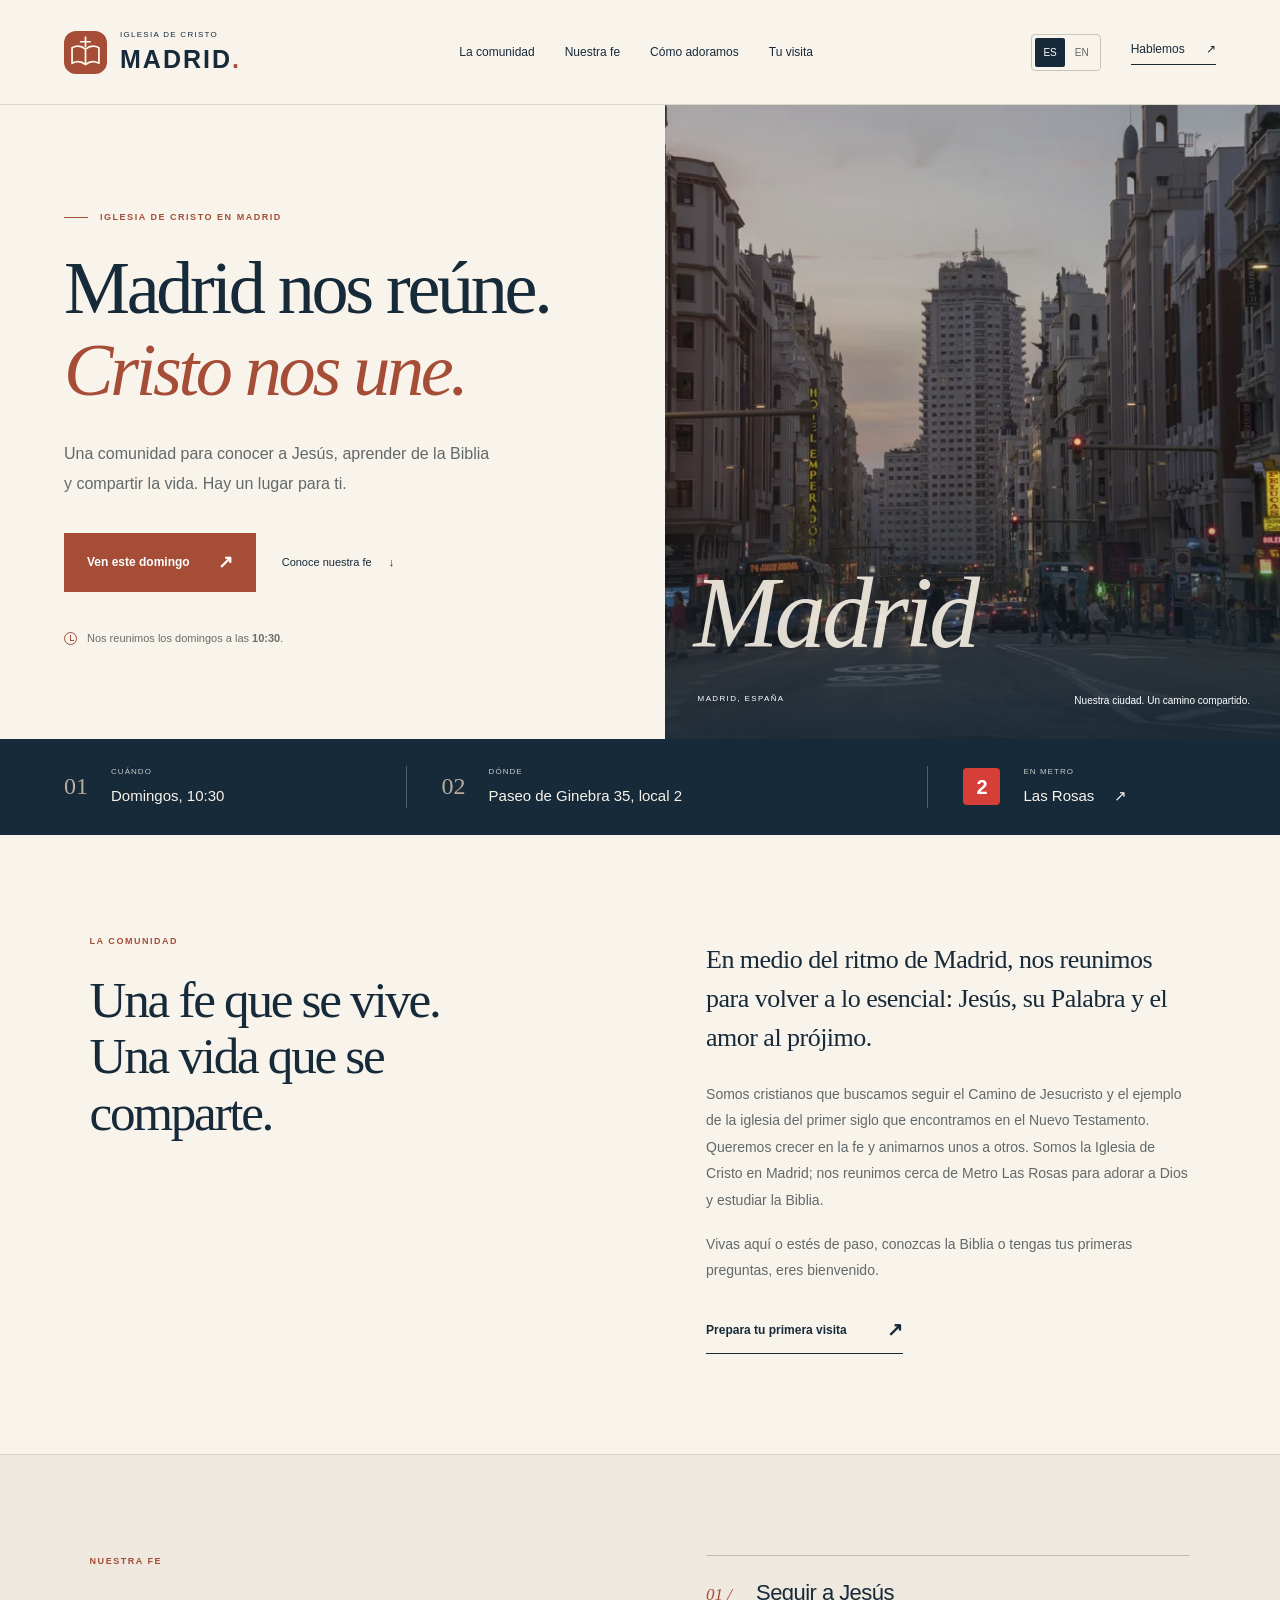
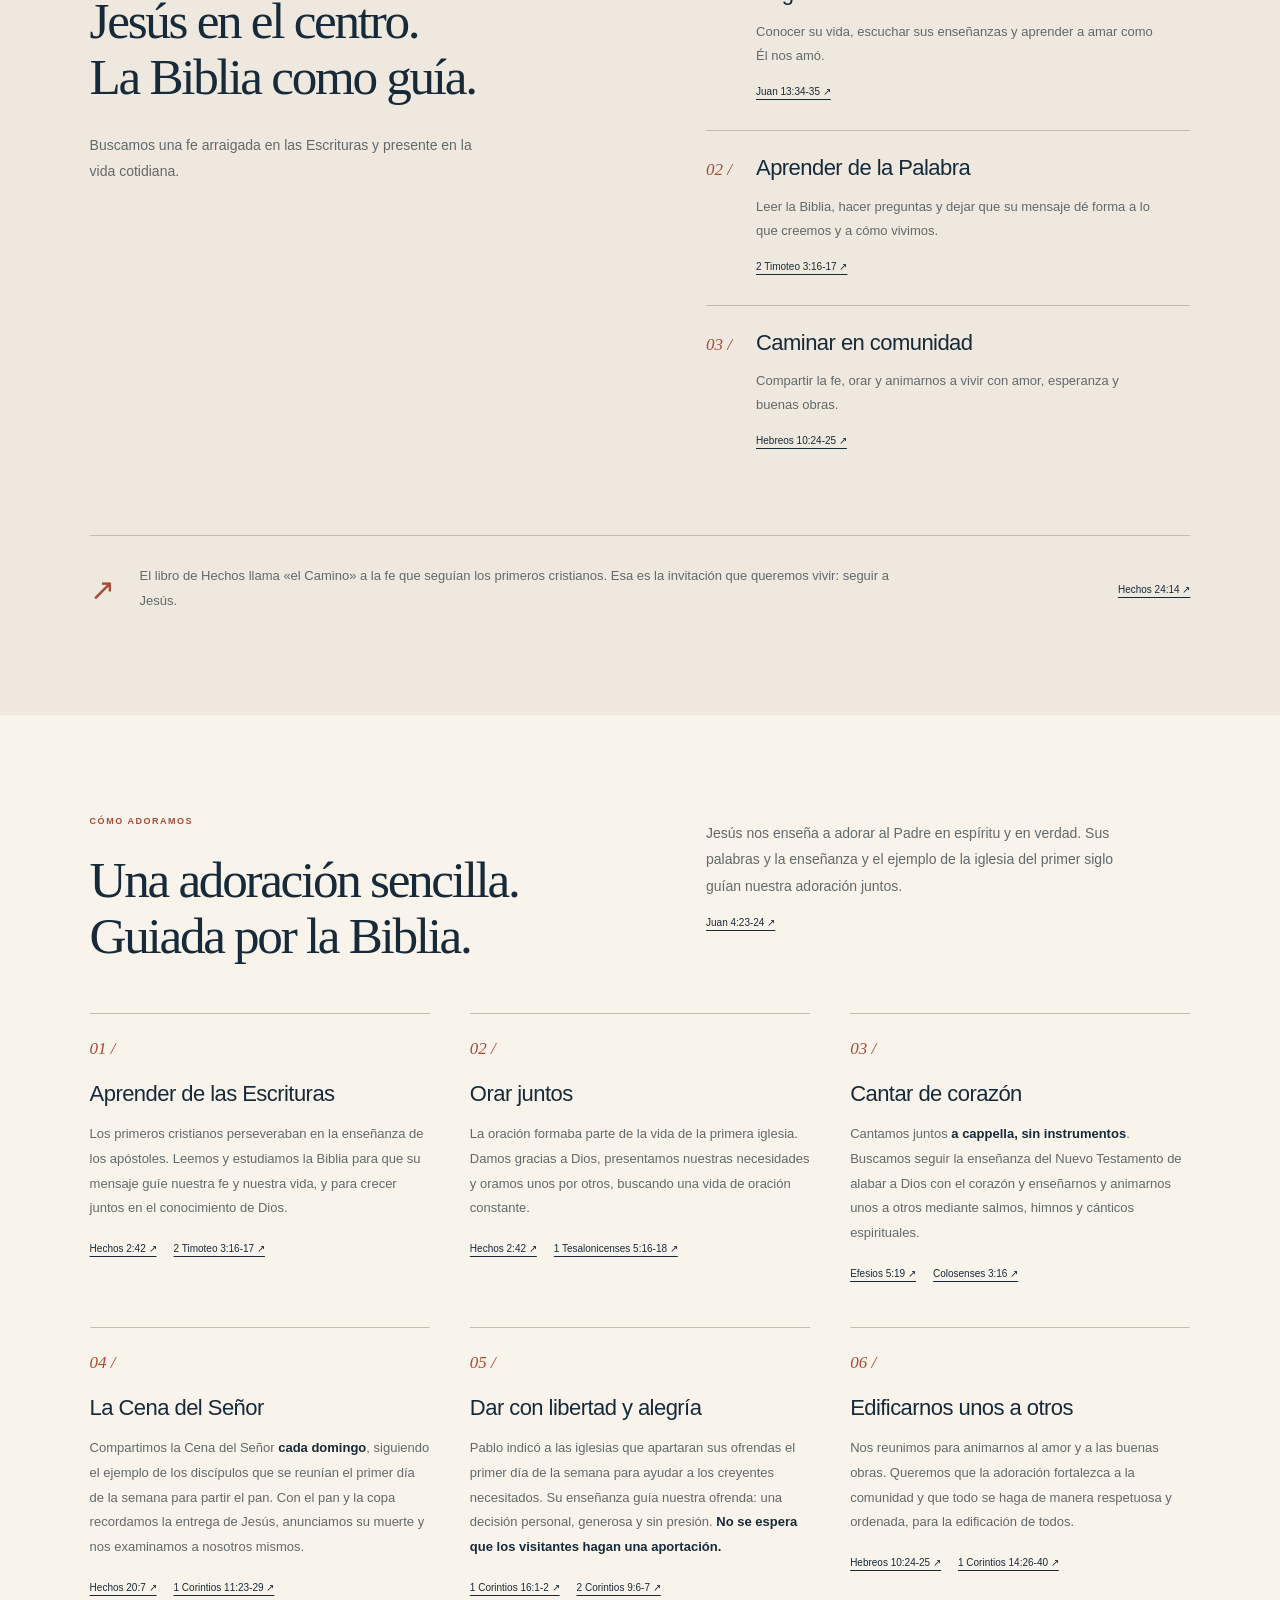
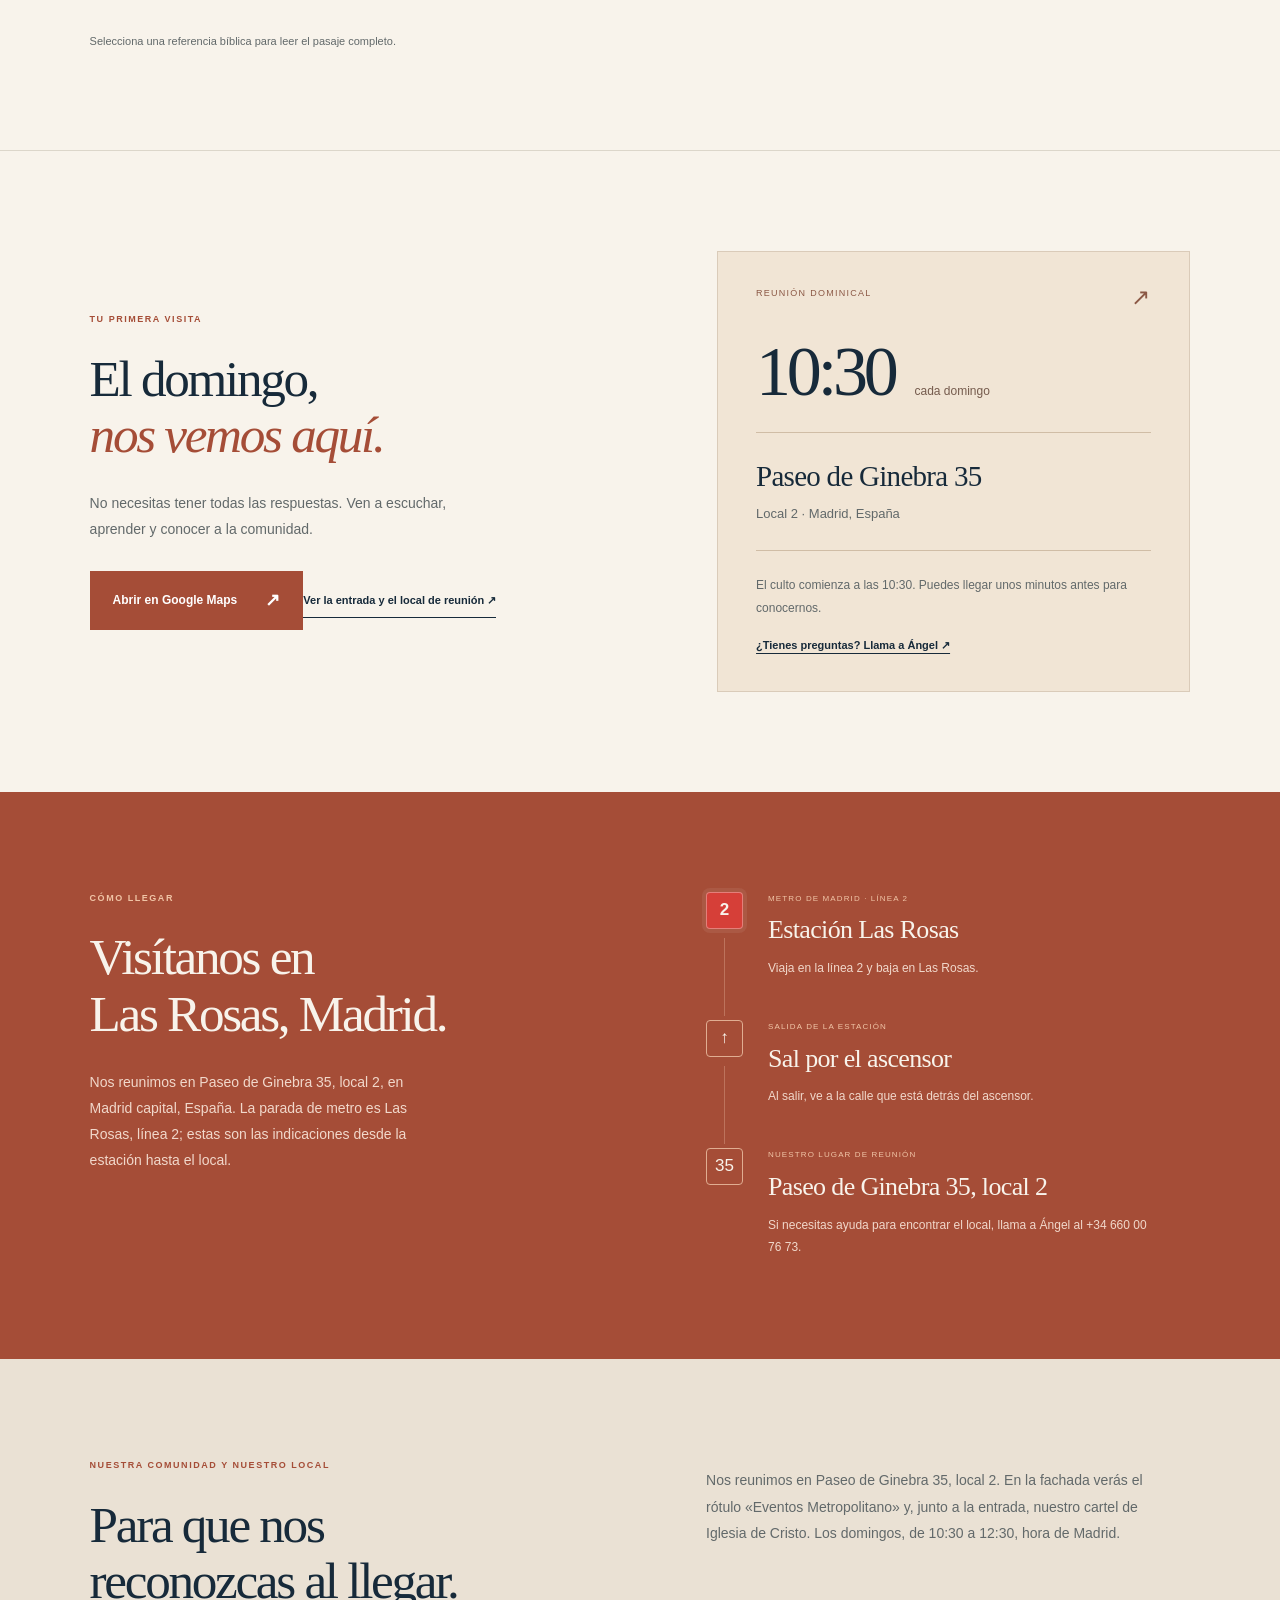
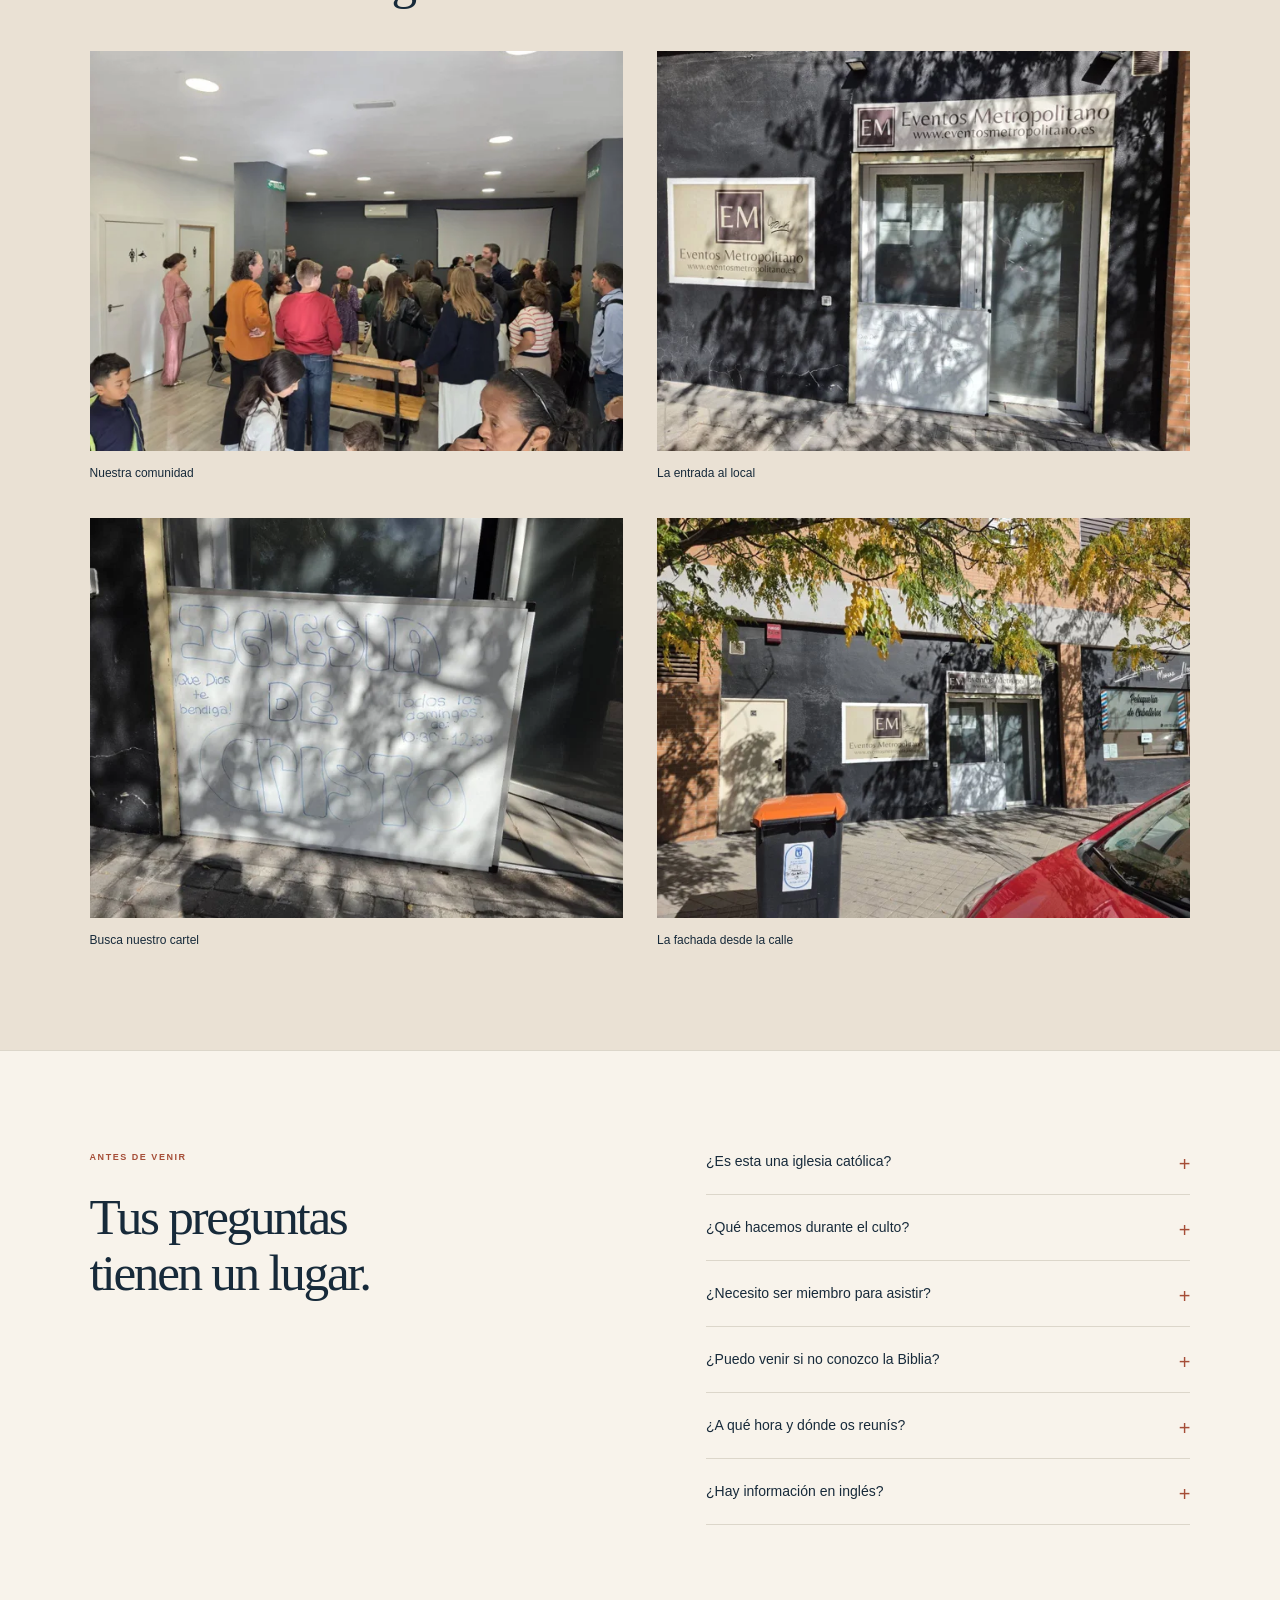
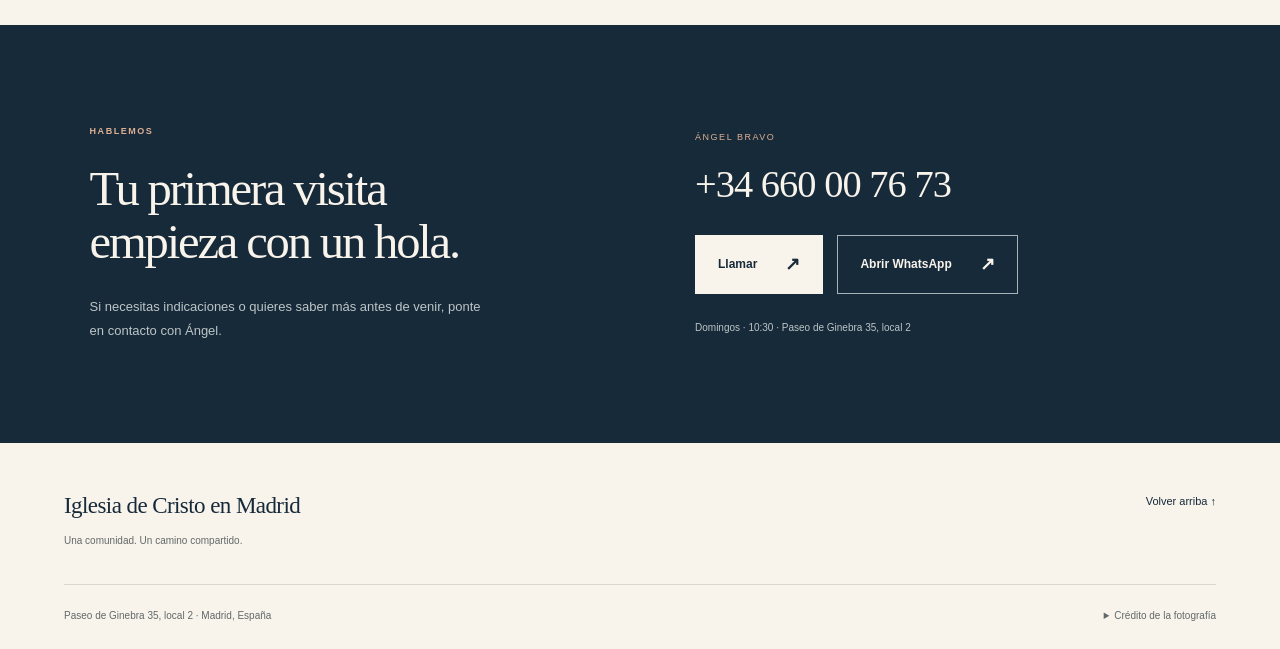
==== commit f135334b: "Add Madrid meeting place photos and Search Console verification" ====
--- a/index.html
+++ b/index.html
@@ -7,8 +7,8 @@
 <meta content="Iglesia de Cristo en Madrid. Culto dominical a las 10:30 en Paseo de Ginebra 35, local 2. Metro Las Rosas, línea 2. Biblia, oración y canto a capela." name="description"/>
 <meta content="#172a3a" name="theme-color"/>
 <link href="assets/mark.svg" rel="icon" type="image/svg+xml"/>
-<link href="styles.css?v=seo-20261025" rel="stylesheet"/><script defer="" src="app.js?v=seo-20261025"></script>
-<meta content="index,follow,max-image-preview:large" name="robots"/><link href="https://idc-madrid.org/" rel="canonical"/><link href="https://idc-madrid.org/" hreflang="es" rel="alternate"/><link href="https://idc-madrid.org/en/" hreflang="en" rel="alternate"/><link href="https://idc-madrid.org/" hreflang="x-default" rel="alternate"/><meta content="website" property="og:type"/><meta content="Iglesia de Cristo en Madrid" property="og:site_name"/><meta content="Iglesia de Cristo en Madrid | Las Rosas · Domingos 10:30" property="og:title"/><meta content="Iglesia de Cristo en Madrid. Culto dominical a las 10:30 en Paseo de Ginebra 35, local 2. Metro Las Rosas, línea 2. Biblia, oración y canto a capela." property="og:description"/><meta content="https://idc-madrid.org/" property="og:url"/><meta content="https://idc-madrid.org/assets/madrid-gran-via.jpg" property="og:image"/><meta content="es_ES" property="og:locale"/><meta content="en_GB" property="og:locale:alternate"/><script type="application/ld+json">{"@context": "https://schema.org", "@type": ["Church", "Organization"], "@id": "https://idc-madrid.org/#church", "url": "https://idc-madrid.org/", "name": "Iglesia de Cristo en Madrid", "alternateName": "Madrid Church of Christ", "telephone": "+34660007673", "address": {"@type": "PostalAddress", "streetAddress": "Paseo de Ginebra 35, local 2", "addressLocality": "Madrid", "addressRegion": "Madrid", "addressCountry": "ES"}, "description": "Iglesia de Cristo en Madrid. Culto dominical a las 10:30 en Paseo de Ginebra 35, local 2. Metro Las Rosas, línea 2. Biblia, oración y canto a capela. Culto dominical a las 10:30, hora de Madrid."}</script><script type="application/ld+json">{"@context": "https://schema.org", "@type": "WebPage", "url": "https://idc-madrid.org/", "name": "Iglesia de Cristo en Madrid | Las Rosas · Domingos 10:30", "description": "Iglesia de Cristo en Madrid. Culto dominical a las 10:30 en Paseo de Ginebra 35, local 2. Metro Las Rosas, línea 2. Biblia, oración y canto a capela.", "inLanguage": "es", "about": {"@id": "https://idc-madrid.org/#church"}}</script></head>
+<link href="styles.css?v=photos-20261025" rel="stylesheet"/><script defer="" src="app.js?v=photos-20261025"></script>
+<meta content="index,follow,max-image-preview:large" name="robots"/><link href="https://idc-madrid.org/" rel="canonical"/><link href="https://idc-madrid.org/" hreflang="es" rel="alternate"/><link href="https://idc-madrid.org/en/" hreflang="en" rel="alternate"/><link href="https://idc-madrid.org/" hreflang="x-default" rel="alternate"/><meta content="website" property="og:type"/><meta content="Iglesia de Cristo en Madrid" property="og:site_name"/><meta content="Iglesia de Cristo en Madrid | Las Rosas · Domingos 10:30" property="og:title"/><meta content="Iglesia de Cristo en Madrid. Culto dominical a las 10:30 en Paseo de Ginebra 35, local 2. Metro Las Rosas, línea 2. Biblia, oración y canto a capela." property="og:description"/><meta content="https://idc-madrid.org/" property="og:url"/><meta content="https://idc-madrid.org/assets/madrid-entrance.jpg" property="og:image"/><meta content="es_ES" property="og:locale"/><meta content="en_GB" property="og:locale:alternate"/><script type="application/ld+json">{"@context": "https://schema.org", "@type": ["Church", "Organization"], "@id": "https://idc-madrid.org/#church", "url": "https://idc-madrid.org/", "name": "Iglesia de Cristo en Madrid", "alternateName": "Madrid Church of Christ", "telephone": "+34660007673", "address": {"@type": "PostalAddress", "streetAddress": "Paseo de Ginebra 35, local 2", "addressLocality": "Madrid", "addressRegion": "Madrid", "addressCountry": "ES"}, "description": "Iglesia de Cristo en Madrid, Paseo de Ginebra 35, local 2. Reuniones dominicales de 10:30 a 12:30, hora de Madrid. Metro Las Rosas, línea 2.", "image": ["https://idc-madrid.org/assets/madrid-entrance.jpg", "https://idc-madrid.org/assets/madrid-church-sign.jpg", "https://idc-madrid.org/assets/madrid-community.jpg"]}</script><script type="application/ld+json">{"@context": "https://schema.org", "@type": "WebPage", "url": "https://idc-madrid.org/", "name": "Iglesia de Cristo en Madrid | Las Rosas · Domingos 10:30", "description": "Iglesia de Cristo en Madrid. Culto dominical a las 10:30 en Paseo de Ginebra 35, local 2. Metro Las Rosas, línea 2. Biblia, oración y canto a capela.", "inLanguage": "es", "about": {"@id": "https://idc-madrid.org/#church"}}</script></head>
 <body>
 <a class="skip" data-i18n="skip" href="#main">Saltar al contenido</a>
 <header class="site-header">
@@ -35,8 +35,8 @@
 <article><span class="worship-number">06 /</span><h3 data-i18n="worshipEncouragementTitle">Edificarnos unos a otros</h3><p data-i18n="worshipEncouragementCopy">Nos reunimos para animarnos al amor y a las buenas obras. Queremos que la adoración fortalezca a la comunidad y que todo se haga de manera respetuosa y ordenada, para la edificación de todos.</p><div class="worship-references"><a class="verse-link" data-i18n="worshipEncouragementVerse1" data-verse-en="Hebrews+10%3A24-25" data-verse-es="Hebreos+10%3A24-25" href="https://www.biblegateway.com/passage/?search=Hebreos+10%3A24-25&amp;version=RVR1960" rel="noopener noreferrer" target="_blank">Hebreos 10:24-25 ↗</a><a class="verse-link" data-i18n="worshipEncouragementVerse2" data-verse-en="1+Corinthians+14%3A26-40" data-verse-es="1+Corintios+14%3A26-40" href="https://www.biblegateway.com/passage/?search=1+Corintios+14%3A26-40&amp;version=RVR1960" rel="noopener noreferrer" target="_blank">1 Corintios 14:26-40 ↗</a></div></article>
 </div><p class="worship-read" data-i18n="worshipRead">Selecciona una referencia bíblica para leer el pasaje completo.</p>
 </section>
-<section aria-labelledby="visit-title" class="visit section" id="visita"><div class="visit-heading"><p class="eyebrow" data-i18n="visitLabel">TU PRIMERA VISITA</p><h2 data-i18n="visitTitle" id="visit-title">El domingo,<br/><em>nos vemos aquí.</em></h2><p data-i18n="visitIntro">No necesitas tener todas las respuestas. Ven a escuchar, aprender y conocer a la comunidad.</p><a class="button primary" data-i18n="visitMaps" href="https://www.google.com/maps/search/?api=1&amp;query=Paseo+de+Ginebra+35%2C+local+2%2C+Madrid%2C+Spain" rel="noopener noreferrer" target="_blank">Abrir en Google Maps <span aria-hidden="true">↗</span></a></div><div class="visit-card"><div class="card-topline"><span data-i18n="visitCardLabel">REUNIÓN DOMINICAL</span><span aria-hidden="true">↗</span></div><div class="meeting-time"><span>10:30</span><span data-i18n="visitSunday">cada domingo</span></div><div class="visit-location"><h3>Paseo de Ginebra 35</h3><p data-i18n="visitAddress">Local 2 · Madrid, España</p></div><div class="visit-card-footer"><p data-i18n="visitEarly">El culto comienza a las 10:30. Puedes llegar unos minutos antes para conocernos.</p><a data-i18n="visitCall" href="tel:+34660007673">¿Tienes preguntas? Llama a Ángel ↗</a></div></div></section>
-<section aria-labelledby="directions-title" class="directions section" id="llegar"><div class="directions-heading"><p class="eyebrow" data-i18n="directionsLabel">CÓMO LLEGAR</p><h2 data-i18n="directionsTitle" id="directions-title">Visítanos en<br/>Las Rosas, Madrid.</h2><p data-i18n="directionsIntro">Nos reunimos en Paseo de Ginebra 35, local 2, en Madrid capital, España. La parada de metro es Las Rosas, línea 2; estas son las indicaciones desde la estación hasta el local.</p></div><ol class="route"><li><span class="route-marker metro-number">2</span><div><p class="route-step" data-i18n="route1Label">METRO DE MADRID · LÍNEA 2</p><h3 data-i18n="route1Title">Estación Las Rosas</h3><p data-i18n="route1Copy">Viaja en la línea 2 y baja en Las Rosas.</p></div></li><li><span aria-hidden="true" class="route-marker">↑</span><div><p class="route-step" data-i18n="route2Label">SALIDA DE LA ESTACIÓN</p><h3 data-i18n="route2Title">Sal por el ascensor</h3><p data-i18n="route2Copy">Al salir, ve a la calle que está detrás del ascensor.</p></div></li><li><span aria-hidden="true" class="route-marker">35</span><div><p class="route-step" data-i18n="route3Label">NUESTRO LUGAR DE REUNIÓN</p><h3>Paseo de Ginebra 35, local 2</h3><p data-i18n="route3Copy">Si necesitas ayuda para encontrar el local, llama a Ángel al +34 660 00 76 73.</p></div></li></ol></section>
+<section aria-labelledby="visit-title" class="visit section" id="visita"><div class="visit-heading"><p class="eyebrow" data-i18n="visitLabel">TU PRIMERA VISITA</p><h2 data-i18n="visitTitle" id="visit-title">El domingo,<br/><em>nos vemos aquí.</em></h2><p data-i18n="visitIntro">No necesitas tener todas las respuestas. Ven a escuchar, aprender y conocer a la comunidad.</p><a class="button primary" data-i18n="visitMaps" href="https://www.google.com/maps/search/?api=1&amp;query=Paseo+de+Ginebra+35%2C+local+2%2C+Madrid%2C+Spain" rel="noopener noreferrer" target="_blank">Abrir en Google Maps <span aria-hidden="true">↗</span></a><a class="text-link visit-photo-link" data-i18n="visitPhotos" href="#fotos">Ver la entrada y el local de reunión ↗</a></div><div class="visit-card"><div class="card-topline"><span data-i18n="visitCardLabel">REUNIÓN DOMINICAL</span><span aria-hidden="true">↗</span></div><div class="meeting-time"><span>10:30</span><span data-i18n="visitSunday">cada domingo</span></div><div class="visit-location"><h3>Paseo de Ginebra 35</h3><p data-i18n="visitAddress">Local 2 · Madrid, España</p></div><div class="visit-card-footer"><p data-i18n="visitEarly">El culto comienza a las 10:30. Puedes llegar unos minutos antes para conocernos.</p><a data-i18n="visitCall" href="tel:+34660007673">¿Tienes preguntas? Llama a Ángel ↗</a></div></div></section>
+<section aria-labelledby="directions-title" class="directions section" id="llegar"><div class="directions-heading"><p class="eyebrow" data-i18n="directionsLabel">CÓMO LLEGAR</p><h2 data-i18n="directionsTitle" id="directions-title">Visítanos en<br/>Las Rosas, Madrid.</h2><p data-i18n="directionsIntro">Nos reunimos en Paseo de Ginebra 35, local 2, en Madrid capital, España. La parada de metro es Las Rosas, línea 2; estas son las indicaciones desde la estación hasta el local.</p></div><ol class="route"><li><span class="route-marker metro-number">2</span><div><p class="route-step" data-i18n="route1Label">METRO DE MADRID · LÍNEA 2</p><h3 data-i18n="route1Title">Estación Las Rosas</h3><p data-i18n="route1Copy">Viaja en la línea 2 y baja en Las Rosas.</p></div></li><li><span aria-hidden="true" class="route-marker">↑</span><div><p class="route-step" data-i18n="route2Label">SALIDA DE LA ESTACIÓN</p><h3 data-i18n="route2Title">Sal por el ascensor</h3><p data-i18n="route2Copy">Al salir, ve a la calle que está detrás del ascensor.</p></div></li><li><span aria-hidden="true" class="route-marker">35</span><div><p class="route-step" data-i18n="route3Label">NUESTRO LUGAR DE REUNIÓN</p><h3>Paseo de Ginebra 35, local 2</h3><p data-i18n="route3Copy">Si necesitas ayuda para encontrar el local, llama a Ángel al +34 660 00 76 73.</p></div></li></ol></section><section aria-labelledby="photos-title" class="meeting-photos section" id="fotos"><div class="photos-heading"><div><p class="eyebrow" data-i18n="photosLabel">NUESTRA COMUNIDAD Y NUESTRO LOCAL</p><h2 data-i18n="photosTitle" id="photos-title">Para que nos<br/>reconozcas al llegar.</h2></div><p data-i18n="photosIntro">Nos reunimos en Paseo de Ginebra 35, local 2. En la fachada verás el rótulo «Eventos Metropolitano» y, junto a la entrada, nuestro cartel de Iglesia de Cristo. Los domingos, de 10:30 a 12:30, hora de Madrid.</p></div><div class="photos-grid"><figure><picture><source sizes="(max-width: 760px) 100vw, 44vw" srcset="assets/madrid-community-640.webp 640w, assets/madrid-community-1280.webp 1280w" type="image/webp"/><img alt="Personas reunidas en el local de la Iglesia de Cristo en Madrid" decoding="async" height="960" loading="lazy" src="assets/madrid-community.jpg" width="1280"/></picture><figcaption data-i18n="photoCaption1">Nuestra comunidad</figcaption></figure><figure><picture><source sizes="(max-width: 760px) 100vw, 44vw" srcset="assets/madrid-entrance-640.webp 640w, assets/madrid-entrance-1280.webp 1280w" type="image/webp"/><img alt="Entrada al local de reunión con el rótulo Eventos Metropolitano y el cartel de Iglesia de Cristo" decoding="async" height="960" loading="lazy" src="assets/madrid-entrance.jpg" width="1280"/></picture><figcaption data-i18n="photoCaption2">La entrada al local</figcaption></figure><figure><picture><source sizes="(max-width: 760px) 100vw, 44vw" srcset="assets/madrid-church-sign-640.webp 640w, assets/madrid-church-sign-1280.webp 1280w" type="image/webp"/><img alt="Cartel de Iglesia de Cristo que indica reuniones los domingos de 10:30 a 12:30" decoding="async" height="960" loading="lazy" src="assets/madrid-church-sign.jpg" width="1280"/></picture><figcaption data-i18n="photoCaption3">Busca nuestro cartel</figcaption></figure><figure><picture><source sizes="(max-width: 760px) 100vw, 44vw" srcset="assets/madrid-street-front-640.webp 640w, assets/madrid-street-front-1280.webp 1280w" type="image/webp"/><img alt="Fachada del local de reunión en Paseo de Ginebra, con el rótulo Eventos Metropolitano" decoding="async" height="960" loading="lazy" src="assets/madrid-street-front.jpg" width="1280"/></picture><figcaption data-i18n="photoCaption4">La fachada desde la calle</figcaption></figure></div></section>
 <section aria-labelledby="questions-title" class="questions section"><div><p class="eyebrow" data-i18n="questionsLabel">ANTES DE VENIR</p><h2 data-i18n="questionsTitle" id="questions-title">Tus preguntas<br/>tienen un lugar.</h2></div><div class="faq-list"><details><summary data-i18n="qCatholic">¿Es esta una iglesia católica?</summary><p data-i18n="aCatholic">No. Somos una Iglesia de Cristo: una comunidad de cristianos que busca seguir el Camino de Jesucristo y las enseñanzas y la práctica de la iglesia del primer siglo, tal como se recogen en el Nuevo Testamento. La Biblia es nuestra guía. Respetamos a nuestros vecinos de otras tradiciones.</p></details><details><summary data-i18n="qWorship">¿Qué hacemos durante el culto?</summary><p data-i18n="aWorship">Cantamos a cappella, oramos, aprendemos de las Escrituras, compartimos la Cena del Señor y damos voluntariamente. Consulta <a href="#adoracion">cómo adoramos y los pasajes que nos guían ↗</a>.</p></details><details><summary data-i18n="q1">¿Necesito ser miembro para asistir?</summary><p data-i18n="a1">No. Puedes venir a conocer a la comunidad y aprender con nosotros, aunque sea tu primera visita a una iglesia.</p></details><details><summary data-i18n="q2">¿Puedo venir si no conozco la Biblia?</summary><p data-i18n="a2">Sí. Ven con tus preguntas y con ganas de escuchar. No hace falta tener conocimientos previos.</p></details><details><summary data-i18n="q3">¿A qué hora y dónde os reunís?</summary><p data-i18n="a3">El culto comienza los domingos a las 10:30, hora de Madrid, en Paseo de Ginebra 35, local 2. La parada de metro es Las Rosas, línea 2.</p></details><details><summary data-i18n="q4">¿Hay información en inglés?</summary><p data-i18n="a4">Sí. Usa el selector ES / EN para leer esta web en inglés. Para consultar el idioma de las reuniones o la posibilidad de interpretación, ponte en contacto con Ángel.</p></details></div></section>
 <section aria-labelledby="contact-title" class="contact section" id="contacto"><div><p class="eyebrow" data-i18n="contactLabel">HABLEMOS</p><h2 data-i18n="contactTitle" id="contact-title">Tu primera visita<br/>empieza con un hola.</h2><p data-i18n="contactCopy">Si necesitas indicaciones o quieres saber más antes de venir, ponte en contacto con Ángel.</p></div><div class="contact-actions"><span class="contact-name">ÁNGEL BRAVO</span><a class="phone" href="tel:+34660007673">+34 660 00 76 73</a><div class="contact-buttons"><a class="button light" data-i18n="contactCall" href="tel:+34660007673">Llamar <span aria-hidden="true">↗</span></a><a class="button outline" data-i18n="contactWhatsapp" href="https://wa.me/34660007673" rel="noopener noreferrer" target="_blank">Abrir WhatsApp <span aria-hidden="true">↗</span></a></div><p data-i18n="contactTime">Domingos · 10:30 · Paseo de Ginebra 35, local 2</p></div></section>
 </main>
--- a/styles.css
+++ b/styles.css
@@ -6,3 +6,13 @@
 @media(prefers-reduced-motion:reduce){html{scroll-behavior:auto}.button{transition:none}}
 
 .worship{border-bottom:1px solid var(--line)}.worship-heading{display:grid;grid-template-columns:1fr 1fr;gap:12%;align-items:start;margin-bottom:48px}.worship-heading>div:last-child{padding-top:5px}.worship-heading>div:last-child>p{font-size:14px;line-height:1.9;max-width:430px}.worship-grid{display:grid;grid-template-columns:repeat(3,minmax(0,1fr));gap:44px 40px}.worship-grid article{border-top:1px solid #c4bcaf;padding-top:21px}.worship-number{font-family:var(--serif);font-size:17px;font-style:italic;color:var(--clay)}.worship-grid h3{margin:16px 0 14px}.worship-grid article>p{font-size:13px;line-height:1.9}.worship-grid strong{font-weight:600;color:var(--ink)}.worship-references{display:flex;flex-wrap:wrap;gap:8px 17px;margin-top:18px}.worship-references .verse-link{margin-top:0;line-height:1.9}.worship-read{font-size:11px;margin-top:35px}.faq-list p a{text-decoration:underline;text-underline-offset:3px}@media(max-width:1100px){.worship-grid{grid-template-columns:repeat(2,minmax(0,1fr));gap:35px}}@media(max-width:760px){.worship-heading{grid-template-columns:1fr;gap:24px;margin-bottom:33px}.worship-heading>div:last-child{padding:0}.worship-heading>div:last-child>p{font-size:13px}.worship-grid{grid-template-columns:1fr;gap:29px}.worship-grid h3{font-size:22px;margin:12px 0}.worship-grid article>p{font-size:13px}.worship-read{font-size:10px;margin-top:28px}}
+
+.meeting-photos{background:var(--sand);border-bottom:1px solid var(--line)}
+.photos-heading{display:grid;grid-template-columns:1fr 1fr;gap:12%;align-items:start;margin-bottom:42px}
+.photos-heading>p{font-size:14px;line-height:1.9;padding-top:8px;max-width:450px}
+.photos-grid{display:grid;grid-template-columns:repeat(2,minmax(0,1fr));gap:34px}
+.photos-grid figure{min-width:0}.photos-grid picture{display:block}
+.photos-grid img{width:100%;height:auto;aspect-ratio:4/3;object-fit:cover}
+.photos-grid figcaption{font-size:12px;color:var(--ink);margin-top:12px}
+.visit-photo-link{margin-top:20px;font-size:11px;gap:0}
+@media(max-width:760px){.photos-heading{grid-template-columns:1fr;gap:22px;margin-bottom:30px}.photos-heading>p{padding-top:0;font-size:13px}.photos-grid{grid-template-columns:1fr;gap:27px}}
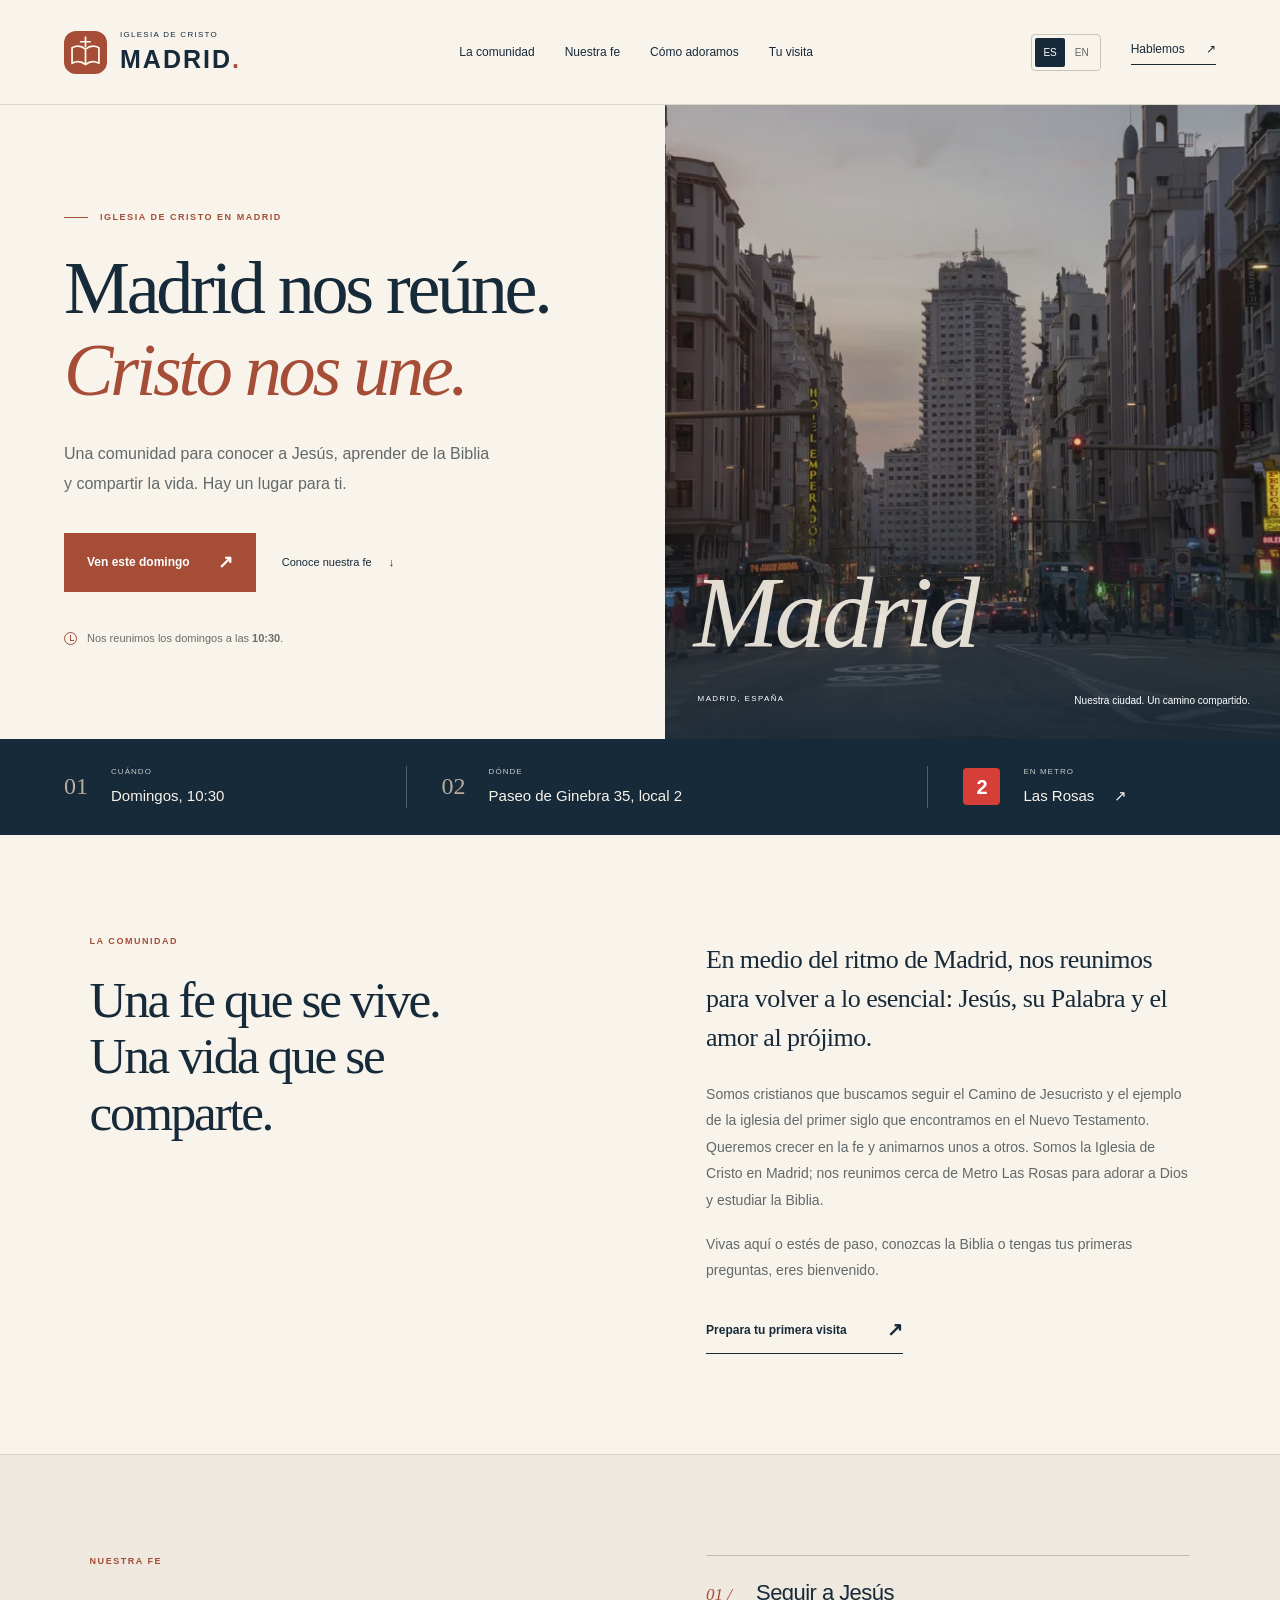
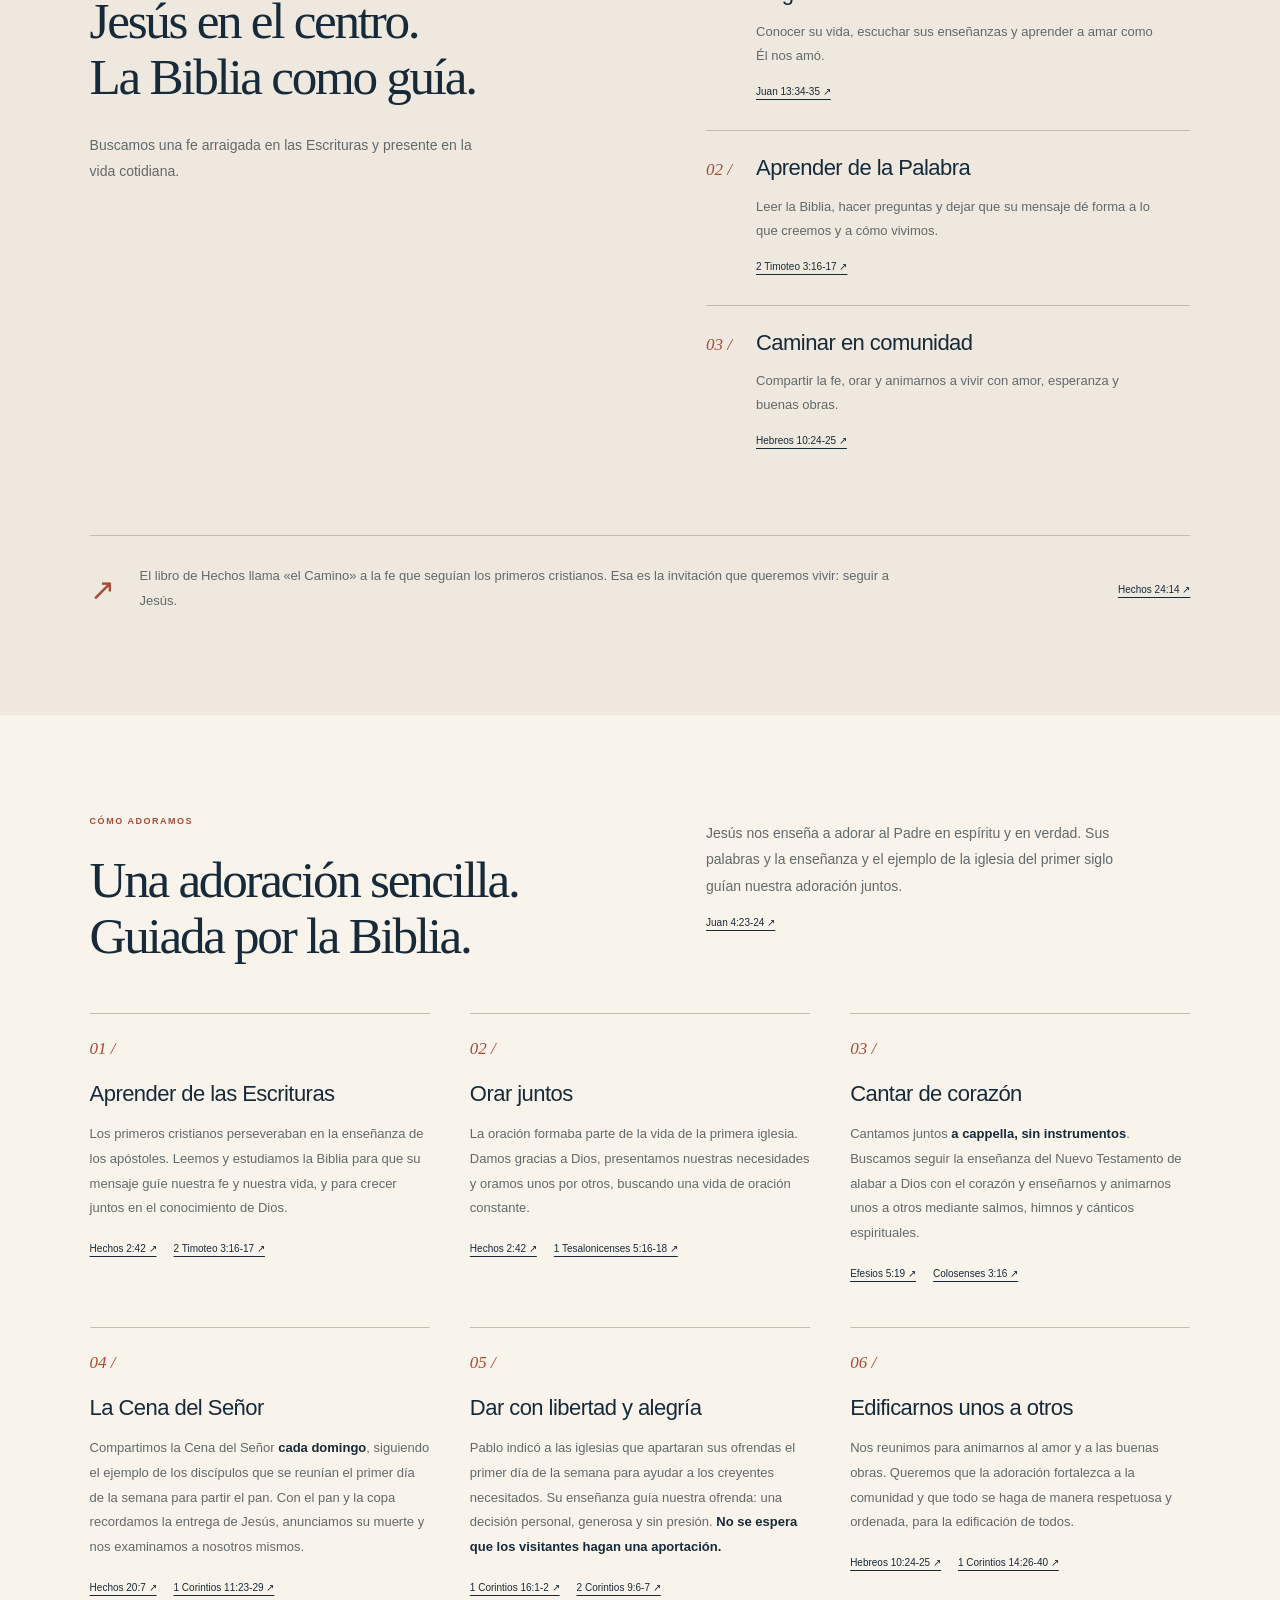
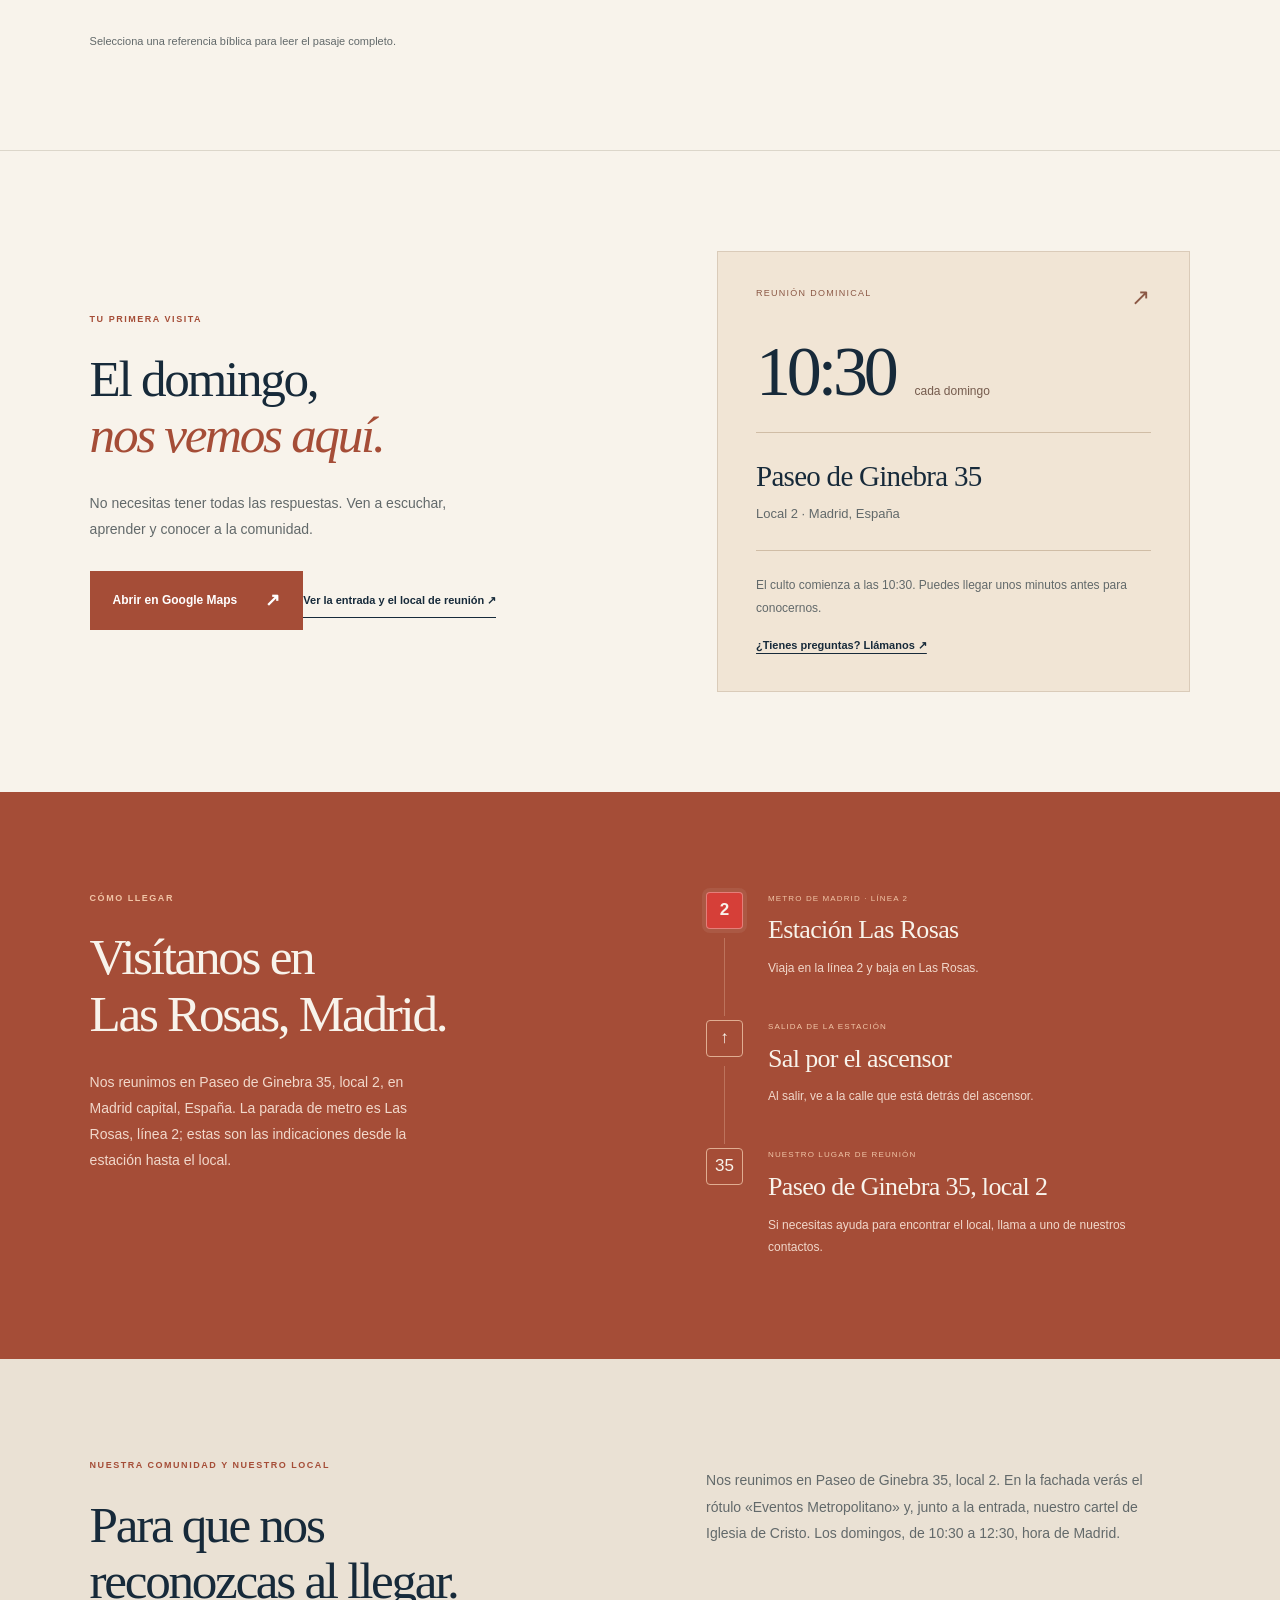
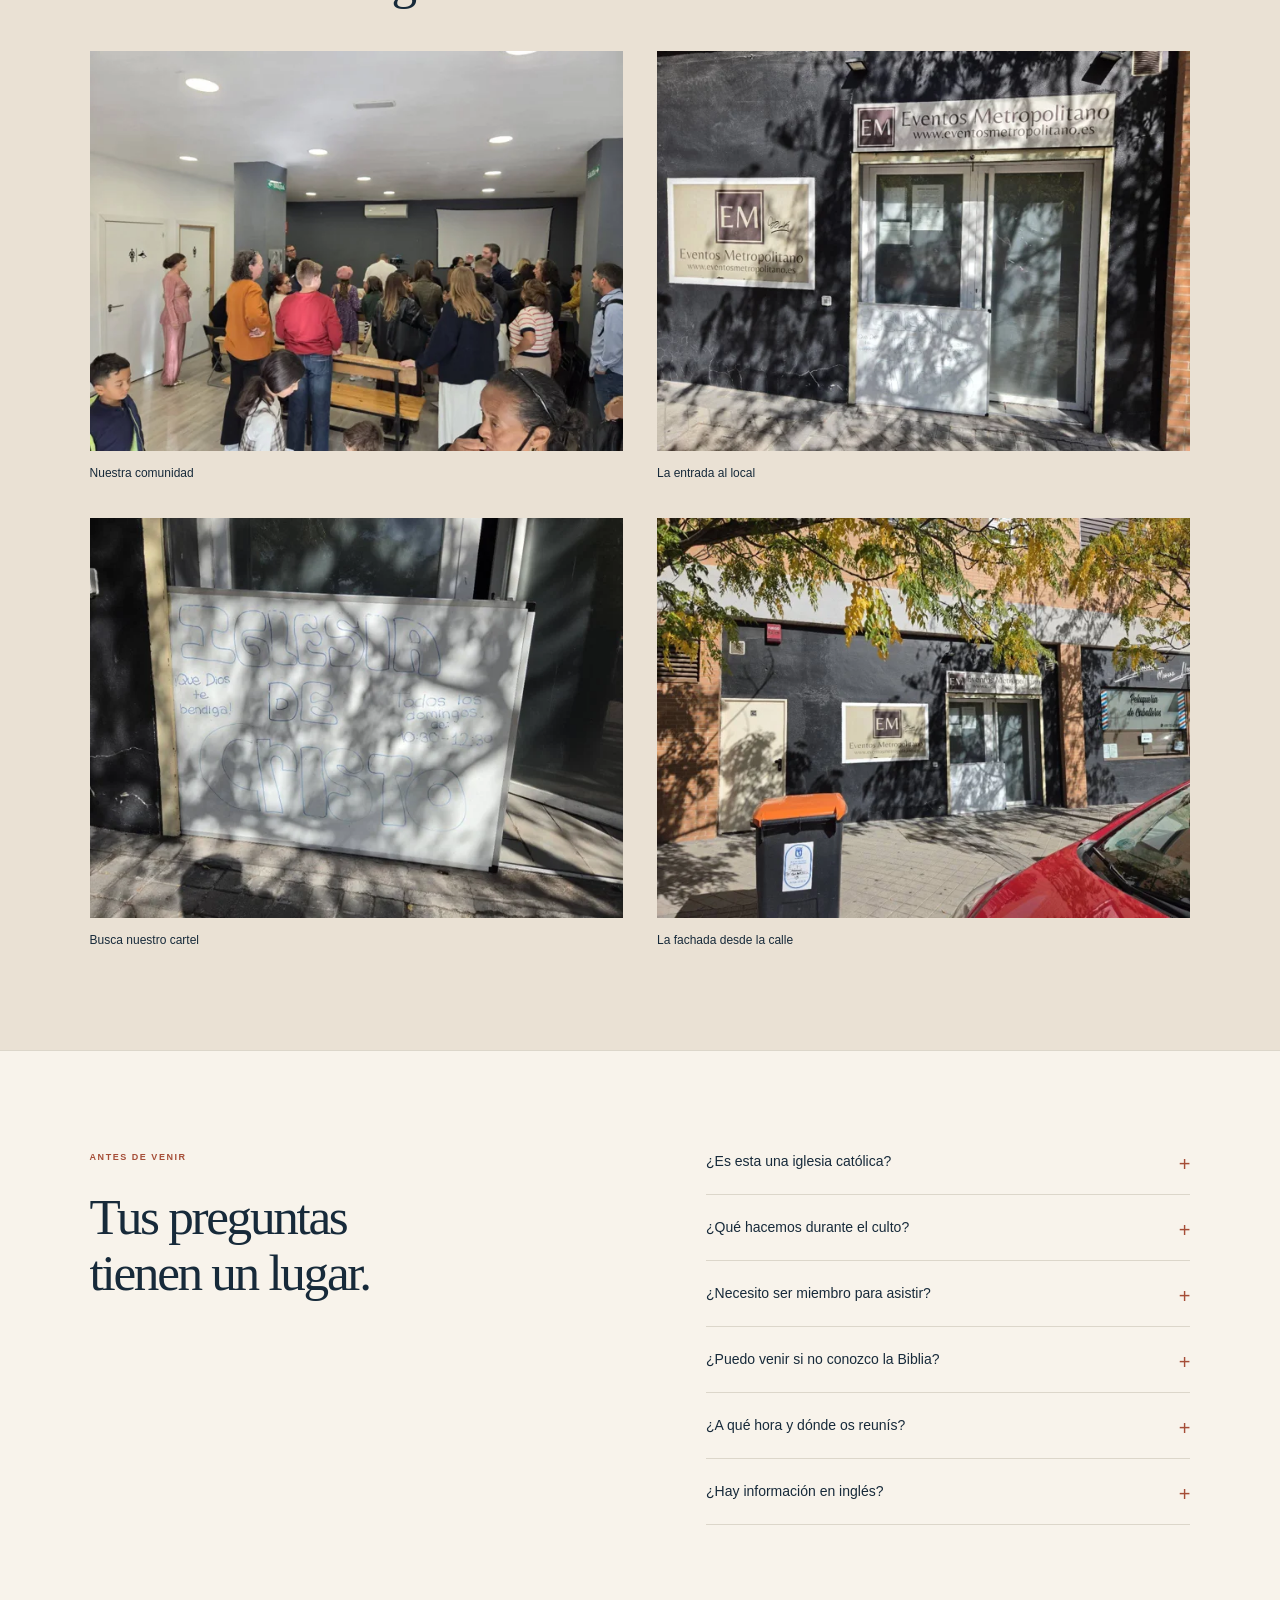
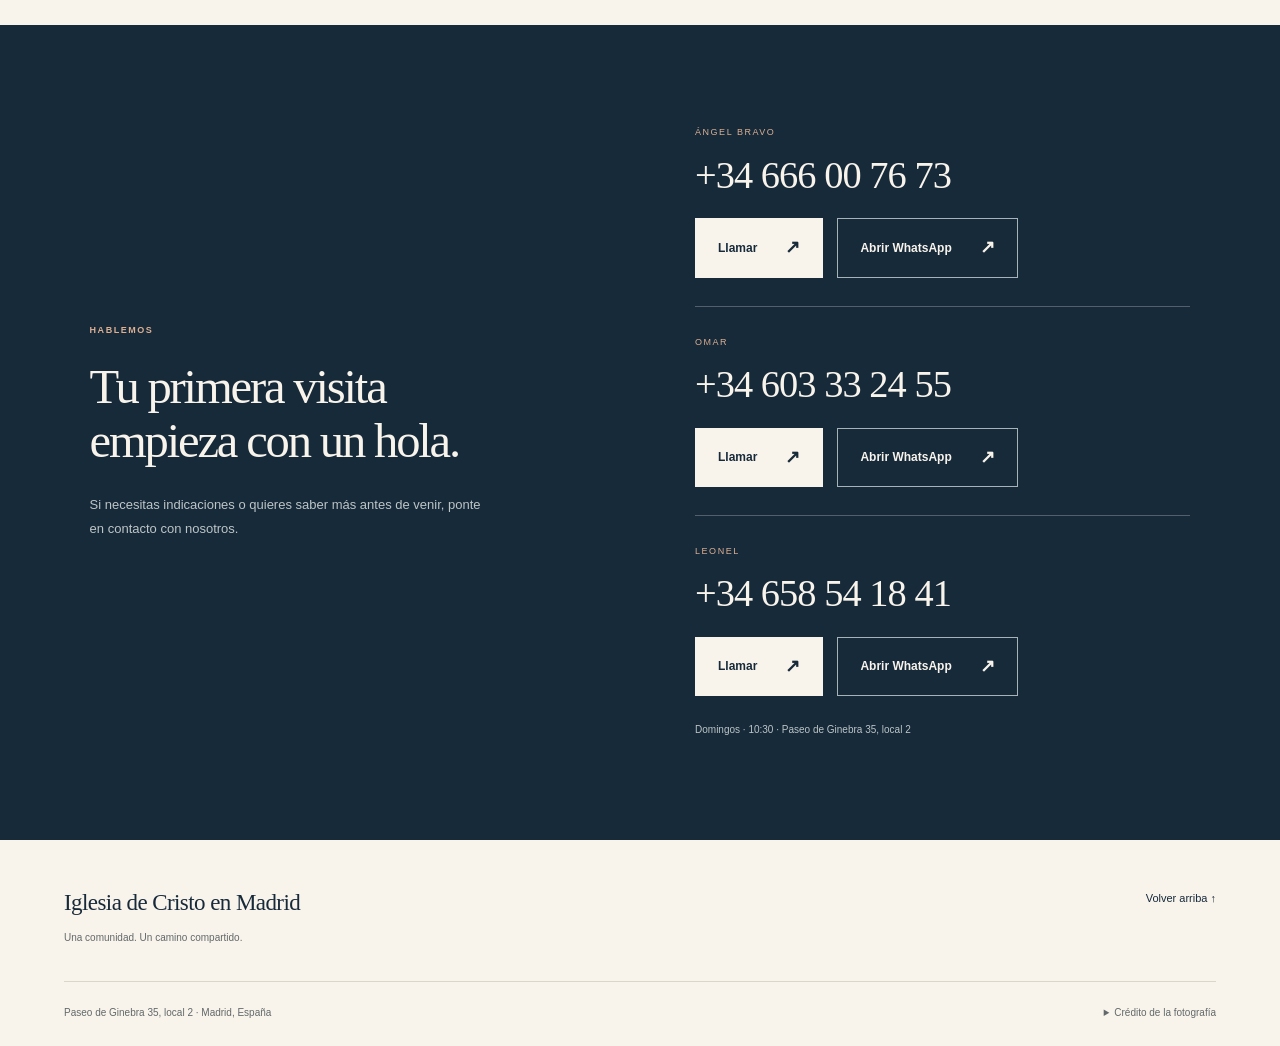
==== commit 0303fa8e: "Update public contact numbers Correct Ángel’s phone number and add Omar and Leonel with direct call " ====
--- a/index.html
+++ b/index.html
@@ -1,44 +1,44 @@
-<!DOCTYPE html>
-
-<html lang="es">
-<head>
-<meta charset="utf-8"/><meta content="width=device-width, initial-scale=1" name="viewport"/>
-<title>Iglesia de Cristo en Madrid | Las Rosas · Domingos 10:30</title>
-<meta content="Iglesia de Cristo en Madrid. Culto dominical a las 10:30 en Paseo de Ginebra 35, local 2. Metro Las Rosas, línea 2. Biblia, oración y canto a capela." name="description"/>
-<meta content="#172a3a" name="theme-color"/>
-<link href="assets/mark.svg" rel="icon" type="image/svg+xml"/>
-<link href="styles.css?v=photos-20261025" rel="stylesheet"/><script defer="" src="app.js?v=photos-20261025"></script>
-<meta content="index,follow,max-image-preview:large" name="robots"/><link href="https://idc-madrid.org/" rel="canonical"/><link href="https://idc-madrid.org/" hreflang="es" rel="alternate"/><link href="https://idc-madrid.org/en/" hreflang="en" rel="alternate"/><link href="https://idc-madrid.org/" hreflang="x-default" rel="alternate"/><meta content="website" property="og:type"/><meta content="Iglesia de Cristo en Madrid" property="og:site_name"/><meta content="Iglesia de Cristo en Madrid | Las Rosas · Domingos 10:30" property="og:title"/><meta content="Iglesia de Cristo en Madrid. Culto dominical a las 10:30 en Paseo de Ginebra 35, local 2. Metro Las Rosas, línea 2. Biblia, oración y canto a capela." property="og:description"/><meta content="https://idc-madrid.org/" property="og:url"/><meta content="https://idc-madrid.org/assets/madrid-entrance.jpg" property="og:image"/><meta content="es_ES" property="og:locale"/><meta content="en_GB" property="og:locale:alternate"/><script type="application/ld+json">{"@context": "https://schema.org", "@type": ["Church", "Organization"], "@id": "https://idc-madrid.org/#church", "url": "https://idc-madrid.org/", "name": "Iglesia de Cristo en Madrid", "alternateName": "Madrid Church of Christ", "telephone": "+34660007673", "address": {"@type": "PostalAddress", "streetAddress": "Paseo de Ginebra 35, local 2", "addressLocality": "Madrid", "addressRegion": "Madrid", "addressCountry": "ES"}, "description": "Iglesia de Cristo en Madrid, Paseo de Ginebra 35, local 2. Reuniones dominicales de 10:30 a 12:30, hora de Madrid. Metro Las Rosas, línea 2.", "image": ["https://idc-madrid.org/assets/madrid-entrance.jpg", "https://idc-madrid.org/assets/madrid-church-sign.jpg", "https://idc-madrid.org/assets/madrid-community.jpg"]}</script><script type="application/ld+json">{"@context": "https://schema.org", "@type": "WebPage", "url": "https://idc-madrid.org/", "name": "Iglesia de Cristo en Madrid | Las Rosas · Domingos 10:30", "description": "Iglesia de Cristo en Madrid. Culto dominical a las 10:30 en Paseo de Ginebra 35, local 2. Metro Las Rosas, línea 2. Biblia, oración y canto a capela.", "inLanguage": "es", "about": {"@id": "https://idc-madrid.org/#church"}}</script></head>
-<body>
-<a class="skip" data-i18n="skip" href="#main">Saltar al contenido</a>
-<header class="site-header">
-<a aria-label="Iglesia de Cristo en Madrid" class="brand" href="#inicio"><img alt="" height="43" src="assets/mark.svg" width="43"/><span><span class="brand-small" data-i18n="brandSmall">IGLESIA DE CRISTO</span><strong>MADRID<span class="brand-period">.</span></strong></span></a>
-<nav aria-label="Navegación principal" id="navigation"><a data-i18n="navCommunity" href="#comunidad">La comunidad</a><a data-i18n="navFaith" href="#fe">Nuestra fe</a><a data-i18n="navWorship" href="#adoracion">Cómo adoramos</a><a data-i18n="navVisit" href="#visita">Tu visita</a></nav>
-<div class="header-tools"><div aria-label="Idioma / Language" class="language-switch"><a aria-current="page" data-lang="es" href="https://idc-madrid.org/" hreflang="es" lang="es">ES</a><a data-lang="en" href="https://idc-madrid.org/en/" hreflang="en" lang="en">EN</a></div><a class="header-contact" data-i18n="navContact" href="#contacto">Hablemos <span aria-hidden="true">↗</span></a><button aria-controls="navigation" aria-expanded="false" aria-label="Abrir menú" class="menu-toggle" type="button"><span></span><span></span></button></div>
-</header>
-<main id="main">
-<section aria-labelledby="hero-title" class="hero" id="inicio">
-<div class="hero-copy"><p class="eyebrow"><span class="short-line"></span><span data-i18n="heroLabel">IGLESIA DE CRISTO EN MADRID</span></p><h1 data-i18n="heroTitle" id="hero-title">Madrid nos reúne.<br/><em>Cristo nos une.</em></h1><p class="hero-description" data-i18n="heroDescription">Una comunidad para conocer a Jesús, aprender de la Biblia y compartir la vida. Hay un lugar para ti.</p><div class="hero-actions"><a class="button primary" data-i18n="heroCta" href="#visita">Ven este domingo <span aria-hidden="true">↗</span></a><a class="quiet-link" data-i18n="heroMore" href="#fe">Conoce nuestra fe <span aria-hidden="true">↓</span></a></div><div class="hero-note"><span aria-hidden="true" class="clock-icon"></span><p data-i18n="heroNote">Nos reunimos los domingos a las <strong>10:30</strong>.</p></div></div>
-<figure class="hero-photo"><picture><source sizes="(max-width: 760px) 100vw, 50vw" srcset="assets/madrid-gran-via-640.webp 640w, assets/madrid-gran-via-1280.webp 1280w" type="image/webp"/><img alt="La Gran Vía de Madrid al atardecer" decoding="async" fetchpriority="high" height="5302" src="assets/madrid-gran-via.jpg" width="3536"/></picture><figcaption><span>MADRID, ESPAÑA</span><span data-i18n="photoCaption">Nuestra ciudad. Un camino compartido.</span></figcaption><span aria-hidden="true" class="photo-word">Madrid</span></figure>
-</section>
-<section aria-label="Información de la reunión" class="meeting-strip"><div><span class="strip-number">01</span><p><span class="strip-label" data-i18n="stripWhen">CUÁNDO</span><strong data-i18n="stripTime">Domingos, 10:30</strong></p></div><div><span class="strip-number">02</span><p><span class="strip-label" data-i18n="stripWhere">DÓNDE</span><strong>Paseo de Ginebra 35, local 2</strong></p></div><a href="#llegar"><span class="metro-number">2</span><p><span class="strip-label" data-i18n="stripMetro">EN METRO</span><strong>Las Rosas <span aria-hidden="true">↗</span></strong></p></a></section>
-<section aria-labelledby="welcome-title" class="welcome section" id="comunidad"><div class="section-heading"><p class="eyebrow" data-i18n="welcomeLabel">LA COMUNIDAD</p><h2 data-i18n="welcomeTitle" id="welcome-title">Una fe que se vive.<br/>Una vida que se comparte.</h2></div><div class="welcome-copy"><p class="lead" data-i18n="welcomeLead">En medio del ritmo de Madrid, nos reunimos para volver a lo esencial: Jesús, su Palabra y el amor al prójimo.</p><p data-i18n="welcomeCopy">Somos cristianos que buscamos seguir el Camino de Jesucristo y el ejemplo de la iglesia del primer siglo que encontramos en el Nuevo Testamento. Queremos crecer en la fe y animarnos unos a otros. Somos la Iglesia de Cristo en Madrid; nos reunimos cerca de Metro Las Rosas para adorar a Dios y estudiar la Biblia.</p><p data-i18n="welcomeInvitation">Vivas aquí o estés de paso, conozcas la Biblia o tengas tus primeras preguntas, eres bienvenido.</p><a class="text-link" data-i18n="welcomeCta" href="#visita">Prepara tu primera visita <span aria-hidden="true">↗</span></a></div></section>
-<section aria-labelledby="faith-title" class="faith section" id="fe"><div class="faith-heading"><p class="eyebrow" data-i18n="faithLabel">NUESTRA FE</p><h2 data-i18n="faithTitle" id="faith-title">Jesús en el centro.<br/>La Biblia como guía.</h2><p data-i18n="faithIntro">Buscamos una fe arraigada en las Escrituras y presente en la vida cotidiana.</p></div><div class="faith-list"><article><span>01 /</span><div><h3 data-i18n="faith1Title">Seguir a Jesús</h3><p data-i18n="faith1Copy">Conocer su vida, escuchar sus enseñanzas y aprender a amar como Él nos amó.</p><a class="verse-link" data-i18n="faith1Verse" data-verse-en="John+13%3A34-35" data-verse-es="Juan+13%3A34-35" href="https://www.biblegateway.com/passage/?search=Juan+13%3A34-35&amp;version=RVR1960" rel="noopener noreferrer" target="_blank">Juan 13:34-35 ↗</a></div></article><article><span>02 /</span><div><h3 data-i18n="faith2Title">Aprender de la Palabra</h3><p data-i18n="faith2Copy">Leer la Biblia, hacer preguntas y dejar que su mensaje dé forma a lo que creemos y a cómo vivimos.</p><a class="verse-link" data-i18n="faith2Verse" data-verse-en="2+Timothy+3%3A16-17" data-verse-es="2+Timoteo+3%3A16-17" href="https://www.biblegateway.com/passage/?search=2+Timoteo+3%3A16-17&amp;version=RVR1960" rel="noopener noreferrer" target="_blank">2 Timoteo 3:16-17 ↗</a></div></article><article><span>03 /</span><div><h3 data-i18n="faith3Title">Caminar en comunidad</h3><p data-i18n="faith3Copy">Compartir la fe, orar y animarnos a vivir con amor, esperanza y buenas obras.</p><a class="verse-link" data-i18n="faith3Verse" data-verse-en="Hebrews+10%3A24-25" data-verse-es="Hebreos+10%3A24-25" href="https://www.biblegateway.com/passage/?search=Hebreos+10%3A24-25&amp;version=RVR1960" rel="noopener noreferrer" target="_blank">Hebreos 10:24-25 ↗</a></div></article></div><div class="way-note"><span aria-hidden="true" class="way-mark">↗</span><p data-i18n="wayCopy">El libro de Hechos llama «el Camino» a la fe que seguían los primeros cristianos. Esa es la invitación que queremos vivir: seguir a Jesús.</p><a class="verse-link" data-i18n="wayVerse" data-verse-en="Acts+24%3A14" data-verse-es="Hechos+24%3A14" href="https://www.biblegateway.com/passage/?search=Hechos+24%3A14&amp;version=RVR1960" rel="noopener noreferrer" target="_blank">Hechos 24:14 ↗</a></div></section>
-<section aria-labelledby="worship-title" class="worship section" id="adoracion">
-<div class="worship-heading"><div><p class="eyebrow" data-i18n="worshipLabel">CÓMO ADORAMOS</p><h2 data-i18n="worshipTitle" id="worship-title">Una adoración sencilla.<br/>Guiada por la Biblia.</h2></div><div><p data-i18n="worshipIntro">Jesús nos enseña a adorar al Padre en espíritu y en verdad. Sus palabras y la enseñanza y el ejemplo de la iglesia del primer siglo guían nuestra adoración juntos.</p><a class="verse-link" data-i18n="worshipIntroVerse" data-verse-en="John+4%3A23-24" data-verse-es="Juan+4%3A23-24" href="https://www.biblegateway.com/passage/?search=Juan+4%3A23-24&amp;version=RVR1960" rel="noopener noreferrer" target="_blank">Juan 4:23-24 ↗</a></div></div>
-<div class="worship-grid">
-<article><span class="worship-number">01 /</span><h3 data-i18n="worshipTeachingTitle">Aprender de las Escrituras</h3><p data-i18n="worshipTeachingCopy">Los primeros cristianos perseveraban en la enseñanza de los apóstoles. Leemos y estudiamos la Biblia para que su mensaje guíe nuestra fe y nuestra vida, y para crecer juntos en el conocimiento de Dios.</p><div class="worship-references"><a class="verse-link" data-i18n="worshipTeachingVerse1" data-verse-en="Acts+2%3A42" data-verse-es="Hechos+2%3A42" href="https://www.biblegateway.com/passage/?search=Hechos+2%3A42&amp;version=RVR1960" rel="noopener noreferrer" target="_blank">Hechos 2:42 ↗</a><a class="verse-link" data-i18n="worshipTeachingVerse2" data-verse-en="2+Timothy+3%3A16-17" data-verse-es="2+Timoteo+3%3A16-17" href="https://www.biblegateway.com/passage/?search=2+Timoteo+3%3A16-17&amp;version=RVR1960" rel="noopener noreferrer" target="_blank">2 Timoteo 3:16-17 ↗</a></div></article>
-<article><span class="worship-number">02 /</span><h3 data-i18n="worshipPrayerTitle">Orar juntos</h3><p data-i18n="worshipPrayerCopy">La oración formaba parte de la vida de la primera iglesia. Damos gracias a Dios, presentamos nuestras necesidades y oramos unos por otros, buscando una vida de oración constante.</p><div class="worship-references"><a class="verse-link" data-i18n="worshipPrayerVerse1" data-verse-en="Acts+2%3A42" data-verse-es="Hechos+2%3A42" href="https://www.biblegateway.com/passage/?search=Hechos+2%3A42&amp;version=RVR1960" rel="noopener noreferrer" target="_blank">Hechos 2:42 ↗</a><a class="verse-link" data-i18n="worshipPrayerVerse2" data-verse-en="1+Thessalonians+5%3A16-18" data-verse-es="1+Tesalonicenses+5%3A16-18" href="https://www.biblegateway.com/passage/?search=1+Tesalonicenses+5%3A16-18&amp;version=RVR1960" rel="noopener noreferrer" target="_blank">1 Tesalonicenses 5:16-18 ↗</a></div></article>
-<article><span class="worship-number">03 /</span><h3 data-i18n="worshipSingingTitle">Cantar de corazón</h3><p data-i18n="worshipSingingCopy">Cantamos juntos <strong>a cappella, sin instrumentos</strong>. Buscamos seguir la enseñanza del Nuevo Testamento de alabar a Dios con el corazón y enseñarnos y animarnos unos a otros mediante salmos, himnos y cánticos espirituales.</p><div class="worship-references"><a class="verse-link" data-i18n="worshipSingingVerse1" data-verse-en="Ephesians+5%3A19" data-verse-es="Efesios+5%3A19" href="https://www.biblegateway.com/passage/?search=Efesios+5%3A19&amp;version=RVR1960" rel="noopener noreferrer" target="_blank">Efesios 5:19 ↗</a><a class="verse-link" data-i18n="worshipSingingVerse2" data-verse-en="Colossians+3%3A16" data-verse-es="Colosenses+3%3A16" href="https://www.biblegateway.com/passage/?search=Colosenses+3%3A16&amp;version=RVR1960" rel="noopener noreferrer" target="_blank">Colosenses 3:16 ↗</a></div></article>
-<article><span class="worship-number">04 /</span><h3 data-i18n="worshipSupperTitle">La Cena del Señor</h3><p data-i18n="worshipSupperCopy">Compartimos la Cena del Señor <strong>cada domingo</strong>, siguiendo el ejemplo de los discípulos que se reunían el primer día de la semana para partir el pan. Con el pan y la copa recordamos la entrega de Jesús, anunciamos su muerte y nos examinamos a nosotros mismos.</p><div class="worship-references"><a class="verse-link" data-i18n="worshipSupperVerse1" data-verse-en="Acts+20%3A7" data-verse-es="Hechos+20%3A7" href="https://www.biblegateway.com/passage/?search=Hechos+20%3A7&amp;version=RVR1960" rel="noopener noreferrer" target="_blank">Hechos 20:7 ↗</a><a class="verse-link" data-i18n="worshipSupperVerse2" data-verse-en="1+Corinthians+11%3A23-29" data-verse-es="1+Corintios+11%3A23-29" href="https://www.biblegateway.com/passage/?search=1+Corintios+11%3A23-29&amp;version=RVR1960" rel="noopener noreferrer" target="_blank">1 Corintios 11:23-29 ↗</a></div></article>
-<article><span class="worship-number">05 /</span><h3 data-i18n="worshipGivingTitle">Dar con libertad y alegría</h3><p data-i18n="worshipGivingCopy">Pablo indicó a las iglesias que apartaran sus ofrendas el primer día de la semana para ayudar a los creyentes necesitados. Su enseñanza guía nuestra ofrenda: una decisión personal, generosa y sin presión. <strong>No se espera que los visitantes hagan una aportación.</strong></p><div class="worship-references"><a class="verse-link" data-i18n="worshipGivingVerse1" data-verse-en="1+Corinthians+16%3A1-2" data-verse-es="1+Corintios+16%3A1-2" href="https://www.biblegateway.com/passage/?search=1+Corintios+16%3A1-2&amp;version=RVR1960" rel="noopener noreferrer" target="_blank">1 Corintios 16:1-2 ↗</a><a class="verse-link" data-i18n="worshipGivingVerse2" data-verse-en="2+Corinthians+9%3A6-7" data-verse-es="2+Corintios+9%3A6-7" href="https://www.biblegateway.com/passage/?search=2+Corintios+9%3A6-7&amp;version=RVR1960" rel="noopener noreferrer" target="_blank">2 Corintios 9:6-7 ↗</a></div></article>
-<article><span class="worship-number">06 /</span><h3 data-i18n="worshipEncouragementTitle">Edificarnos unos a otros</h3><p data-i18n="worshipEncouragementCopy">Nos reunimos para animarnos al amor y a las buenas obras. Queremos que la adoración fortalezca a la comunidad y que todo se haga de manera respetuosa y ordenada, para la edificación de todos.</p><div class="worship-references"><a class="verse-link" data-i18n="worshipEncouragementVerse1" data-verse-en="Hebrews+10%3A24-25" data-verse-es="Hebreos+10%3A24-25" href="https://www.biblegateway.com/passage/?search=Hebreos+10%3A24-25&amp;version=RVR1960" rel="noopener noreferrer" target="_blank">Hebreos 10:24-25 ↗</a><a class="verse-link" data-i18n="worshipEncouragementVerse2" data-verse-en="1+Corinthians+14%3A26-40" data-verse-es="1+Corintios+14%3A26-40" href="https://www.biblegateway.com/passage/?search=1+Corintios+14%3A26-40&amp;version=RVR1960" rel="noopener noreferrer" target="_blank">1 Corintios 14:26-40 ↗</a></div></article>
-</div><p class="worship-read" data-i18n="worshipRead">Selecciona una referencia bíblica para leer el pasaje completo.</p>
-</section>
-<section aria-labelledby="visit-title" class="visit section" id="visita"><div class="visit-heading"><p class="eyebrow" data-i18n="visitLabel">TU PRIMERA VISITA</p><h2 data-i18n="visitTitle" id="visit-title">El domingo,<br/><em>nos vemos aquí.</em></h2><p data-i18n="visitIntro">No necesitas tener todas las respuestas. Ven a escuchar, aprender y conocer a la comunidad.</p><a class="button primary" data-i18n="visitMaps" href="https://www.google.com/maps/search/?api=1&amp;query=Paseo+de+Ginebra+35%2C+local+2%2C+Madrid%2C+Spain" rel="noopener noreferrer" target="_blank">Abrir en Google Maps <span aria-hidden="true">↗</span></a><a class="text-link visit-photo-link" data-i18n="visitPhotos" href="#fotos">Ver la entrada y el local de reunión ↗</a></div><div class="visit-card"><div class="card-topline"><span data-i18n="visitCardLabel">REUNIÓN DOMINICAL</span><span aria-hidden="true">↗</span></div><div class="meeting-time"><span>10:30</span><span data-i18n="visitSunday">cada domingo</span></div><div class="visit-location"><h3>Paseo de Ginebra 35</h3><p data-i18n="visitAddress">Local 2 · Madrid, España</p></div><div class="visit-card-footer"><p data-i18n="visitEarly">El culto comienza a las 10:30. Puedes llegar unos minutos antes para conocernos.</p><a data-i18n="visitCall" href="tel:+34660007673">¿Tienes preguntas? Llama a Ángel ↗</a></div></div></section>
-<section aria-labelledby="directions-title" class="directions section" id="llegar"><div class="directions-heading"><p class="eyebrow" data-i18n="directionsLabel">CÓMO LLEGAR</p><h2 data-i18n="directionsTitle" id="directions-title">Visítanos en<br/>Las Rosas, Madrid.</h2><p data-i18n="directionsIntro">Nos reunimos en Paseo de Ginebra 35, local 2, en Madrid capital, España. La parada de metro es Las Rosas, línea 2; estas son las indicaciones desde la estación hasta el local.</p></div><ol class="route"><li><span class="route-marker metro-number">2</span><div><p class="route-step" data-i18n="route1Label">METRO DE MADRID · LÍNEA 2</p><h3 data-i18n="route1Title">Estación Las Rosas</h3><p data-i18n="route1Copy">Viaja en la línea 2 y baja en Las Rosas.</p></div></li><li><span aria-hidden="true" class="route-marker">↑</span><div><p class="route-step" data-i18n="route2Label">SALIDA DE LA ESTACIÓN</p><h3 data-i18n="route2Title">Sal por el ascensor</h3><p data-i18n="route2Copy">Al salir, ve a la calle que está detrás del ascensor.</p></div></li><li><span aria-hidden="true" class="route-marker">35</span><div><p class="route-step" data-i18n="route3Label">NUESTRO LUGAR DE REUNIÓN</p><h3>Paseo de Ginebra 35, local 2</h3><p data-i18n="route3Copy">Si necesitas ayuda para encontrar el local, llama a Ángel al +34 660 00 76 73.</p></div></li></ol></section><section aria-labelledby="photos-title" class="meeting-photos section" id="fotos"><div class="photos-heading"><div><p class="eyebrow" data-i18n="photosLabel">NUESTRA COMUNIDAD Y NUESTRO LOCAL</p><h2 data-i18n="photosTitle" id="photos-title">Para que nos<br/>reconozcas al llegar.</h2></div><p data-i18n="photosIntro">Nos reunimos en Paseo de Ginebra 35, local 2. En la fachada verás el rótulo «Eventos Metropolitano» y, junto a la entrada, nuestro cartel de Iglesia de Cristo. Los domingos, de 10:30 a 12:30, hora de Madrid.</p></div><div class="photos-grid"><figure><picture><source sizes="(max-width: 760px) 100vw, 44vw" srcset="assets/madrid-community-640.webp 640w, assets/madrid-community-1280.webp 1280w" type="image/webp"/><img alt="Personas reunidas en el local de la Iglesia de Cristo en Madrid" decoding="async" height="960" loading="lazy" src="assets/madrid-community.jpg" width="1280"/></picture><figcaption data-i18n="photoCaption1">Nuestra comunidad</figcaption></figure><figure><picture><source sizes="(max-width: 760px) 100vw, 44vw" srcset="assets/madrid-entrance-640.webp 640w, assets/madrid-entrance-1280.webp 1280w" type="image/webp"/><img alt="Entrada al local de reunión con el rótulo Eventos Metropolitano y el cartel de Iglesia de Cristo" decoding="async" height="960" loading="lazy" src="assets/madrid-entrance.jpg" width="1280"/></picture><figcaption data-i18n="photoCaption2">La entrada al local</figcaption></figure><figure><picture><source sizes="(max-width: 760px) 100vw, 44vw" srcset="assets/madrid-church-sign-640.webp 640w, assets/madrid-church-sign-1280.webp 1280w" type="image/webp"/><img alt="Cartel de Iglesia de Cristo que indica reuniones los domingos de 10:30 a 12:30" decoding="async" height="960" loading="lazy" src="assets/madrid-church-sign.jpg" width="1280"/></picture><figcaption data-i18n="photoCaption3">Busca nuestro cartel</figcaption></figure><figure><picture><source sizes="(max-width: 760px) 100vw, 44vw" srcset="assets/madrid-street-front-640.webp 640w, assets/madrid-street-front-1280.webp 1280w" type="image/webp"/><img alt="Fachada del local de reunión en Paseo de Ginebra, con el rótulo Eventos Metropolitano" decoding="async" height="960" loading="lazy" src="assets/madrid-street-front.jpg" width="1280"/></picture><figcaption data-i18n="photoCaption4">La fachada desde la calle</figcaption></figure></div></section>
-<section aria-labelledby="questions-title" class="questions section"><div><p class="eyebrow" data-i18n="questionsLabel">ANTES DE VENIR</p><h2 data-i18n="questionsTitle" id="questions-title">Tus preguntas<br/>tienen un lugar.</h2></div><div class="faq-list"><details><summary data-i18n="qCatholic">¿Es esta una iglesia católica?</summary><p data-i18n="aCatholic">No. Somos una Iglesia de Cristo: una comunidad de cristianos que busca seguir el Camino de Jesucristo y las enseñanzas y la práctica de la iglesia del primer siglo, tal como se recogen en el Nuevo Testamento. La Biblia es nuestra guía. Respetamos a nuestros vecinos de otras tradiciones.</p></details><details><summary data-i18n="qWorship">¿Qué hacemos durante el culto?</summary><p data-i18n="aWorship">Cantamos a cappella, oramos, aprendemos de las Escrituras, compartimos la Cena del Señor y damos voluntariamente. Consulta <a href="#adoracion">cómo adoramos y los pasajes que nos guían ↗</a>.</p></details><details><summary data-i18n="q1">¿Necesito ser miembro para asistir?</summary><p data-i18n="a1">No. Puedes venir a conocer a la comunidad y aprender con nosotros, aunque sea tu primera visita a una iglesia.</p></details><details><summary data-i18n="q2">¿Puedo venir si no conozco la Biblia?</summary><p data-i18n="a2">Sí. Ven con tus preguntas y con ganas de escuchar. No hace falta tener conocimientos previos.</p></details><details><summary data-i18n="q3">¿A qué hora y dónde os reunís?</summary><p data-i18n="a3">El culto comienza los domingos a las 10:30, hora de Madrid, en Paseo de Ginebra 35, local 2. La parada de metro es Las Rosas, línea 2.</p></details><details><summary data-i18n="q4">¿Hay información en inglés?</summary><p data-i18n="a4">Sí. Usa el selector ES / EN para leer esta web en inglés. Para consultar el idioma de las reuniones o la posibilidad de interpretación, ponte en contacto con Ángel.</p></details></div></section>
-<section aria-labelledby="contact-title" class="contact section" id="contacto"><div><p class="eyebrow" data-i18n="contactLabel">HABLEMOS</p><h2 data-i18n="contactTitle" id="contact-title">Tu primera visita<br/>empieza con un hola.</h2><p data-i18n="contactCopy">Si necesitas indicaciones o quieres saber más antes de venir, ponte en contacto con Ángel.</p></div><div class="contact-actions"><span class="contact-name">ÁNGEL BRAVO</span><a class="phone" href="tel:+34660007673">+34 660 00 76 73</a><div class="contact-buttons"><a class="button light" data-i18n="contactCall" href="tel:+34660007673">Llamar <span aria-hidden="true">↗</span></a><a class="button outline" data-i18n="contactWhatsapp" href="https://wa.me/34660007673" rel="noopener noreferrer" target="_blank">Abrir WhatsApp <span aria-hidden="true">↗</span></a></div><p data-i18n="contactTime">Domingos · 10:30 · Paseo de Ginebra 35, local 2</p></div></section>
-</main>
-<footer><a class="footer-brand" data-i18n="footerBrand" href="#inicio">Iglesia de Cristo en Madrid<span>Una comunidad. Un camino compartido.</span></a><a class="footer-top" data-i18n="footerTop" href="#inicio">Volver arriba ↑</a><div class="footer-bottom"><p data-i18n="footerAddress">Paseo de Ginebra 35, local 2 · Madrid, España</p><details class="photo-credit"><summary data-i18n="photoCreditTitle">Crédito de la fotografía</summary><p><a href="https://commons.wikimedia.org/wiki/File:Gran_Via-atardecer.jpg" rel="noopener noreferrer" target="_blank">“Gran Via-atardecer” · Nemo</a> · <a href="https://creativecommons.org/licenses/by-sa/4.0/" rel="noopener noreferrer" target="_blank">CC BY-SA 4.0</a>. <span data-i18n="photoCreditCopy">Fotografía de la ciudad, no del lugar de reunión. Conservamos el original y ofrecemos copias de menor tamaño; el recorte y la presentación conservan la misma licencia.</span></p></details></div></footer>
-</body></html>
+<!DOCTYPE html>
+
+<html lang="es">
+<head>
+<meta charset="utf-8"/><meta content="width=device-width, initial-scale=1" name="viewport"/>
+<title>Iglesia de Cristo en Madrid | Las Rosas · Domingos 10:30</title>
+<meta content="Iglesia de Cristo en Madrid. Culto dominical a las 10:30 en Paseo de Ginebra 35, local 2. Metro Las Rosas, línea 2. Biblia, oración y canto a capela." name="description"/>
+<meta content="#172a3a" name="theme-color"/>
+<link href="assets/mark.svg" rel="icon" type="image/svg+xml"/>
+<link href="styles.css?v=photos-20261025" rel="stylesheet"/><script defer="" src="app.js?v=photos-20261025"></script>
+<meta content="index,follow,max-image-preview:large" name="robots"/><link href="https://idc-madrid.org/" rel="canonical"/><link href="https://idc-madrid.org/" hreflang="es" rel="alternate"/><link href="https://idc-madrid.org/en/" hreflang="en" rel="alternate"/><link href="https://idc-madrid.org/" hreflang="x-default" rel="alternate"/><meta content="website" property="og:type"/><meta content="Iglesia de Cristo en Madrid" property="og:site_name"/><meta content="Iglesia de Cristo en Madrid | Las Rosas · Domingos 10:30" property="og:title"/><meta content="Iglesia de Cristo en Madrid. Culto dominical a las 10:30 en Paseo de Ginebra 35, local 2. Metro Las Rosas, línea 2. Biblia, oración y canto a capela." property="og:description"/><meta content="https://idc-madrid.org/" property="og:url"/><meta content="https://idc-madrid.org/assets/madrid-entrance.jpg" property="og:image"/><meta content="es_ES" property="og:locale"/><meta content="en_GB" property="og:locale:alternate"/><script type="application/ld+json">{"@context": "https://schema.org", "@type": ["Church", "Organization"], "@id": "https://idc-madrid.org/#church", "url": "https://idc-madrid.org/", "name": "Iglesia de Cristo en Madrid", "alternateName": "Madrid Church of Christ", "telephone": ["+34666007673", "+34603332455", "+34658541841"], "address": {"@type": "PostalAddress", "streetAddress": "Paseo de Ginebra 35, local 2", "addressLocality": "Madrid", "addressRegion": "Madrid", "addressCountry": "ES", "postalCode": "28022"}, "description": "Iglesia de Cristo en Madrid, Paseo de Ginebra 35, local 2. Reuniones dominicales de 10:30 a 12:30, hora de Madrid. Metro Las Rosas, línea 2.", "image": ["https://idc-madrid.org/assets/madrid-entrance.jpg", "https://idc-madrid.org/assets/madrid-church-sign.jpg", "https://idc-madrid.org/assets/madrid-community.jpg"], "geo": {"@type": "GeoCoordinates", "latitude": 40.4239117, "longitude": -3.6022298}, "hasMap": "https://www.google.com/maps/search/?api=1&query=40.4239117%2C-3.6022298"}</script><script type="application/ld+json">{"@context": "https://schema.org", "@type": "WebPage", "url": "https://idc-madrid.org/", "name": "Iglesia de Cristo en Madrid | Las Rosas · Domingos 10:30", "description": "Iglesia de Cristo en Madrid. Culto dominical a las 10:30 en Paseo de Ginebra 35, local 2. Metro Las Rosas, línea 2. Biblia, oración y canto a capela.", "inLanguage": "es", "about": {"@id": "https://idc-madrid.org/#church"}}</script></head>
+<body>
+<a class="skip" data-i18n="skip" href="#main">Saltar al contenido</a>
+<header class="site-header">
+<a aria-label="Iglesia de Cristo en Madrid" class="brand" href="#inicio"><img alt="" height="43" src="assets/mark.svg" width="43"/><span><span class="brand-small" data-i18n="brandSmall">IGLESIA DE CRISTO</span><strong>MADRID<span class="brand-period">.</span></strong></span></a>
+<nav aria-label="Navegación principal" id="navigation"><a data-i18n="navCommunity" href="#comunidad">La comunidad</a><a data-i18n="navFaith" href="#fe">Nuestra fe</a><a data-i18n="navWorship" href="#adoracion">Cómo adoramos</a><a data-i18n="navVisit" href="#visita">Tu visita</a></nav>
+<div class="header-tools"><div aria-label="Idioma / Language" class="language-switch"><a aria-current="page" data-lang="es" href="https://idc-madrid.org/" hreflang="es" lang="es">ES</a><a data-lang="en" href="https://idc-madrid.org/en/" hreflang="en" lang="en">EN</a></div><a class="header-contact" data-i18n="navContact" href="#contacto">Hablemos <span aria-hidden="true">↗</span></a><button aria-controls="navigation" aria-expanded="false" aria-label="Abrir menú" class="menu-toggle" type="button"><span></span><span></span></button></div>
+</header>
+<main id="main">
+<section aria-labelledby="hero-title" class="hero" id="inicio">
+<div class="hero-copy"><p class="eyebrow"><span class="short-line"></span><span data-i18n="heroLabel">IGLESIA DE CRISTO EN MADRID</span></p><h1 data-i18n="heroTitle" id="hero-title">Madrid nos reúne.<br/><em>Cristo nos une.</em></h1><p class="hero-description" data-i18n="heroDescription">Una comunidad para conocer a Jesús, aprender de la Biblia y compartir la vida. Hay un lugar para ti.</p><div class="hero-actions"><a class="button primary" data-i18n="heroCta" href="#visita">Ven este domingo <span aria-hidden="true">↗</span></a><a class="quiet-link" data-i18n="heroMore" href="#fe">Conoce nuestra fe <span aria-hidden="true">↓</span></a></div><div class="hero-note"><span aria-hidden="true" class="clock-icon"></span><p data-i18n="heroNote">Nos reunimos los domingos a las <strong>10:30</strong>.</p></div></div>
+<figure class="hero-photo"><picture><source sizes="(max-width: 760px) 100vw, 50vw" srcset="assets/madrid-gran-via-640.webp 640w, assets/madrid-gran-via-1280.webp 1280w" type="image/webp"/><img alt="La Gran Vía de Madrid al atardecer" decoding="async" fetchpriority="high" height="5302" src="assets/madrid-gran-via.jpg" width="3536"/></picture><figcaption><span>MADRID, ESPAÑA</span><span data-i18n="photoCaption">Nuestra ciudad. Un camino compartido.</span></figcaption><span aria-hidden="true" class="photo-word">Madrid</span></figure>
+</section>
+<section aria-label="Información de la reunión" class="meeting-strip"><div><span class="strip-number">01</span><p><span class="strip-label" data-i18n="stripWhen">CUÁNDO</span><strong data-i18n="stripTime">Domingos, 10:30</strong></p></div><div><span class="strip-number">02</span><p><span class="strip-label" data-i18n="stripWhere">DÓNDE</span><strong>Paseo de Ginebra 35, local 2</strong></p></div><a href="#llegar"><span class="metro-number">2</span><p><span class="strip-label" data-i18n="stripMetro">EN METRO</span><strong>Las Rosas <span aria-hidden="true">↗</span></strong></p></a></section>
+<section aria-labelledby="welcome-title" class="welcome section" id="comunidad"><div class="section-heading"><p class="eyebrow" data-i18n="welcomeLabel">LA COMUNIDAD</p><h2 data-i18n="welcomeTitle" id="welcome-title">Una fe que se vive.<br/>Una vida que se comparte.</h2></div><div class="welcome-copy"><p class="lead" data-i18n="welcomeLead">En medio del ritmo de Madrid, nos reunimos para volver a lo esencial: Jesús, su Palabra y el amor al prójimo.</p><p data-i18n="welcomeCopy">Somos cristianos que buscamos seguir el Camino de Jesucristo y el ejemplo de la iglesia del primer siglo que encontramos en el Nuevo Testamento. Queremos crecer en la fe y animarnos unos a otros. Somos la Iglesia de Cristo en Madrid; nos reunimos cerca de Metro Las Rosas para adorar a Dios y estudiar la Biblia.</p><p data-i18n="welcomeInvitation">Vivas aquí o estés de paso, conozcas la Biblia o tengas tus primeras preguntas, eres bienvenido.</p><a class="text-link" data-i18n="welcomeCta" href="#visita">Prepara tu primera visita <span aria-hidden="true">↗</span></a></div></section>
+<section aria-labelledby="faith-title" class="faith section" id="fe"><div class="faith-heading"><p class="eyebrow" data-i18n="faithLabel">NUESTRA FE</p><h2 data-i18n="faithTitle" id="faith-title">Jesús en el centro.<br/>La Biblia como guía.</h2><p data-i18n="faithIntro">Buscamos una fe arraigada en las Escrituras y presente en la vida cotidiana.</p></div><div class="faith-list"><article><span>01 /</span><div><h3 data-i18n="faith1Title">Seguir a Jesús</h3><p data-i18n="faith1Copy">Conocer su vida, escuchar sus enseñanzas y aprender a amar como Él nos amó.</p><a class="verse-link" data-i18n="faith1Verse" data-verse-en="John+13%3A34-35" data-verse-es="Juan+13%3A34-35" href="https://www.biblegateway.com/passage/?search=Juan+13%3A34-35&amp;version=RVR1960" rel="noopener noreferrer" target="_blank">Juan 13:34-35 ↗</a></div></article><article><span>02 /</span><div><h3 data-i18n="faith2Title">Aprender de la Palabra</h3><p data-i18n="faith2Copy">Leer la Biblia, hacer preguntas y dejar que su mensaje dé forma a lo que creemos y a cómo vivimos.</p><a class="verse-link" data-i18n="faith2Verse" data-verse-en="2+Timothy+3%3A16-17" data-verse-es="2+Timoteo+3%3A16-17" href="https://www.biblegateway.com/passage/?search=2+Timoteo+3%3A16-17&amp;version=RVR1960" rel="noopener noreferrer" target="_blank">2 Timoteo 3:16-17 ↗</a></div></article><article><span>03 /</span><div><h3 data-i18n="faith3Title">Caminar en comunidad</h3><p data-i18n="faith3Copy">Compartir la fe, orar y animarnos a vivir con amor, esperanza y buenas obras.</p><a class="verse-link" data-i18n="faith3Verse" data-verse-en="Hebrews+10%3A24-25" data-verse-es="Hebreos+10%3A24-25" href="https://www.biblegateway.com/passage/?search=Hebreos+10%3A24-25&amp;version=RVR1960" rel="noopener noreferrer" target="_blank">Hebreos 10:24-25 ↗</a></div></article></div><div class="way-note"><span aria-hidden="true" class="way-mark">↗</span><p data-i18n="wayCopy">El libro de Hechos llama «el Camino» a la fe que seguían los primeros cristianos. Esa es la invitación que queremos vivir: seguir a Jesús.</p><a class="verse-link" data-i18n="wayVerse" data-verse-en="Acts+24%3A14" data-verse-es="Hechos+24%3A14" href="https://www.biblegateway.com/passage/?search=Hechos+24%3A14&amp;version=RVR1960" rel="noopener noreferrer" target="_blank">Hechos 24:14 ↗</a></div></section>
+<section aria-labelledby="worship-title" class="worship section" id="adoracion">
+<div class="worship-heading"><div><p class="eyebrow" data-i18n="worshipLabel">CÓMO ADORAMOS</p><h2 data-i18n="worshipTitle" id="worship-title">Una adoración sencilla.<br/>Guiada por la Biblia.</h2></div><div><p data-i18n="worshipIntro">Jesús nos enseña a adorar al Padre en espíritu y en verdad. Sus palabras y la enseñanza y el ejemplo de la iglesia del primer siglo guían nuestra adoración juntos.</p><a class="verse-link" data-i18n="worshipIntroVerse" data-verse-en="John+4%3A23-24" data-verse-es="Juan+4%3A23-24" href="https://www.biblegateway.com/passage/?search=Juan+4%3A23-24&amp;version=RVR1960" rel="noopener noreferrer" target="_blank">Juan 4:23-24 ↗</a></div></div>
+<div class="worship-grid">
+<article><span class="worship-number">01 /</span><h3 data-i18n="worshipTeachingTitle">Aprender de las Escrituras</h3><p data-i18n="worshipTeachingCopy">Los primeros cristianos perseveraban en la enseñanza de los apóstoles. Leemos y estudiamos la Biblia para que su mensaje guíe nuestra fe y nuestra vida, y para crecer juntos en el conocimiento de Dios.</p><div class="worship-references"><a class="verse-link" data-i18n="worshipTeachingVerse1" data-verse-en="Acts+2%3A42" data-verse-es="Hechos+2%3A42" href="https://www.biblegateway.com/passage/?search=Hechos+2%3A42&amp;version=RVR1960" rel="noopener noreferrer" target="_blank">Hechos 2:42 ↗</a><a class="verse-link" data-i18n="worshipTeachingVerse2" data-verse-en="2+Timothy+3%3A16-17" data-verse-es="2+Timoteo+3%3A16-17" href="https://www.biblegateway.com/passage/?search=2+Timoteo+3%3A16-17&amp;version=RVR1960" rel="noopener noreferrer" target="_blank">2 Timoteo 3:16-17 ↗</a></div></article>
+<article><span class="worship-number">02 /</span><h3 data-i18n="worshipPrayerTitle">Orar juntos</h3><p data-i18n="worshipPrayerCopy">La oración formaba parte de la vida de la primera iglesia. Damos gracias a Dios, presentamos nuestras necesidades y oramos unos por otros, buscando una vida de oración constante.</p><div class="worship-references"><a class="verse-link" data-i18n="worshipPrayerVerse1" data-verse-en="Acts+2%3A42" data-verse-es="Hechos+2%3A42" href="https://www.biblegateway.com/passage/?search=Hechos+2%3A42&amp;version=RVR1960" rel="noopener noreferrer" target="_blank">Hechos 2:42 ↗</a><a class="verse-link" data-i18n="worshipPrayerVerse2" data-verse-en="1+Thessalonians+5%3A16-18" data-verse-es="1+Tesalonicenses+5%3A16-18" href="https://www.biblegateway.com/passage/?search=1+Tesalonicenses+5%3A16-18&amp;version=RVR1960" rel="noopener noreferrer" target="_blank">1 Tesalonicenses 5:16-18 ↗</a></div></article>
+<article><span class="worship-number">03 /</span><h3 data-i18n="worshipSingingTitle">Cantar de corazón</h3><p data-i18n="worshipSingingCopy">Cantamos juntos <strong>a cappella, sin instrumentos</strong>. Buscamos seguir la enseñanza del Nuevo Testamento de alabar a Dios con el corazón y enseñarnos y animarnos unos a otros mediante salmos, himnos y cánticos espirituales.</p><div class="worship-references"><a class="verse-link" data-i18n="worshipSingingVerse1" data-verse-en="Ephesians+5%3A19" data-verse-es="Efesios+5%3A19" href="https://www.biblegateway.com/passage/?search=Efesios+5%3A19&amp;version=RVR1960" rel="noopener noreferrer" target="_blank">Efesios 5:19 ↗</a><a class="verse-link" data-i18n="worshipSingingVerse2" data-verse-en="Colossians+3%3A16" data-verse-es="Colosenses+3%3A16" href="https://www.biblegateway.com/passage/?search=Colosenses+3%3A16&amp;version=RVR1960" rel="noopener noreferrer" target="_blank">Colosenses 3:16 ↗</a></div></article>
+<article><span class="worship-number">04 /</span><h3 data-i18n="worshipSupperTitle">La Cena del Señor</h3><p data-i18n="worshipSupperCopy">Compartimos la Cena del Señor <strong>cada domingo</strong>, siguiendo el ejemplo de los discípulos que se reunían el primer día de la semana para partir el pan. Con el pan y la copa recordamos la entrega de Jesús, anunciamos su muerte y nos examinamos a nosotros mismos.</p><div class="worship-references"><a class="verse-link" data-i18n="worshipSupperVerse1" data-verse-en="Acts+20%3A7" data-verse-es="Hechos+20%3A7" href="https://www.biblegateway.com/passage/?search=Hechos+20%3A7&amp;version=RVR1960" rel="noopener noreferrer" target="_blank">Hechos 20:7 ↗</a><a class="verse-link" data-i18n="worshipSupperVerse2" data-verse-en="1+Corinthians+11%3A23-29" data-verse-es="1+Corintios+11%3A23-29" href="https://www.biblegateway.com/passage/?search=1+Corintios+11%3A23-29&amp;version=RVR1960" rel="noopener noreferrer" target="_blank">1 Corintios 11:23-29 ↗</a></div></article>
+<article><span class="worship-number">05 /</span><h3 data-i18n="worshipGivingTitle">Dar con libertad y alegría</h3><p data-i18n="worshipGivingCopy">Pablo indicó a las iglesias que apartaran sus ofrendas el primer día de la semana para ayudar a los creyentes necesitados. Su enseñanza guía nuestra ofrenda: una decisión personal, generosa y sin presión. <strong>No se espera que los visitantes hagan una aportación.</strong></p><div class="worship-references"><a class="verse-link" data-i18n="worshipGivingVerse1" data-verse-en="1+Corinthians+16%3A1-2" data-verse-es="1+Corintios+16%3A1-2" href="https://www.biblegateway.com/passage/?search=1+Corintios+16%3A1-2&amp;version=RVR1960" rel="noopener noreferrer" target="_blank">1 Corintios 16:1-2 ↗</a><a class="verse-link" data-i18n="worshipGivingVerse2" data-verse-en="2+Corinthians+9%3A6-7" data-verse-es="2+Corintios+9%3A6-7" href="https://www.biblegateway.com/passage/?search=2+Corintios+9%3A6-7&amp;version=RVR1960" rel="noopener noreferrer" target="_blank">2 Corintios 9:6-7 ↗</a></div></article>
+<article><span class="worship-number">06 /</span><h3 data-i18n="worshipEncouragementTitle">Edificarnos unos a otros</h3><p data-i18n="worshipEncouragementCopy">Nos reunimos para animarnos al amor y a las buenas obras. Queremos que la adoración fortalezca a la comunidad y que todo se haga de manera respetuosa y ordenada, para la edificación de todos.</p><div class="worship-references"><a class="verse-link" data-i18n="worshipEncouragementVerse1" data-verse-en="Hebrews+10%3A24-25" data-verse-es="Hebreos+10%3A24-25" href="https://www.biblegateway.com/passage/?search=Hebreos+10%3A24-25&amp;version=RVR1960" rel="noopener noreferrer" target="_blank">Hebreos 10:24-25 ↗</a><a class="verse-link" data-i18n="worshipEncouragementVerse2" data-verse-en="1+Corinthians+14%3A26-40" data-verse-es="1+Corintios+14%3A26-40" href="https://www.biblegateway.com/passage/?search=1+Corintios+14%3A26-40&amp;version=RVR1960" rel="noopener noreferrer" target="_blank">1 Corintios 14:26-40 ↗</a></div></article>
+</div><p class="worship-read" data-i18n="worshipRead">Selecciona una referencia bíblica para leer el pasaje completo.</p>
+</section>
+<section aria-labelledby="visit-title" class="visit section" id="visita"><div class="visit-heading"><p class="eyebrow" data-i18n="visitLabel">TU PRIMERA VISITA</p><h2 data-i18n="visitTitle" id="visit-title">El domingo,<br/><em>nos vemos aquí.</em></h2><p data-i18n="visitIntro">No necesitas tener todas las respuestas. Ven a escuchar, aprender y conocer a la comunidad.</p><a class="button primary" data-i18n="visitMaps" href="https://www.google.com/maps/search/?api=1&amp;query=40.4239117%2C-3.6022298" rel="noopener noreferrer" target="_blank">Abrir en Google Maps <span aria-hidden="true">↗</span></a><a class="text-link visit-photo-link" data-i18n="visitPhotos" href="#fotos">Ver la entrada y el local de reunión ↗</a></div><div class="visit-card"><div class="card-topline"><span data-i18n="visitCardLabel">REUNIÓN DOMINICAL</span><span aria-hidden="true">↗</span></div><div class="meeting-time"><span>10:30</span><span data-i18n="visitSunday">cada domingo</span></div><div class="visit-location"><h3>Paseo de Ginebra 35</h3><p data-i18n="visitAddress">Local 2 · Madrid, España</p></div><div class="visit-card-footer"><p data-i18n="visitEarly">El culto comienza a las 10:30. Puedes llegar unos minutos antes para conocernos.</p><a data-i18n="visitCall" href="tel:+34666007673">¿Tienes preguntas? Llámanos ↗</a></div></div></section>
+<section aria-labelledby="directions-title" class="directions section" id="llegar"><div class="directions-heading"><p class="eyebrow" data-i18n="directionsLabel">CÓMO LLEGAR</p><h2 data-i18n="directionsTitle" id="directions-title">Visítanos en<br/>Las Rosas, Madrid.</h2><p data-i18n="directionsIntro">Nos reunimos en Paseo de Ginebra 35, local 2, en Madrid capital, España. La parada de metro es Las Rosas, línea 2; estas son las indicaciones desde la estación hasta el local.</p></div><ol class="route"><li><span class="route-marker metro-number">2</span><div><p class="route-step" data-i18n="route1Label">METRO DE MADRID · LÍNEA 2</p><h3 data-i18n="route1Title">Estación Las Rosas</h3><p data-i18n="route1Copy">Viaja en la línea 2 y baja en Las Rosas.</p></div></li><li><span aria-hidden="true" class="route-marker">↑</span><div><p class="route-step" data-i18n="route2Label">SALIDA DE LA ESTACIÓN</p><h3 data-i18n="route2Title">Sal por el ascensor</h3><p data-i18n="route2Copy">Al salir, ve a la calle que está detrás del ascensor.</p></div></li><li><span aria-hidden="true" class="route-marker">35</span><div><p class="route-step" data-i18n="route3Label">NUESTRO LUGAR DE REUNIÓN</p><h3>Paseo de Ginebra 35, local 2</h3><p data-i18n="route3Copy">Si necesitas ayuda para encontrar el local, llama a uno de nuestros contactos.</p></div></li></ol></section><section aria-labelledby="photos-title" class="meeting-photos section" id="fotos"><div class="photos-heading"><div><p class="eyebrow" data-i18n="photosLabel">NUESTRA COMUNIDAD Y NUESTRO LOCAL</p><h2 data-i18n="photosTitle" id="photos-title">Para que nos<br/>reconozcas al llegar.</h2></div><p data-i18n="photosIntro">Nos reunimos en Paseo de Ginebra 35, local 2. En la fachada verás el rótulo «Eventos Metropolitano» y, junto a la entrada, nuestro cartel de Iglesia de Cristo. Los domingos, de 10:30 a 12:30, hora de Madrid.</p></div><div class="photos-grid"><figure><picture><source sizes="(max-width: 760px) 100vw, 44vw" srcset="assets/madrid-community-640.webp 640w, assets/madrid-community-1280.webp 1280w" type="image/webp"/><img alt="Personas reunidas en el local de la Iglesia de Cristo en Madrid" decoding="async" height="960" loading="lazy" src="assets/madrid-community.jpg" width="1280"/></picture><figcaption data-i18n="photoCaption1">Nuestra comunidad</figcaption></figure><figure><picture><source sizes="(max-width: 760px) 100vw, 44vw" srcset="assets/madrid-entrance-640.webp 640w, assets/madrid-entrance-1280.webp 1280w" type="image/webp"/><img alt="Entrada al local de reunión con el rótulo Eventos Metropolitano y el cartel de Iglesia de Cristo" decoding="async" height="960" loading="lazy" src="assets/madrid-entrance.jpg" width="1280"/></picture><figcaption data-i18n="photoCaption2">La entrada al local</figcaption></figure><figure><picture><source sizes="(max-width: 760px) 100vw, 44vw" srcset="assets/madrid-church-sign-640.webp 640w, assets/madrid-church-sign-1280.webp 1280w" type="image/webp"/><img alt="Cartel de Iglesia de Cristo que indica reuniones los domingos de 10:30 a 12:30" decoding="async" height="960" loading="lazy" src="assets/madrid-church-sign.jpg" width="1280"/></picture><figcaption data-i18n="photoCaption3">Busca nuestro cartel</figcaption></figure><figure><picture><source sizes="(max-width: 760px) 100vw, 44vw" srcset="assets/madrid-street-front-640.webp 640w, assets/madrid-street-front-1280.webp 1280w" type="image/webp"/><img alt="Fachada del local de reunión en Paseo de Ginebra, con el rótulo Eventos Metropolitano" decoding="async" height="960" loading="lazy" src="assets/madrid-street-front.jpg" width="1280"/></picture><figcaption data-i18n="photoCaption4">La fachada desde la calle</figcaption></figure></div></section>
+<section aria-labelledby="questions-title" class="questions section"><div><p class="eyebrow" data-i18n="questionsLabel">ANTES DE VENIR</p><h2 data-i18n="questionsTitle" id="questions-title">Tus preguntas<br/>tienen un lugar.</h2></div><div class="faq-list"><details><summary data-i18n="qCatholic">¿Es esta una iglesia católica?</summary><p data-i18n="aCatholic">No. Somos una Iglesia de Cristo: una comunidad de cristianos que busca seguir el Camino de Jesucristo y las enseñanzas y la práctica de la iglesia del primer siglo, tal como se recogen en el Nuevo Testamento. La Biblia es nuestra guía. Respetamos a nuestros vecinos de otras tradiciones.</p></details><details><summary data-i18n="qWorship">¿Qué hacemos durante el culto?</summary><p data-i18n="aWorship">Cantamos a cappella, oramos, aprendemos de las Escrituras, compartimos la Cena del Señor y damos voluntariamente. Consulta <a href="#adoracion">cómo adoramos y los pasajes que nos guían ↗</a>.</p></details><details><summary data-i18n="q1">¿Necesito ser miembro para asistir?</summary><p data-i18n="a1">No. Puedes venir a conocer a la comunidad y aprender con nosotros, aunque sea tu primera visita a una iglesia.</p></details><details><summary data-i18n="q2">¿Puedo venir si no conozco la Biblia?</summary><p data-i18n="a2">Sí. Ven con tus preguntas y con ganas de escuchar. No hace falta tener conocimientos previos.</p></details><details><summary data-i18n="q3">¿A qué hora y dónde os reunís?</summary><p data-i18n="a3">El culto comienza los domingos a las 10:30, hora de Madrid, en Paseo de Ginebra 35, local 2. La parada de metro es Las Rosas, línea 2.</p></details><details><summary data-i18n="q4">¿Hay información en inglés?</summary><p data-i18n="a4">Sí. Usa el selector ES / EN para leer esta web en inglés. Para consultar el idioma de las reuniones o la posibilidad de interpretación, ponte en contacto con nosotros.</p></details></div></section>
+<section aria-labelledby="contact-title" class="contact section" id="contacto"><div><p class="eyebrow" data-i18n="contactLabel">HABLEMOS</p><h2 data-i18n="contactTitle" id="contact-title">Tu primera visita<br/>empieza con un hola.</h2><p data-i18n="contactCopy">Si necesitas indicaciones o quieres saber más antes de venir, ponte en contacto con nosotros.</p></div><div class="contact-actions"><div class="contact-list"><article class="contact-person"><span class="contact-name">ÁNGEL BRAVO</span><a class="phone" href="tel:+34666007673">+34 666 00 76 73</a><div class="contact-buttons"><a class="button light" data-i18n="contactCall" href="tel:+34666007673">Llamar <span aria-hidden="true">↗</span></a><a class="button outline" data-i18n="contactWhatsapp" href="https://wa.me/34666007673" rel="noopener noreferrer" target="_blank">Abrir WhatsApp <span aria-hidden="true">↗</span></a></div></article><article class="contact-person"><span class="contact-name">OMAR</span><a class="phone" href="tel:+34603332455">+34 603 33 24 55</a><div class="contact-buttons"><a class="button light" data-i18n="contactCall" href="tel:+34603332455">Llamar <span aria-hidden="true">↗</span></a><a class="button outline" data-i18n="contactWhatsapp" href="https://wa.me/34603332455" rel="noopener noreferrer" target="_blank">Abrir WhatsApp <span aria-hidden="true">↗</span></a></div></article><article class="contact-person"><span class="contact-name">LEONEL</span><a class="phone" href="tel:+34658541841">+34 658 54 18 41</a><div class="contact-buttons"><a class="button light" data-i18n="contactCall" href="tel:+34658541841">Llamar <span aria-hidden="true">↗</span></a><a class="button outline" data-i18n="contactWhatsapp" href="https://wa.me/34658541841" rel="noopener noreferrer" target="_blank">Abrir WhatsApp <span aria-hidden="true">↗</span></a></div></article></div><p data-i18n="contactTime">Domingos · 10:30 · Paseo de Ginebra 35, local 2</p></div></section>
+</main>
+<footer><a class="footer-brand" data-i18n="footerBrand" href="#inicio">Iglesia de Cristo en Madrid<span>Una comunidad. Un camino compartido.</span></a><a class="footer-top" data-i18n="footerTop" href="#inicio">Volver arriba ↑</a><div class="footer-bottom"><p data-i18n="footerAddress">Paseo de Ginebra 35, local 2 · Madrid, España</p><details class="photo-credit"><summary data-i18n="photoCreditTitle">Crédito de la fotografía</summary><p><a href="https://commons.wikimedia.org/wiki/File:Gran_Via-atardecer.jpg" rel="noopener noreferrer" target="_blank">“Gran Via-atardecer” · Nemo</a> · <a href="https://creativecommons.org/licenses/by-sa/4.0/" rel="noopener noreferrer" target="_blank">CC BY-SA 4.0</a>. <span data-i18n="photoCreditCopy">Fotografía de la ciudad, no del lugar de reunión. Conservamos el original y ofrecemos copias de menor tamaño; el recorte y la presentación conservan la misma licencia.</span></p></details></div></footer>
+</body></html>
--- a/styles.css
+++ b/styles.css
@@ -1,18 +1,20 @@
-:root{--paper:#f8f3eb;--ink:#172a3a;--clay:#a54d37;--muted:#62696a;--line:#dcd6ca;--sand:#eae1d4;--serif:Georgia,'Times New Roman',serif;--sans:Arial,Helvetica,sans-serif}*{box-sizing:border-box}html{scroll-behavior:smooth;scroll-padding-top:28px}body{margin:0;background:var(--paper);color:var(--ink);font-family:var(--sans);font-size:16px;line-height:1.7}h1,h2,h3,p,figure{margin:0}h1,h2{font-family:var(--serif);font-weight:400;letter-spacing:-.045em;line-height:1.1}h1 em,h2 em{font-weight:400;color:var(--clay)}h2{font-size:clamp(36px,4vw,62px)}h3{font-size:22px;line-height:1.3;font-weight:500;letter-spacing:-.025em}p{color:var(--muted)}a{color:inherit;text-decoration:none}button{font:inherit}img{display:block;max-width:100%}a,button,summary{-webkit-tap-highlight-color:transparent}a:focus-visible,button:focus-visible,summary:focus-visible{outline:3px solid var(--clay);outline-offset:5px}.skip{position:absolute;top:-100px;left:15px;padding:14px;background:var(--paper);z-index:30}.skip:focus{top:10px}.site-header{height:104px;display:flex;align-items:center;justify-content:space-between;gap:30px;padding:0 5vw}.brand{display:flex;align-items:center;gap:13px}.brand>span{display:block;line-height:1.1}.brand-small{display:block;font-size:8px;letter-spacing:.16em;margin-bottom:6px}.brand strong{font-size:25px;font-weight:600;letter-spacing:.08em}.brand-period{color:var(--clay)}nav{display:flex;align-items:center;gap:30px;font-size:12px}nav a:hover,.quiet-link:hover,.verse-link:hover{text-decoration:underline;text-underline-offset:5px}.header-tools{display:flex;gap:30px;align-items:center}.language-switch{display:flex;border:1px solid #c8c5bc;border-radius:4px;padding:3px;gap:2px}.language-switch a{background:none;border:0;cursor:pointer;color:var(--muted);font-size:10px;padding:6px 8px;border-radius:2px}.language-switch a[aria-current=page]{background:var(--ink);color:white}.header-contact{font-size:12px;border-bottom:1px solid var(--ink);padding-bottom:5px}.header-contact span{margin-left:18px}.menu-toggle{display:none}.hero{display:grid;grid-template-columns:1.08fr 1fr;min-height:635px;border-top:1px solid var(--line)}.hero-copy{padding:86px 5vw 72px;align-self:center}.eyebrow{font-size:9px;letter-spacing:.17em;font-weight:600;color:var(--clay);line-height:1.5;margin-bottom:24px}.hero .eyebrow{display:flex;align-items:center;gap:12px}.short-line{height:1px;width:24px;background:var(--clay)}.hero h1{font-size:clamp(49px,5.8vw,91px);margin-bottom:28px}.hero h1 em{display:inline-block}.hero-description{max-width:430px;font-size:16px;line-height:1.85}.hero-actions{display:flex;align-items:center;gap:26px;margin-top:34px}.button{padding:16px 22px;display:inline-flex;justify-content:space-between;align-items:center;gap:28px;font-size:12px;font-weight:600;border:1px solid transparent;line-height:1.4;transition:background .18s,transform .18s}.button:hover{transform:translateY(-2px)}.button span{font-size:18px}.primary{background:var(--clay);color:white}.primary:hover{background:#873d2c}.quiet-link{font-size:11px;white-space:nowrap}.quiet-link span{margin-left:14px}.hero-note{display:flex;align-items:center;gap:10px;margin-top:37px;font-size:11px}.hero-note p{color:#6b6d69}.clock-icon{width:13px;height:13px;position:relative;border:1px solid var(--clay);border-radius:50%;flex-shrink:0}.clock-icon:after{content:'';position:absolute;top:2px;left:5px;width:3px;height:5px;border-left:1px solid var(--clay);border-bottom:1px solid var(--clay)}.hero-photo{position:relative;min-width:0;overflow:hidden;background:#785c50}.hero-photo:after{content:'';position:absolute;inset:0;background:linear-gradient(0deg,#142938bd,transparent 40%),linear-gradient(90deg,#79402f20,#172a3a10);pointer-events:none}.hero-photo img{width:100%;height:100%;position:absolute;inset:0;object-fit:cover;object-position:61% 70%}.hero-photo figcaption{position:absolute;left:33px;right:30px;bottom:30px;z-index:2;color:white;display:flex;justify-content:space-between;gap:20px;font-size:10px;line-height:1.6}.hero-photo figcaption>span:first-child{font-size:8px;letter-spacing:.17em}.photo-word{position:absolute;bottom:75px;left:29px;font-family:var(--serif);font-style:italic;font-size:clamp(65px,8vw,128px);line-height:1;color:#fff8ebde;z-index:1;letter-spacing:-.04em}.meeting-strip{background:var(--ink);color:var(--paper);display:grid;grid-template-columns:.85fr 1.35fr .8fr;padding:27px 5vw;gap:35px}.meeting-strip>div,.meeting-strip>a{display:flex;align-items:center;gap:23px;min-width:0}.meeting-strip>div+div,.meeting-strip>a{border-left:1px solid #53606a;padding-left:35px}.strip-number{font-family:var(--serif);font-size:24px;color:#b9ac9c}.meeting-strip p{color:var(--paper);line-height:1.4}.strip-label{display:block;font-size:8px;letter-spacing:.13em;margin-bottom:8px;color:#c4c9c8}.meeting-strip strong{font-size:15px;font-weight:400}.meeting-strip strong span{margin-left:15px}.metro-number{background:#d63f38;color:white;font-size:20px;font-weight:600;display:inline-flex;justify-content:center;align-items:center;height:37px;width:37px;flex-shrink:0;border-radius:4px}.section{padding:100px 7vw}.welcome{display:grid;grid-template-columns:1fr 1fr;gap:12%}.section-heading{max-width:520px}.welcome-copy{padding-top:5px}.lead{font-family:var(--serif);font-size:26px;line-height:1.5;letter-spacing:-.02em;color:var(--ink);margin-bottom:24px}.welcome-copy>p:not(.lead){font-size:14px;line-height:1.9;margin-bottom:17px}.text-link{display:inline-flex;align-items:center;justify-content:space-between;gap:40px;border-bottom:1px solid currentColor;font-size:12px;font-weight:600;padding-bottom:7px;margin-top:13px}.text-link span{font-size:19px}.faith{display:grid;grid-template-columns:1fr 1fr;gap:55px 12%;background:#eee8de;border-top:1px solid var(--line)}.faith-heading>p:last-child{font-size:14px;max-width:400px;margin-top:28px;line-height:1.85}.faith-list article{display:flex;gap:24px;border-top:1px solid #c4bcaf;padding:23px 0 27px}.faith-list article>span{font-family:var(--serif);font-style:italic;font-size:17px;color:var(--clay);white-space:nowrap;margin-top:2px}.faith-list h3{margin-bottom:12px}.faith-list p{font-size:13px;line-height:1.85;max-width:400px}.verse-link{font-size:10px;text-decoration:underline;text-underline-offset:4px;display:inline-block;margin-top:15px}.way-note{grid-column:1/-1;border-top:1px solid #c4bcaf;padding-top:28px;display:flex;align-items:center;gap:25px}.way-mark{font-size:30px;color:var(--clay)}.way-note>p{font-size:13px;line-height:1.9;max-width:780px}.way-note .verse-link{margin:0 0 0 auto;white-space:nowrap}.visit{display:grid;grid-template-columns:1fr 1fr;gap:14%;align-items:center}.visit-heading p:not(.eyebrow){max-width:380px;font-size:14px;margin:28px 0 28px;line-height:1.85}.visit-card{background:#f1e5d5;border:1px solid #dacbb9;padding:34px 38px;position:relative}.card-topline{display:flex;justify-content:space-between;gap:20px;font-size:9px;letter-spacing:.14em;color:#8b5845}.card-topline>span:last-child{font-size:23px;line-height:1}.meeting-time{padding:28px 0 25px;border-bottom:1px solid #d0bda6;display:flex;align-items:baseline;gap:20px}.meeting-time>span:first-child{font-family:var(--serif);font-size:70px;line-height:1;letter-spacing:-.06em}.meeting-time>span:last-child{font-size:12px;color:#755b4d}.visit-location{padding:25px 0 25px}.visit-location h3{font-family:var(--serif);font-size:29px}.visit-location p{font-size:13px;margin-top:7px}.visit-card-footer{border-top:1px solid #d0bda6;padding-top:23px}.visit-card-footer>p{font-size:12px;line-height:1.9}.visit-card-footer>a{font-size:11px;font-weight:600;display:inline-block;margin-top:16px;text-decoration:underline;text-underline-offset:4px}.directions{background:#a54d37;color:var(--paper);display:grid;grid-template-columns:1fr 1fr;gap:12%}.directions .eyebrow{color:#f0c4a6}.directions-heading>p:last-child{color:#f1d8cb;font-size:14px;line-height:1.85;max-width:340px;margin-top:28px}.route{list-style:none;padding:0;margin:0}.route li{display:flex;gap:25px;position:relative;padding-bottom:40px}.route li:last-child{padding-bottom:0}.route li:not(:last-child):before{content:'';position:absolute;top:46px;bottom:4px;left:18px;width:1px;background:#e1ac9466}.route-marker{display:flex;align-items:center;justify-content:center;flex-shrink:0;width:37px;height:37px;border:1px solid #e0ad92;border-radius:4px;font-size:17px;color:var(--paper)}.route-marker.metro-number{border-color:#fff5;box-shadow:0 0 0 4px #fff1}.route-step{font-size:8px;letter-spacing:.14em;color:#f0c4a6;margin-bottom:8px}.route h3{font-family:var(--serif);font-size:26px}.route li>div>p:last-child{font-size:12px;color:#f1d8cb;margin-top:10px;max-width:390px;line-height:1.9}.questions{display:grid;grid-template-columns:1fr 1fr;gap:12%}.faq-list details{border-bottom:1px solid var(--line);padding:22px 0}.faq-list details:first-child{padding-top:0}.faq-list summary{font-size:14px;line-height:1.5;cursor:pointer;list-style:none;position:relative;padding-right:26px}.faq-list summary::-webkit-details-marker{display:none}.faq-list summary:after{content:'+';position:absolute;right:0;top:-2px;font-size:20px;color:var(--clay)}.faq-list details[open] summary:after{content:'−'}.faq-list details p{font-size:13px;line-height:1.9;margin-top:17px;padding-right:22px}.contact{background:var(--ink);color:var(--paper);display:grid;grid-template-columns:1fr 1fr;gap:10%;align-items:center}.contact .eyebrow{color:#ddaf91}.contact h2{font-size:clamp(38px,3.8vw,58px)}.contact>div>p:last-child{font-size:13px;color:#bdc5c6;line-height:1.85;max-width:400px;margin-top:25px}.contact-name{font-size:9px;letter-spacing:.17em;color:#ddaf91;display:block;margin-bottom:15px}.phone{font-family:var(--serif);font-size:clamp(27px,3vw,43px);letter-spacing:-.025em;white-space:nowrap;display:block;line-height:1.3}.contact-buttons{display:flex;gap:14px;margin-top:25px}.button.light{background:var(--paper);color:var(--ink)}.button.outline{border-color:#a7b3b7;color:var(--paper)}.button.outline:hover{background:#ffffff12}.contact-actions>p:last-child{font-size:10px!important}footer{padding:43px 5vw 25px;display:grid;grid-template-columns:1fr auto;gap:35px}.footer-brand{font-family:var(--serif);font-size:23px;letter-spacing:-.025em}.footer-brand span{display:block;font-family:var(--sans);font-size:10px;letter-spacing:0;color:var(--muted);margin-top:7px}.footer-top{font-size:11px;align-self:start;margin-top:6px}.footer-bottom{grid-column:1/-1;display:flex;align-items:flex-start;justify-content:space-between;gap:30px;border-top:1px solid var(--line);padding-top:22px;font-size:10px}.photo-credit{max-width:450px;text-align:right}.photo-credit summary{cursor:pointer;color:var(--muted)}.photo-credit p{font-size:10px;line-height:1.8;margin-top:12px}.photo-credit a{text-decoration:underline;text-underline-offset:3px}
-@media(min-width:1600px){.site-header,.hero-copy,.meeting-strip,footer{padding-left:max(5vw,calc((100vw - 1450px)/2));padding-right:max(5vw,calc((100vw - 1450px)/2))}.hero-copy{padding-right:5vw}.section{padding-left:max(7vw,calc((100vw - 1360px)/2));padding-right:max(7vw,calc((100vw - 1360px)/2))}}
-@media(max-width:1100px){.site-header{height:90px;gap:15px}.header-tools{gap:20px}.header-contact{display:none}nav{gap:20px}.hero-copy{padding:66px 5vw 60px}.hero{min-height:600px}.hero h1{font-size:clamp(47px,6vw,70px)}.hero-actions{align-items:flex-start;flex-direction:column;gap:21px}.hero-photo figcaption{display:block}.hero-photo figcaption>span{display:block}.hero-photo figcaption>span+span{margin-top:7px}.meeting-strip{gap:20px;padding-top:25px;padding-bottom:25px}.meeting-strip>div+div,.meeting-strip>a{padding-left:20px}.meeting-strip>div,.meeting-strip>a{gap:15px}.meeting-strip strong{font-size:13px}.section{padding:80px 6vw}.welcome,.faith,.visit,.directions,.questions{gap:50px 8%}.visit-card{padding:28px}.contact{gap:7%}.contact-buttons{flex-wrap:wrap}.way-note{align-items:flex-start}.way-note .verse-link{margin-top:6px}}
-@media(max-width:760px){.site-header{height:84px;padding:0 22px;gap:10px}.brand{gap:10px}.brand img{width:37px;height:37px}.brand-small{font-size:7px}.brand strong{font-size:21px}.header-tools{gap:17px}.language-switch{padding:2px}.language-switch a{padding:5px 6px;font-size:9px}.menu-toggle{display:flex;flex-direction:column;gap:5px;border:0;background:none;padding:6px;cursor:pointer}.menu-toggle span{display:block;height:1.5px;width:21px;background:var(--ink)}nav{display:none;position:absolute;top:84px;left:0;right:0;z-index:10;background:var(--paper);padding:25px;box-shadow:0 12px 15px #172a3a10;border-top:1px solid var(--line);font-size:14px}nav.open{display:flex;flex-direction:column;align-items:flex-start;gap:22px}.hero{grid-template-columns:1fr;min-height:0}.hero-copy{padding:53px 25px 43px}.hero .eyebrow{font-size:8px;margin-bottom:22px}.hero h1{font-size:clamp(44px,9.5vw,65px);margin-bottom:24px}.hero-description{font-size:14px;max-width:480px}.hero-actions{flex-direction:row;align-items:center;gap:23px;margin-top:28px}.button{font-size:11px;gap:24px;padding:15px 18px}.quiet-link{font-size:10px}.quiet-link span{margin-left:6px}.hero-note{margin-top:26px;font-size:10px}.hero-photo{height:300px}.hero-photo img{object-position:55% 72%}.hero-photo figcaption{left:25px;right:25px;bottom:22px;display:flex;align-items:end;font-size:9px}.hero-photo figcaption>span+span{margin:0;max-width:135px;text-align:right}.photo-word{font-size:74px;bottom:53px;left:22px}.meeting-strip{grid-template-columns:1fr;padding:26px 25px;gap:0}.meeting-strip>div,.meeting-strip>a{padding:17px 0;gap:23px}.meeting-strip>div:first-child{padding-top:0}.meeting-strip>div+div,.meeting-strip>a{border-left:0;border-top:1px solid #53606a;padding-left:0}.meeting-strip>a{padding-bottom:0}.meeting-strip strong{font-size:15px}.strip-number{width:37px;text-align:center}.strip-label{font-size:8px;margin-bottom:5px}.section{padding:62px 25px}.welcome,.faith,.visit,.directions,.questions,.contact{grid-template-columns:1fr;gap:32px}h2{font-size:clamp(35px,8.4vw,47px)}.eyebrow{font-size:8px;margin-bottom:20px}.lead{font-size:23px;margin-bottom:22px}.welcome-copy>p:not(.lead){font-size:13px}.faith-heading>p:last-child{margin-top:23px;font-size:13px}.faith-list article{gap:20px;padding:22px 0}.faith-list h3{font-size:22px}.way-note{grid-column:1;flex-wrap:wrap;gap:14px;padding-top:24px}.way-mark{display:none}.way-note>p{font-size:12px}.way-note .verse-link{margin:0}.visit-heading p:not(.eyebrow){font-size:13px;margin:23px 0}.visit-card{padding:28px}.meeting-time>span:first-child{font-size:66px}.visit-location h3{font-size:27px}.directions-heading>p:last-child{margin-top:23px;font-size:13px}.route{margin-top:3px}.route h3{font-size:24px}.questions{gap:33px}.faq-list summary{font-size:13px}.faq-list details p{font-size:12px}.contact{gap:35px}.contact h2{font-size:38px}.contact>div>p:last-child{font-size:12px}.phone{font-size:34px}.contact-buttons{gap:12px;margin-top:23px}.contact-buttons .button{min-width:135px}.contact-name{font-size:8px}.footer-brand{font-size:22px}footer{padding:34px 25px 24px;gap:28px}.footer-top{font-size:10px}.footer-bottom{display:block}.photo-credit{text-align:left;max-width:100%;margin-top:15px}.footer-bottom>p{font-size:9px}}
-@media(max-width:370px){.site-header{padding:0 17px}.header-tools{gap:10px}.brand-small{font-size:6px}.brand strong{font-size:19px}.brand img{width:32px;height:32px}.hero-actions{align-items:flex-start;flex-direction:column;gap:20px}.phone{font-size:30px}.hero h1{font-size:42px}}
-@media(prefers-reduced-motion:reduce){html{scroll-behavior:auto}.button{transition:none}}
-
-.worship{border-bottom:1px solid var(--line)}.worship-heading{display:grid;grid-template-columns:1fr 1fr;gap:12%;align-items:start;margin-bottom:48px}.worship-heading>div:last-child{padding-top:5px}.worship-heading>div:last-child>p{font-size:14px;line-height:1.9;max-width:430px}.worship-grid{display:grid;grid-template-columns:repeat(3,minmax(0,1fr));gap:44px 40px}.worship-grid article{border-top:1px solid #c4bcaf;padding-top:21px}.worship-number{font-family:var(--serif);font-size:17px;font-style:italic;color:var(--clay)}.worship-grid h3{margin:16px 0 14px}.worship-grid article>p{font-size:13px;line-height:1.9}.worship-grid strong{font-weight:600;color:var(--ink)}.worship-references{display:flex;flex-wrap:wrap;gap:8px 17px;margin-top:18px}.worship-references .verse-link{margin-top:0;line-height:1.9}.worship-read{font-size:11px;margin-top:35px}.faq-list p a{text-decoration:underline;text-underline-offset:3px}@media(max-width:1100px){.worship-grid{grid-template-columns:repeat(2,minmax(0,1fr));gap:35px}}@media(max-width:760px){.worship-heading{grid-template-columns:1fr;gap:24px;margin-bottom:33px}.worship-heading>div:last-child{padding:0}.worship-heading>div:last-child>p{font-size:13px}.worship-grid{grid-template-columns:1fr;gap:29px}.worship-grid h3{font-size:22px;margin:12px 0}.worship-grid article>p{font-size:13px}.worship-read{font-size:10px;margin-top:28px}}
-
-.meeting-photos{background:var(--sand);border-bottom:1px solid var(--line)}
-.photos-heading{display:grid;grid-template-columns:1fr 1fr;gap:12%;align-items:start;margin-bottom:42px}
-.photos-heading>p{font-size:14px;line-height:1.9;padding-top:8px;max-width:450px}
-.photos-grid{display:grid;grid-template-columns:repeat(2,minmax(0,1fr));gap:34px}
-.photos-grid figure{min-width:0}.photos-grid picture{display:block}
-.photos-grid img{width:100%;height:auto;aspect-ratio:4/3;object-fit:cover}
-.photos-grid figcaption{font-size:12px;color:var(--ink);margin-top:12px}
-.visit-photo-link{margin-top:20px;font-size:11px;gap:0}
-@media(max-width:760px){.photos-heading{grid-template-columns:1fr;gap:22px;margin-bottom:30px}.photos-heading>p{padding-top:0;font-size:13px}.photos-grid{grid-template-columns:1fr;gap:27px}}
+:root{--paper:#f8f3eb;--ink:#172a3a;--clay:#a54d37;--muted:#62696a;--line:#dcd6ca;--sand:#eae1d4;--serif:Georgia,'Times New Roman',serif;--sans:Arial,Helvetica,sans-serif}*{box-sizing:border-box}html{scroll-behavior:smooth;scroll-padding-top:28px}body{margin:0;background:var(--paper);color:var(--ink);font-family:var(--sans);font-size:16px;line-height:1.7}h1,h2,h3,p,figure{margin:0}h1,h2{font-family:var(--serif);font-weight:400;letter-spacing:-.045em;line-height:1.1}h1 em,h2 em{font-weight:400;color:var(--clay)}h2{font-size:clamp(36px,4vw,62px)}h3{font-size:22px;line-height:1.3;font-weight:500;letter-spacing:-.025em}p{color:var(--muted)}a{color:inherit;text-decoration:none}button{font:inherit}img{display:block;max-width:100%}a,button,summary{-webkit-tap-highlight-color:transparent}a:focus-visible,button:focus-visible,summary:focus-visible{outline:3px solid var(--clay);outline-offset:5px}.skip{position:absolute;top:-100px;left:15px;padding:14px;background:var(--paper);z-index:30}.skip:focus{top:10px}.site-header{height:104px;display:flex;align-items:center;justify-content:space-between;gap:30px;padding:0 5vw}.brand{display:flex;align-items:center;gap:13px}.brand>span{display:block;line-height:1.1}.brand-small{display:block;font-size:8px;letter-spacing:.16em;margin-bottom:6px}.brand strong{font-size:25px;font-weight:600;letter-spacing:.08em}.brand-period{color:var(--clay)}nav{display:flex;align-items:center;gap:30px;font-size:12px}nav a:hover,.quiet-link:hover,.verse-link:hover{text-decoration:underline;text-underline-offset:5px}.header-tools{display:flex;gap:30px;align-items:center}.language-switch{display:flex;border:1px solid #c8c5bc;border-radius:4px;padding:3px;gap:2px}.language-switch a{background:none;border:0;cursor:pointer;color:var(--muted);font-size:10px;padding:6px 8px;border-radius:2px}.language-switch a[aria-current=page]{background:var(--ink);color:white}.header-contact{font-size:12px;border-bottom:1px solid var(--ink);padding-bottom:5px}.header-contact span{margin-left:18px}.menu-toggle{display:none}.hero{display:grid;grid-template-columns:1.08fr 1fr;min-height:635px;border-top:1px solid var(--line)}.hero-copy{padding:86px 5vw 72px;align-self:center}.eyebrow{font-size:9px;letter-spacing:.17em;font-weight:600;color:var(--clay);line-height:1.5;margin-bottom:24px}.hero .eyebrow{display:flex;align-items:center;gap:12px}.short-line{height:1px;width:24px;background:var(--clay)}.hero h1{font-size:clamp(49px,5.8vw,91px);margin-bottom:28px}.hero h1 em{display:inline-block}.hero-description{max-width:430px;font-size:16px;line-height:1.85}.hero-actions{display:flex;align-items:center;gap:26px;margin-top:34px}.button{padding:16px 22px;display:inline-flex;justify-content:space-between;align-items:center;gap:28px;font-size:12px;font-weight:600;border:1px solid transparent;line-height:1.4;transition:background .18s,transform .18s}.button:hover{transform:translateY(-2px)}.button span{font-size:18px}.primary{background:var(--clay);color:white}.primary:hover{background:#873d2c}.quiet-link{font-size:11px;white-space:nowrap}.quiet-link span{margin-left:14px}.hero-note{display:flex;align-items:center;gap:10px;margin-top:37px;font-size:11px}.hero-note p{color:#6b6d69}.clock-icon{width:13px;height:13px;position:relative;border:1px solid var(--clay);border-radius:50%;flex-shrink:0}.clock-icon:after{content:'';position:absolute;top:2px;left:5px;width:3px;height:5px;border-left:1px solid var(--clay);border-bottom:1px solid var(--clay)}.hero-photo{position:relative;min-width:0;overflow:hidden;background:#785c50}.hero-photo:after{content:'';position:absolute;inset:0;background:linear-gradient(0deg,#142938bd,transparent 40%),linear-gradient(90deg,#79402f20,#172a3a10);pointer-events:none}.hero-photo img{width:100%;height:100%;position:absolute;inset:0;object-fit:cover;object-position:61% 70%}.hero-photo figcaption{position:absolute;left:33px;right:30px;bottom:30px;z-index:2;color:white;display:flex;justify-content:space-between;gap:20px;font-size:10px;line-height:1.6}.hero-photo figcaption>span:first-child{font-size:8px;letter-spacing:.17em}.photo-word{position:absolute;bottom:75px;left:29px;font-family:var(--serif);font-style:italic;font-size:clamp(65px,8vw,128px);line-height:1;color:#fff8ebde;z-index:1;letter-spacing:-.04em}.meeting-strip{background:var(--ink);color:var(--paper);display:grid;grid-template-columns:.85fr 1.35fr .8fr;padding:27px 5vw;gap:35px}.meeting-strip>div,.meeting-strip>a{display:flex;align-items:center;gap:23px;min-width:0}.meeting-strip>div+div,.meeting-strip>a{border-left:1px solid #53606a;padding-left:35px}.strip-number{font-family:var(--serif);font-size:24px;color:#b9ac9c}.meeting-strip p{color:var(--paper);line-height:1.4}.strip-label{display:block;font-size:8px;letter-spacing:.13em;margin-bottom:8px;color:#c4c9c8}.meeting-strip strong{font-size:15px;font-weight:400}.meeting-strip strong span{margin-left:15px}.metro-number{background:#d63f38;color:white;font-size:20px;font-weight:600;display:inline-flex;justify-content:center;align-items:center;height:37px;width:37px;flex-shrink:0;border-radius:4px}.section{padding:100px 7vw}.welcome{display:grid;grid-template-columns:1fr 1fr;gap:12%}.section-heading{max-width:520px}.welcome-copy{padding-top:5px}.lead{font-family:var(--serif);font-size:26px;line-height:1.5;letter-spacing:-.02em;color:var(--ink);margin-bottom:24px}.welcome-copy>p:not(.lead){font-size:14px;line-height:1.9;margin-bottom:17px}.text-link{display:inline-flex;align-items:center;justify-content:space-between;gap:40px;border-bottom:1px solid currentColor;font-size:12px;font-weight:600;padding-bottom:7px;margin-top:13px}.text-link span{font-size:19px}.faith{display:grid;grid-template-columns:1fr 1fr;gap:55px 12%;background:#eee8de;border-top:1px solid var(--line)}.faith-heading>p:last-child{font-size:14px;max-width:400px;margin-top:28px;line-height:1.85}.faith-list article{display:flex;gap:24px;border-top:1px solid #c4bcaf;padding:23px 0 27px}.faith-list article>span{font-family:var(--serif);font-style:italic;font-size:17px;color:var(--clay);white-space:nowrap;margin-top:2px}.faith-list h3{margin-bottom:12px}.faith-list p{font-size:13px;line-height:1.85;max-width:400px}.verse-link{font-size:10px;text-decoration:underline;text-underline-offset:4px;display:inline-block;margin-top:15px}.way-note{grid-column:1/-1;border-top:1px solid #c4bcaf;padding-top:28px;display:flex;align-items:center;gap:25px}.way-mark{font-size:30px;color:var(--clay)}.way-note>p{font-size:13px;line-height:1.9;max-width:780px}.way-note .verse-link{margin:0 0 0 auto;white-space:nowrap}.visit{display:grid;grid-template-columns:1fr 1fr;gap:14%;align-items:center}.visit-heading p:not(.eyebrow){max-width:380px;font-size:14px;margin:28px 0 28px;line-height:1.85}.visit-card{background:#f1e5d5;border:1px solid #dacbb9;padding:34px 38px;position:relative}.card-topline{display:flex;justify-content:space-between;gap:20px;font-size:9px;letter-spacing:.14em;color:#8b5845}.card-topline>span:last-child{font-size:23px;line-height:1}.meeting-time{padding:28px 0 25px;border-bottom:1px solid #d0bda6;display:flex;align-items:baseline;gap:20px}.meeting-time>span:first-child{font-family:var(--serif);font-size:70px;line-height:1;letter-spacing:-.06em}.meeting-time>span:last-child{font-size:12px;color:#755b4d}.visit-location{padding:25px 0 25px}.visit-location h3{font-family:var(--serif);font-size:29px}.visit-location p{font-size:13px;margin-top:7px}.visit-card-footer{border-top:1px solid #d0bda6;padding-top:23px}.visit-card-footer>p{font-size:12px;line-height:1.9}.visit-card-footer>a{font-size:11px;font-weight:600;display:inline-block;margin-top:16px;text-decoration:underline;text-underline-offset:4px}.directions{background:#a54d37;color:var(--paper);display:grid;grid-template-columns:1fr 1fr;gap:12%}.directions .eyebrow{color:#f0c4a6}.directions-heading>p:last-child{color:#f1d8cb;font-size:14px;line-height:1.85;max-width:340px;margin-top:28px}.route{list-style:none;padding:0;margin:0}.route li{display:flex;gap:25px;position:relative;padding-bottom:40px}.route li:last-child{padding-bottom:0}.route li:not(:last-child):before{content:'';position:absolute;top:46px;bottom:4px;left:18px;width:1px;background:#e1ac9466}.route-marker{display:flex;align-items:center;justify-content:center;flex-shrink:0;width:37px;height:37px;border:1px solid #e0ad92;border-radius:4px;font-size:17px;color:var(--paper)}.route-marker.metro-number{border-color:#fff5;box-shadow:0 0 0 4px #fff1}.route-step{font-size:8px;letter-spacing:.14em;color:#f0c4a6;margin-bottom:8px}.route h3{font-family:var(--serif);font-size:26px}.route li>div>p:last-child{font-size:12px;color:#f1d8cb;margin-top:10px;max-width:390px;line-height:1.9}.questions{display:grid;grid-template-columns:1fr 1fr;gap:12%}.faq-list details{border-bottom:1px solid var(--line);padding:22px 0}.faq-list details:first-child{padding-top:0}.faq-list summary{font-size:14px;line-height:1.5;cursor:pointer;list-style:none;position:relative;padding-right:26px}.faq-list summary::-webkit-details-marker{display:none}.faq-list summary:after{content:'+';position:absolute;right:0;top:-2px;font-size:20px;color:var(--clay)}.faq-list details[open] summary:after{content:'−'}.faq-list details p{font-size:13px;line-height:1.9;margin-top:17px;padding-right:22px}.contact{background:var(--ink);color:var(--paper);display:grid;grid-template-columns:1fr 1fr;gap:10%;align-items:center}.contact .eyebrow{color:#ddaf91}.contact h2{font-size:clamp(38px,3.8vw,58px)}.contact>div>p:last-child{font-size:13px;color:#bdc5c6;line-height:1.85;max-width:400px;margin-top:25px}.contact-name{font-size:9px;letter-spacing:.17em;color:#ddaf91;display:block;margin-bottom:15px}.phone{font-family:var(--serif);font-size:clamp(27px,3vw,43px);letter-spacing:-.025em;white-space:nowrap;display:block;line-height:1.3}.contact-buttons{display:flex;gap:14px;margin-top:25px}.button.light{background:var(--paper);color:var(--ink)}.button.outline{border-color:#a7b3b7;color:var(--paper)}.button.outline:hover{background:#ffffff12}.contact-actions>p:last-child{font-size:10px!important}footer{padding:43px 5vw 25px;display:grid;grid-template-columns:1fr auto;gap:35px}.footer-brand{font-family:var(--serif);font-size:23px;letter-spacing:-.025em}.footer-brand span{display:block;font-family:var(--sans);font-size:10px;letter-spacing:0;color:var(--muted);margin-top:7px}.footer-top{font-size:11px;align-self:start;margin-top:6px}.footer-bottom{grid-column:1/-1;display:flex;align-items:flex-start;justify-content:space-between;gap:30px;border-top:1px solid var(--line);padding-top:22px;font-size:10px}.photo-credit{max-width:450px;text-align:right}.photo-credit summary{cursor:pointer;color:var(--muted)}.photo-credit p{font-size:10px;line-height:1.8;margin-top:12px}.photo-credit a{text-decoration:underline;text-underline-offset:3px}
+@media(min-width:1600px){.site-header,.hero-copy,.meeting-strip,footer{padding-left:max(5vw,calc((100vw - 1450px)/2));padding-right:max(5vw,calc((100vw - 1450px)/2))}.hero-copy{padding-right:5vw}.section{padding-left:max(7vw,calc((100vw - 1360px)/2));padding-right:max(7vw,calc((100vw - 1360px)/2))}}
+@media(max-width:1100px){.site-header{height:90px;gap:15px}.header-tools{gap:20px}.header-contact{display:none}nav{gap:20px}.hero-copy{padding:66px 5vw 60px}.hero{min-height:600px}.hero h1{font-size:clamp(47px,6vw,70px)}.hero-actions{align-items:flex-start;flex-direction:column;gap:21px}.hero-photo figcaption{display:block}.hero-photo figcaption>span{display:block}.hero-photo figcaption>span+span{margin-top:7px}.meeting-strip{gap:20px;padding-top:25px;padding-bottom:25px}.meeting-strip>div+div,.meeting-strip>a{padding-left:20px}.meeting-strip>div,.meeting-strip>a{gap:15px}.meeting-strip strong{font-size:13px}.section{padding:80px 6vw}.welcome,.faith,.visit,.directions,.questions{gap:50px 8%}.visit-card{padding:28px}.contact{gap:7%}.contact-buttons{flex-wrap:wrap}.way-note{align-items:flex-start}.way-note .verse-link{margin-top:6px}}
+@media(max-width:760px){.site-header{height:84px;padding:0 22px;gap:10px}.brand{gap:10px}.brand img{width:37px;height:37px}.brand-small{font-size:7px}.brand strong{font-size:21px}.header-tools{gap:17px}.language-switch{padding:2px}.language-switch a{padding:5px 6px;font-size:9px}.menu-toggle{display:flex;flex-direction:column;gap:5px;border:0;background:none;padding:6px;cursor:pointer}.menu-toggle span{display:block;height:1.5px;width:21px;background:var(--ink)}nav{display:none;position:absolute;top:84px;left:0;right:0;z-index:10;background:var(--paper);padding:25px;box-shadow:0 12px 15px #172a3a10;border-top:1px solid var(--line);font-size:14px}nav.open{display:flex;flex-direction:column;align-items:flex-start;gap:22px}.hero{grid-template-columns:1fr;min-height:0}.hero-copy{padding:53px 25px 43px}.hero .eyebrow{font-size:8px;margin-bottom:22px}.hero h1{font-size:clamp(44px,9.5vw,65px);margin-bottom:24px}.hero-description{font-size:14px;max-width:480px}.hero-actions{flex-direction:row;align-items:center;gap:23px;margin-top:28px}.button{font-size:11px;gap:24px;padding:15px 18px}.quiet-link{font-size:10px}.quiet-link span{margin-left:6px}.hero-note{margin-top:26px;font-size:10px}.hero-photo{height:300px}.hero-photo img{object-position:55% 72%}.hero-photo figcaption{left:25px;right:25px;bottom:22px;display:flex;align-items:end;font-size:9px}.hero-photo figcaption>span+span{margin:0;max-width:135px;text-align:right}.photo-word{font-size:74px;bottom:53px;left:22px}.meeting-strip{grid-template-columns:1fr;padding:26px 25px;gap:0}.meeting-strip>div,.meeting-strip>a{padding:17px 0;gap:23px}.meeting-strip>div:first-child{padding-top:0}.meeting-strip>div+div,.meeting-strip>a{border-left:0;border-top:1px solid #53606a;padding-left:0}.meeting-strip>a{padding-bottom:0}.meeting-strip strong{font-size:15px}.strip-number{width:37px;text-align:center}.strip-label{font-size:8px;margin-bottom:5px}.section{padding:62px 25px}.welcome,.faith,.visit,.directions,.questions,.contact{grid-template-columns:1fr;gap:32px}h2{font-size:clamp(35px,8.4vw,47px)}.eyebrow{font-size:8px;margin-bottom:20px}.lead{font-size:23px;margin-bottom:22px}.welcome-copy>p:not(.lead){font-size:13px}.faith-heading>p:last-child{margin-top:23px;font-size:13px}.faith-list article{gap:20px;padding:22px 0}.faith-list h3{font-size:22px}.way-note{grid-column:1;flex-wrap:wrap;gap:14px;padding-top:24px}.way-mark{display:none}.way-note>p{font-size:12px}.way-note .verse-link{margin:0}.visit-heading p:not(.eyebrow){font-size:13px;margin:23px 0}.visit-card{padding:28px}.meeting-time>span:first-child{font-size:66px}.visit-location h3{font-size:27px}.directions-heading>p:last-child{margin-top:23px;font-size:13px}.route{margin-top:3px}.route h3{font-size:24px}.questions{gap:33px}.faq-list summary{font-size:13px}.faq-list details p{font-size:12px}.contact{gap:35px}.contact h2{font-size:38px}.contact>div>p:last-child{font-size:12px}.phone{font-size:34px}.contact-buttons{gap:12px;margin-top:23px}.contact-buttons .button{min-width:135px}.contact-name{font-size:8px}.footer-brand{font-size:22px}footer{padding:34px 25px 24px;gap:28px}.footer-top{font-size:10px}.footer-bottom{display:block}.photo-credit{text-align:left;max-width:100%;margin-top:15px}.footer-bottom>p{font-size:9px}}
+@media(max-width:370px){.site-header{padding:0 17px}.header-tools{gap:10px}.brand-small{font-size:6px}.brand strong{font-size:19px}.brand img{width:32px;height:32px}.hero-actions{align-items:flex-start;flex-direction:column;gap:20px}.phone{font-size:30px}.hero h1{font-size:42px}}
+
+.contact-list{display:grid;gap:28px}.contact-person+.contact-person{border-top:1px solid #53606a;padding-top:28px}.contact-person .contact-name{margin-bottom:10px}.contact-person .contact-buttons{margin-top:18px}.contact-actions>p:last-child{margin-top:30px}
+@media(prefers-reduced-motion:reduce){html{scroll-behavior:auto}.button{transition:none}}
+
+.worship{border-bottom:1px solid var(--line)}.worship-heading{display:grid;grid-template-columns:1fr 1fr;gap:12%;align-items:start;margin-bottom:48px}.worship-heading>div:last-child{padding-top:5px}.worship-heading>div:last-child>p{font-size:14px;line-height:1.9;max-width:430px}.worship-grid{display:grid;grid-template-columns:repeat(3,minmax(0,1fr));gap:44px 40px}.worship-grid article{border-top:1px solid #c4bcaf;padding-top:21px}.worship-number{font-family:var(--serif);font-size:17px;font-style:italic;color:var(--clay)}.worship-grid h3{margin:16px 0 14px}.worship-grid article>p{font-size:13px;line-height:1.9}.worship-grid strong{font-weight:600;color:var(--ink)}.worship-references{display:flex;flex-wrap:wrap;gap:8px 17px;margin-top:18px}.worship-references .verse-link{margin-top:0;line-height:1.9}.worship-read{font-size:11px;margin-top:35px}.faq-list p a{text-decoration:underline;text-underline-offset:3px}@media(max-width:1100px){.worship-grid{grid-template-columns:repeat(2,minmax(0,1fr));gap:35px}}@media(max-width:760px){.worship-heading{grid-template-columns:1fr;gap:24px;margin-bottom:33px}.worship-heading>div:last-child{padding:0}.worship-heading>div:last-child>p{font-size:13px}.worship-grid{grid-template-columns:1fr;gap:29px}.worship-grid h3{font-size:22px;margin:12px 0}.worship-grid article>p{font-size:13px}.worship-read{font-size:10px;margin-top:28px}}
+
+.meeting-photos{background:var(--sand);border-bottom:1px solid var(--line)}
+.photos-heading{display:grid;grid-template-columns:1fr 1fr;gap:12%;align-items:start;margin-bottom:42px}
+.photos-heading>p{font-size:14px;line-height:1.9;padding-top:8px;max-width:450px}
+.photos-grid{display:grid;grid-template-columns:repeat(2,minmax(0,1fr));gap:34px}
+.photos-grid figure{min-width:0}.photos-grid picture{display:block}
+.photos-grid img{width:100%;height:auto;aspect-ratio:4/3;object-fit:cover}
+.photos-grid figcaption{font-size:12px;color:var(--ink);margin-top:12px}
+.visit-photo-link{margin-top:20px;font-size:11px;gap:0}
+@media(max-width:760px){.photos-heading{grid-template-columns:1fr;gap:22px;margin-bottom:30px}.photos-heading>p{padding-top:0;font-size:13px}.photos-grid{grid-template-columns:1fr;gap:27px}}
